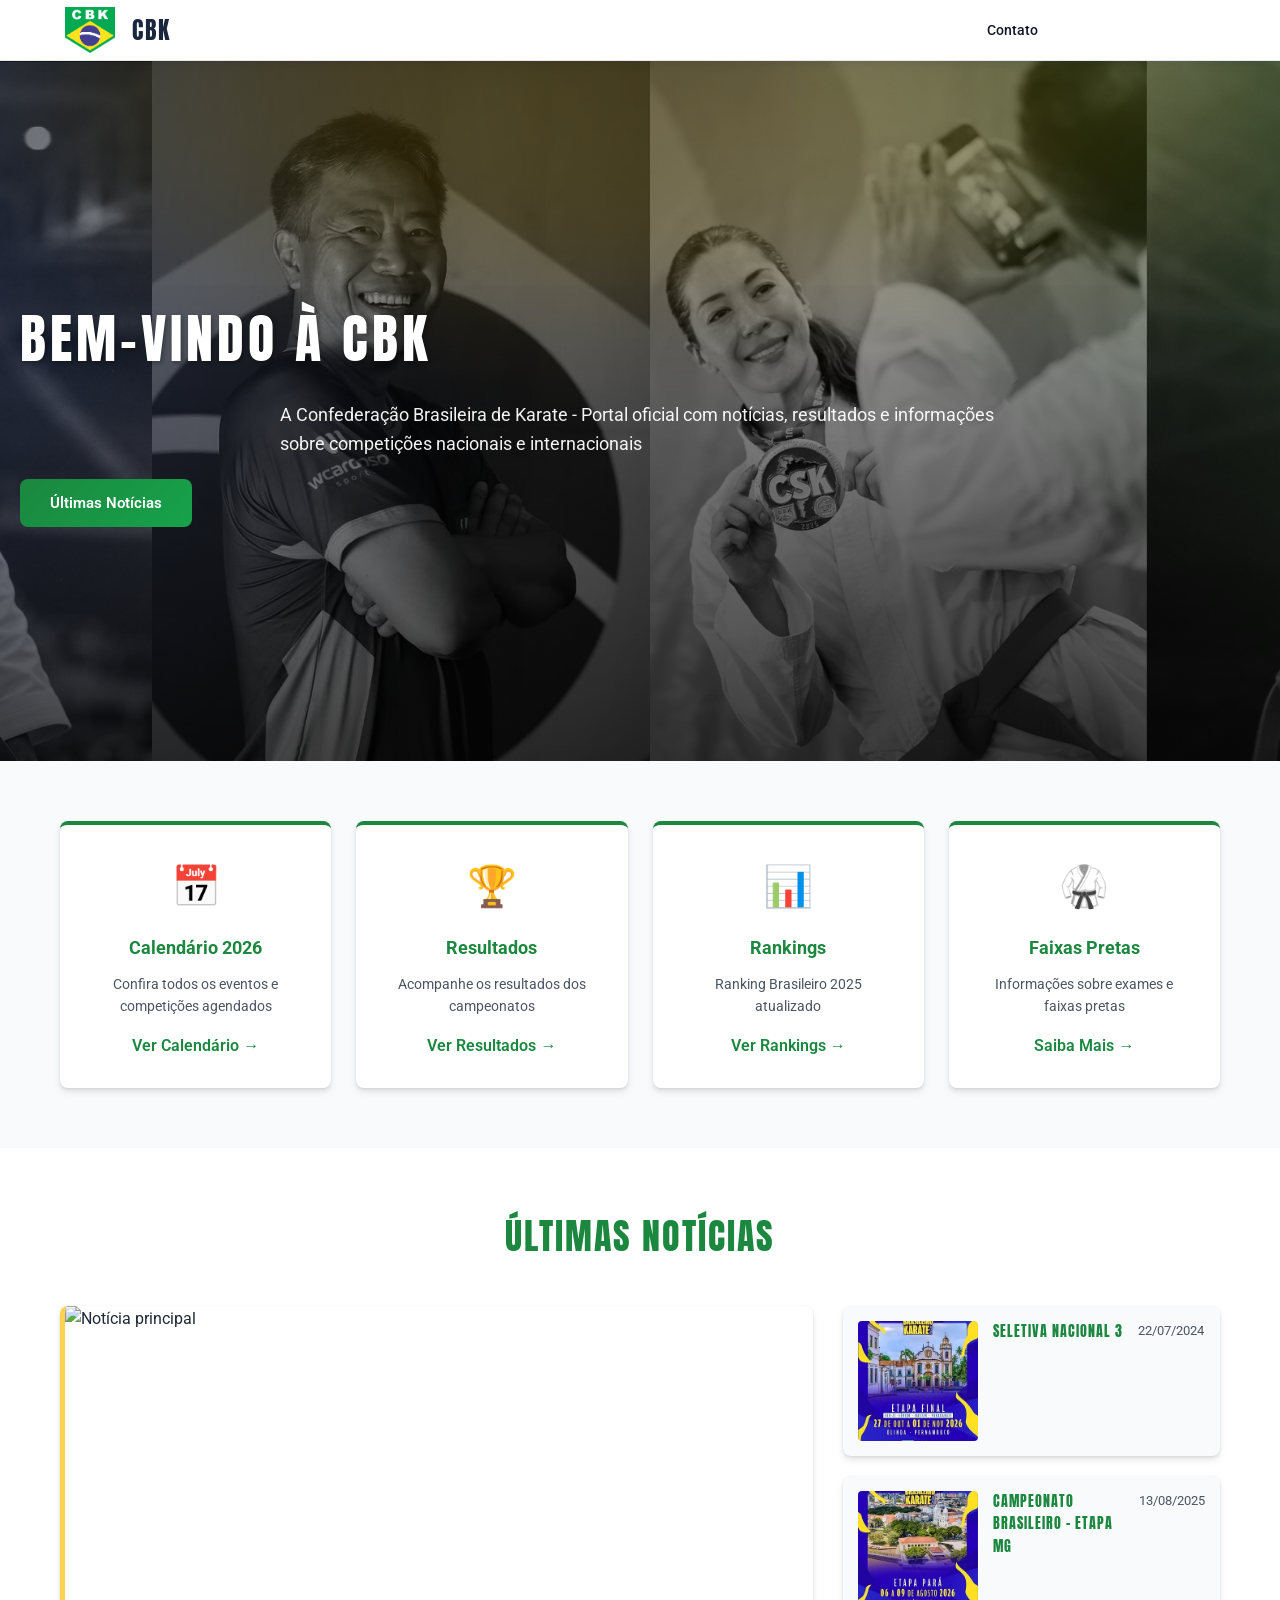
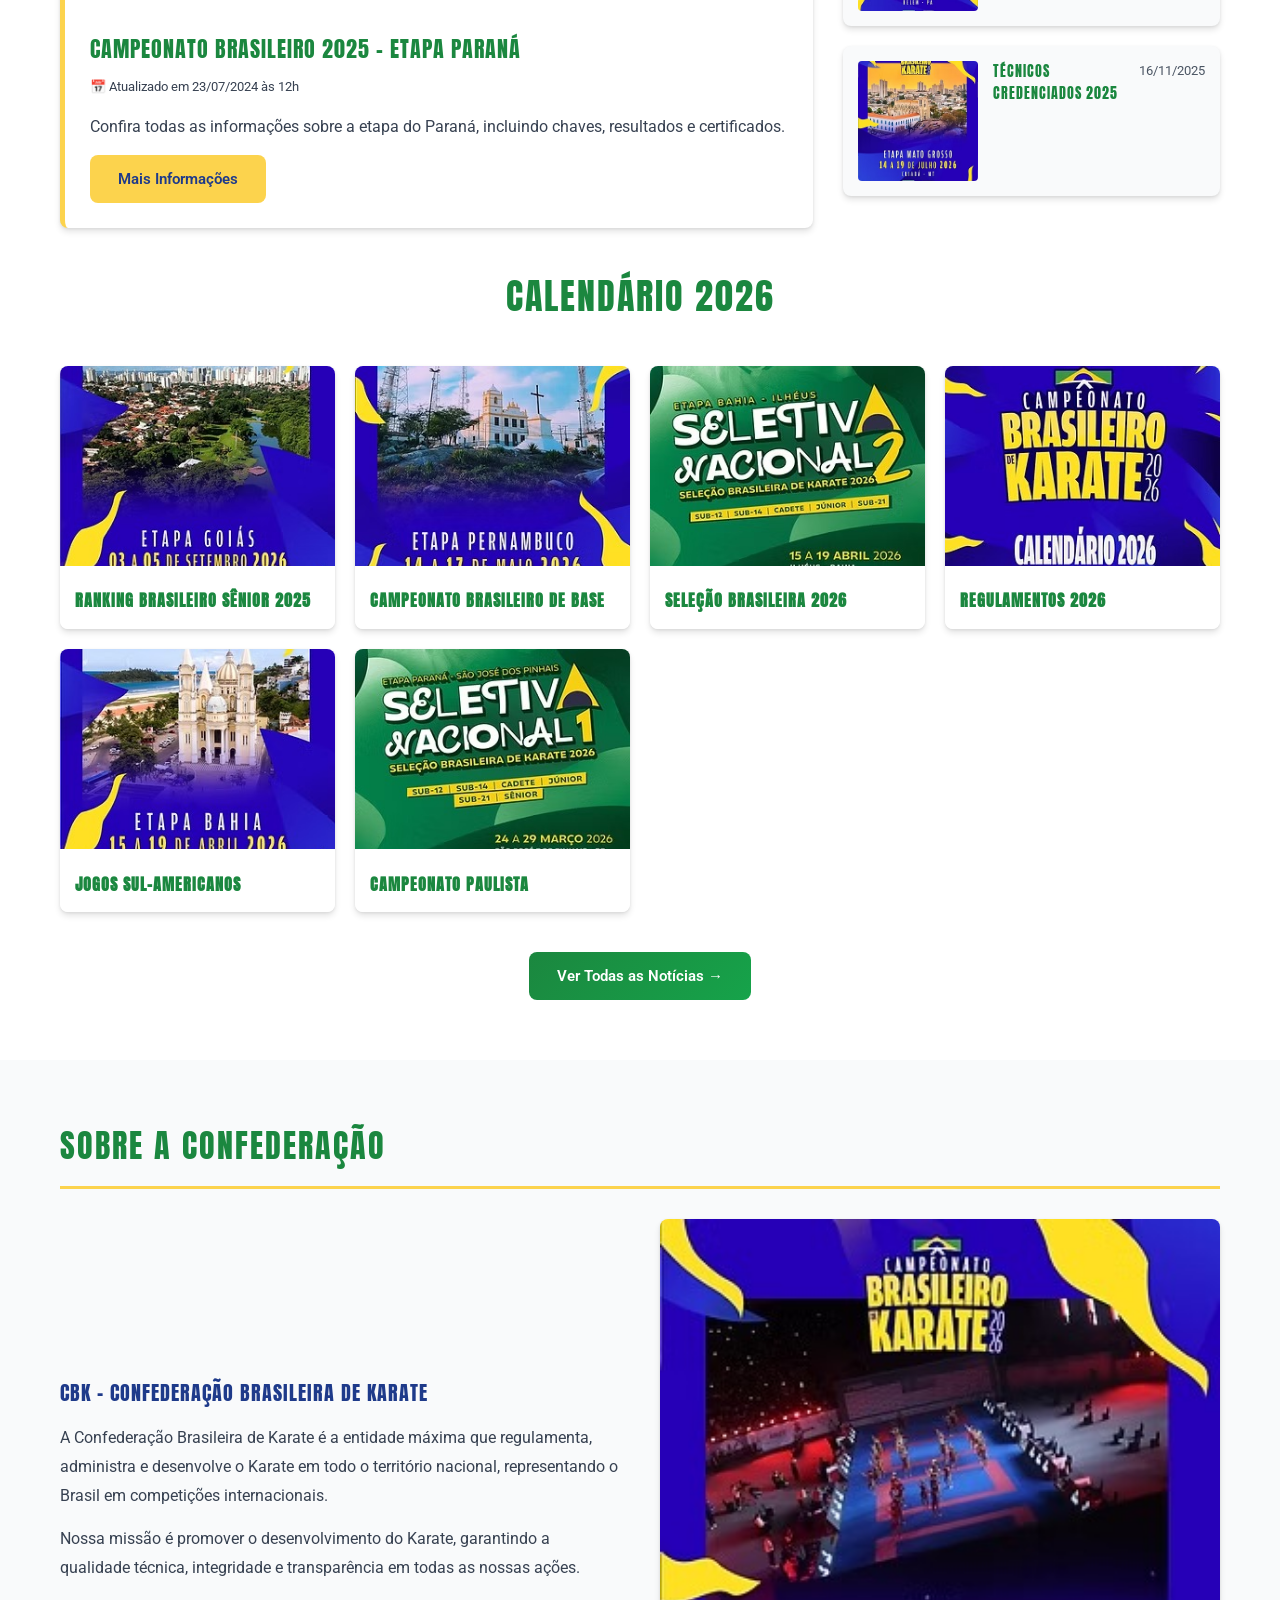
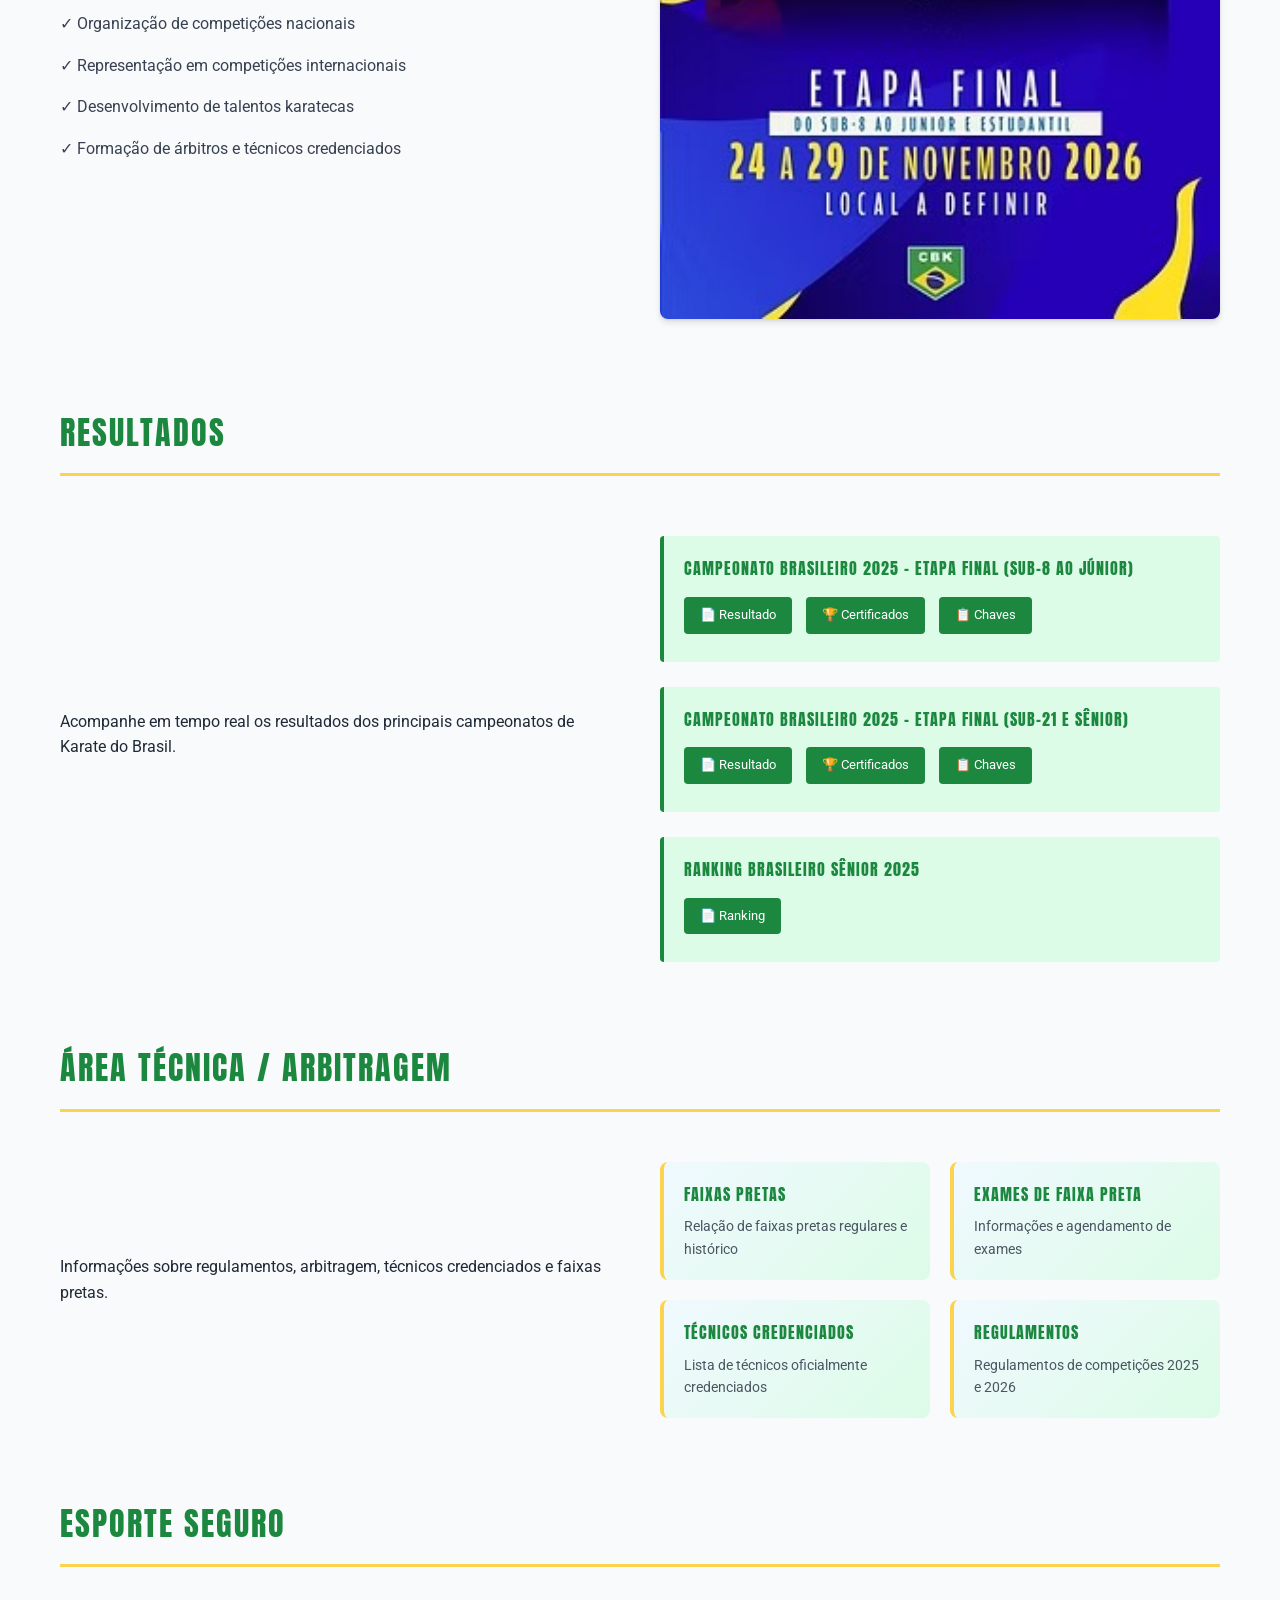
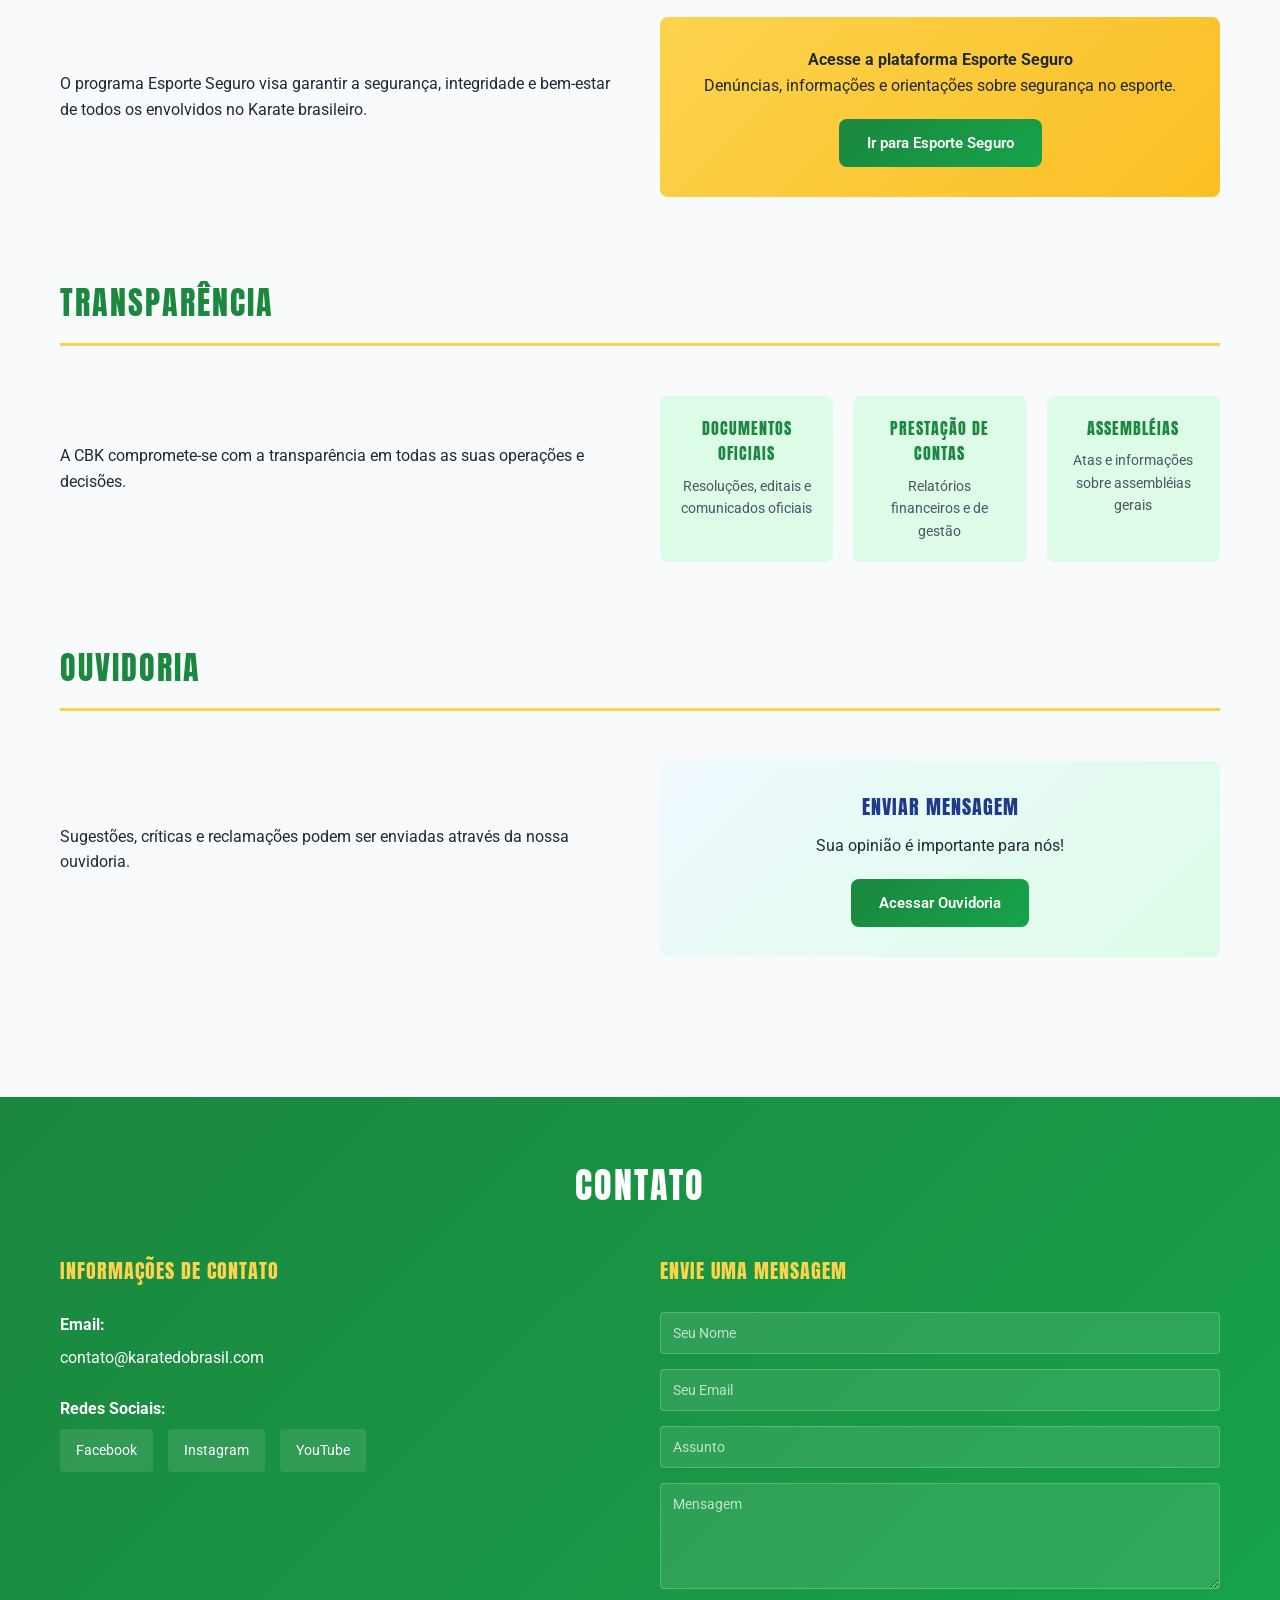
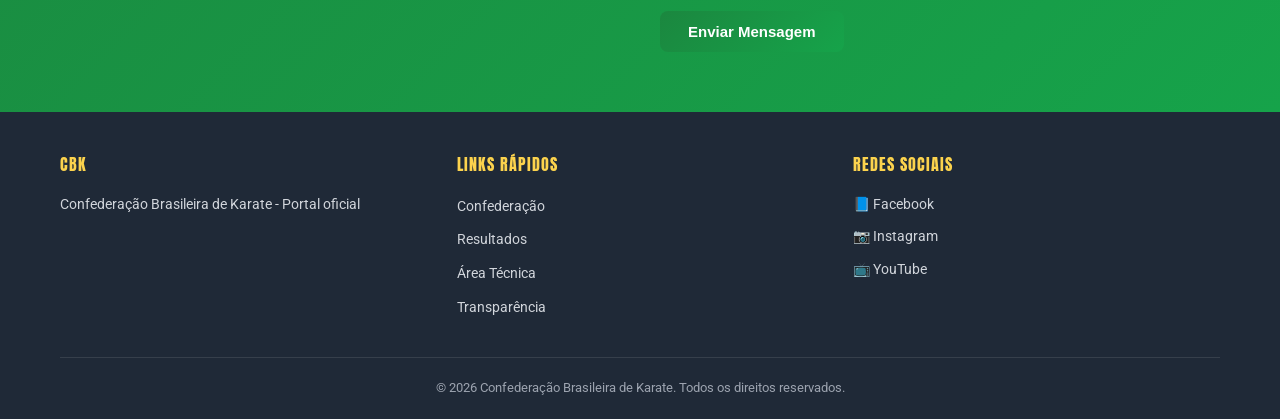
==== index.html @ 43423c22 "Primeiro Commit" ====
<!DOCTYPE html>
<html lang="pt-BR">
<head>
    <meta charset="UTF-8">
    <meta name="viewport" content="width=device-width, initial-scale=1.0">
    <meta name="description" content="CBK - Confederação Brasileira de Karate - Portal oficial com notícias, resultados e informações sobre competições.">
    <title>CBK - Confederação Brasileira de Karate</title>
    <link rel="preconnect" href="https://fonts.googleapis.com">
    <link rel="preconnect" href="https://fonts.gstatic.com" crossorigin>
    <link href="https://fonts.googleapis.com/css2?family=Anton&family=Roboto:wght@300;400;500;700&display=swap" rel="stylesheet">
    <link rel="stylesheet" href="styles.css">
    <link rel="icon" href="img/logo.png">
</head>
<body>
    <!-- HEADER E NAVEGAÇÃO -->
    <header class="header">
        <div class="topbar">
            <div class="container header-top">
                <div class="logo-area">
                    <div class="logo">
                        <img src="img/logo.png" alt="Logo CBK">
                    </div>
                    <div class="headerright">
                        <h1>CBK</h1>
                    </div>
                </div>

                <button class="menu-toggle" id="menuToggle">☰</button>

                <nav class="navbar" id="navbar">
                    <ul class="nav-menu">
                        <li><a href="#inicial" class="nav-link active">Inicial</a></li>
                        <li><a href="#confederacao" class="nav-link">Confederação</a></li>
                        <li><a href="#resultados" class="nav-link">Resultados</a></li>
                        <li><a href="#tecnica" class="nav-link">Área Técnica</a></li>
                        <li><a href="#esporte-seguro" class="nav-link">Esporte Seguro</a></li>
                        <li><a href="#transparencia" class="nav-link">Transparência</a></li>
                        <li><a href="#ouvidoria" class="nav-link">Ouvidoria</a></li>
                        <li><a href="#contato" class="nav-link">Contato</a></li>
                    </ul>
                </nav>
            </div>
        </div>

        <!-- BANNER + HERO -->
        <div class="banner">
            <img src="img/bnnaer.png" alt="Banner CBK" class="banner-image">
            <div class="hero-content">
                <h2>Bem-vindo à CBK</h2>
                <p>A Confederação Brasileira de Karate - Portal oficial com notícias, resultados e informações sobre competições nacionais e internacionais</p>
                <a href="#noticias" class="btn btn-primary">Últimas Notícias</a>
            </div>
        </div>
    </header>

    <!-- SEÇÃO DE DESTAQUES/WIDGETS -->
    <section class="highlights">
        <div class="container">
            <div class="highlights-grid">
                <div class="highlight-card">
                    <div class="icon">📅</div>
                    <h3>Calendário 2026</h3>
                    <p>Confira todos os eventos e competições agendados</p>
                    <a href="#" class="link-btn">Ver Calendário →</a>
                </div>
                <div class="highlight-card">
                    <div class="icon">🏆</div>
                    <h3>Resultados</h3>
                    <p>Acompanhe os resultados dos campeonatos</p>
                    <a href="#resultados" class="link-btn">Ver Resultados →</a>
                </div>
                <div class="highlight-card">
                    <div class="icon">📊</div>
                    <h3>Rankings</h3>
                    <p>Ranking Brasileiro 2025 atualizado</p>
                    <a href="#" class="link-btn">Ver Rankings →</a>
                </div>
                <div class="highlight-card">
                    <div class="icon">🥋</div>
                    <h3>Faixas Pretas</h3>
                    <p>Informações sobre exames e faixas pretas</p>
                    <a href="#" class="link-btn">Saiba Mais →</a>
                </div>
            </div>
        </div>
    </section>

    <!-- SEÇÃO DE NOTÍCIAS PRINCIPAIS -->
    <section class="noticias" id="noticias">
        <div class="container">
            <h2 class="section-title">Últimas Notícias</h2>
            <div class="noticias-grid">
                <article class="noticia-card noticia-grande">
                    <div class="noticia-image">
                        <img src="img/c1.jpg" alt="Notícia principal">
                    </div>
                    <div class="noticia-content">
                        <h3>Campeonato Brasileiro 2025 - Etapa Paraná</h3>
                        <p class="noticia-data">📅 Atualizado em 23/07/2024 às 12h</p>
                        <p>Confira todas as informações sobre a etapa do Paraná, incluindo chaves, resultados e certificados.</p>
                        <a href="#" class="btn btn-secondary">Mais Informações</a>
                    </div>
                </article>

                <div class="noticias-sidebar">
                    <article class="noticia-card noticia-pequena">
                        <div class="noticia-image">
                            <img src="img/c2.jpg" alt="Notícia">
                        </div>
                        <h4>Seletiva Nacional 3</h4>
                        <p class="noticia-data">22/07/2024</p>
                    </article>

                    <article class="noticia-card noticia-pequena">
                        <div class="noticia-image">
                            <img src="img/c3.jpg" alt="Notícia">
                        </div>
                        <h4>Campeonato Brasileiro - Etapa MG</h4>
                        <p class="noticia-data">13/08/2025</p>
                    </article>

                    <article class="noticia-card noticia-pequena">
                        <div class="noticia-image">
                            <img src="img/c4.jpg" alt="Notícia">
                        </div>
                        <h4>Técnicos Credenciados 2025</h4>
                        <p class="noticia-data">16/11/2025</p>
                    </article>
                </div>
            </div>

            <!-- SEÇÃO DE CALENDÁRIO -->
            <h2 class="section-title">Calendário 2026</h2>
            <div class="calendario-grid">
                <div class="calendario-item">
                    <img src="img/c5.jpg" alt="Evento">
                    <h4>Ranking Brasileiro Sênior 2025</h4>
                </div>
                <div class="calendario-item">
                    <img src="img/c6.jpg" alt="Evento">
                    <h4>Campeonato Brasileiro de Base</h4>
                </div>
                <div class="calendario-item">
                    <img src="img/c7.jpg" alt="Evento">
                    <h4>Seleção Brasileira 2026</h4>
                </div>
                <div class="calendario-item">
                    <img src="img/c8.jpg" alt="Evento">
                    <h4>Regulamentos 2026</h4>
                </div>
                <div class="calendario-item">
                    <img src="img/c9.jpg" alt="Evento">
                    <h4>Jogos Sul-Americanos</h4>
                </div>
                <div class="calendario-item">
                    <img src="img/c10.jpg" alt="Evento">
                    <h4>Campeonato Paulista</h4>
                </div>
            </div>

            <div class="noticias-footer">
                <a href="#" class="btn btn-primary">Ver Todas as Notícias →</a>
            </div>
        </section>

    <!-- SEÇÕES INFORMATIVAS -->
    <section class="info-sections">
        <div class="container">
            <!-- CONFEDERAÇÃO -->
            <section class="info-section" id="confederacao">
                <h2>Sobre a Confederação</h2>
                <div class="info-content">
                    <div class="info-text">
                        <h3>CBK - Confederação Brasileira de Karate</h3>
                        <p>A Confederação Brasileira de Karate é a entidade máxima que regulamenta, administra e desenvolve o Karate em todo o território nacional, representando o Brasil em competições internacionais.</p>
                        <p>Nossa missão é promover o desenvolvimento do Karate, garantindo a qualidade técnica, integridade e transparência em todas as nossas ações.</p>
                        <ul class="info-list">
                            <li>✓ Organização de competições nacionais</li>
                            <li>✓ Representação em competições internacionais</li>
                            <li>✓ Desenvolvimento de talentos karatecas</li>
                            <li>✓ Formação de árbitros e técnicos credenciados</li>
                        </ul>
                    </div>
                    <div class="info-image">
                        <img src="img/cartaz1.jpg" alt="CBK">
                    </div>
                </div>
            </section>

            <!-- RESULTADOS -->
            <section class="info-section" id="resultados">
                <h2>Resultados</h2>
                <div class="info-content">
                    <p>Acompanhe em tempo real os resultados dos principais campeonatos de Karate do Brasil.</p>
                    <div class="resultados-list">
                        <div class="resultado-item">
                            <h4>Campeonato Brasileiro 2025 - Etapa Final (Sub-8 ao Júnior)</h4>
                            <a href="#" class="download-btn">📄 Resultado</a>
                            <a href="#" class="download-btn">🏆 Certificados</a>
                            <a href="#" class="download-btn">📋 Chaves</a>
                        </div>
                        <div class="resultado-item">
                            <h4>Campeonato Brasileiro 2025 - Etapa Final (Sub-21 e Sênior)</h4>
                            <a href="#" class="download-btn">📄 Resultado</a>
                            <a href="#" class="download-btn">🏆 Certificados</a>
                            <a href="#" class="download-btn">📋 Chaves</a>
                        </div>
                        <div class="resultado-item">
                            <h4>Ranking Brasileiro Sênior 2025</h4>
                            <a href="#" class="download-btn">📄 Ranking</a>
                        </div>
                    </div>
                </div>
            </section>

            <!-- ÁREA TÉCNICA -->
            <section class="info-section" id="tecnica">
                <h2>Área Técnica / Arbitragem</h2>
                <div class="info-content">
                    <p>Informações sobre regulamentos, arbitragem, técnicos credenciados e faixas pretas.</p>
                    <div class="tecnica-grid">
                        <div class="tecnica-card">
                            <h4>Faixas Pretas</h4>
                            <p>Relação de faixas pretas regulares e histórico</p>
                        </div>
                        <div class="tecnica-card">
                            <h4>Exames de Faixa Preta</h4>
                            <p>Informações e agendamento de exames</p>
                        </div>
                        <div class="tecnica-card">
                            <h4>Técnicos Credenciados</h4>
                            <p>Lista de técnicos oficialmente credenciados</p>
                        </div>
                        <div class="tecnica-card">
                            <h4>Regulamentos</h4>
                            <p>Regulamentos de competições 2025 e 2026</p>
                        </div>
                    </div>
                </div>
            </section>

            <!-- ESPORTE SEGURO -->
            <section class="info-section" id="esporte-seguro">
                <h2>Esporte Seguro</h2>
                <div class="info-content">
                    <p>O programa Esporte Seguro visa garantir a segurança, integridade e bem-estar de todos os envolvidos no Karate brasileiro.</p>
                    <div class="estoque-seguro-box">
                        <h4>Acesse a plataforma Esporte Seguro</h4>
                        <p>Denúncias, informações e orientações sobre segurança no esporte.</p>
                        <a href="https://esporteseguro.esp.br/karate-cbk/" class="btn btn-primary" target="_blank">Ir para Esporte Seguro</a>
                    </div>
                </div>
            </section>

            <!-- TRANSPARÊNCIA -->
            <section class="info-section" id="transparencia">
                <h2>Transparência</h2>
                <div class="info-content">
                    <p>A CBK compromete-se com a transparência em todas as suas operações e decisões.</p>
                    <div class="transparencia-grid">
                        <div class="transparencia-item">
                            <h4>Documentos Oficiais</h4>
                            <p>Resoluções, editais e comunicados oficiais</p>
                        </div>
                        <div class="transparencia-item">
                            <h4>Prestação de Contas</h4>
                            <p>Relatórios financeiros e de gestão</p>
                        </div>
                        <div class="transparencia-item">
                            <h4>Assembléias</h4>
                            <p>Atas e informações sobre assembléias gerais</p>
                        </div>
                    </div>
                </div>
            </section>

            <!-- OUVIDORIA -->
            <section class="info-section" id="ouvidoria">
                <h2>Ouvidoria</h2>
                <div class="info-content">
                    <p>Sugestões, críticas e reclamações podem ser enviadas através da nossa ouvidoria.</p>
                    <div class="ouvidoria-box">
                        <h4>Enviar Mensagem</h4>
                        <p>Sua opinião é importante para nós!</p>
                        <a href="#" class="btn btn-primary">Acessar Ouvidoria</a>
                    </div>
                </div>
            </section>
        </div>
    </section>

    <!-- CONTATO -->
    <section class="contato" id="contato">
        <div class="container">
            <h2>Contato</h2>
            <div class="contato-grid">
                <div class="contato-info">
                    <h3>Informações de Contato</h3>
                    <div class="contato-item">
                        <strong>Email:</strong>
                        <p><a href="mailto:contato@karatedobrasil.com">contato@karatedobrasil.com</a></p>
                    </div>
                    <div class="contato-item">
                        <strong>Redes Sociais:</strong>
                        <div class="social-links">
                            <a href="https://www.facebook.com/karatedobrasiloficial" target="_blank" class="social-icon">Facebook</a>
                            <a href="https://www.instagram.com/karate_do_brasil/" target="_blank" class="social-icon">Instagram</a>
                            <a href="https://www.youtube.com/channel/UCs1tXMcrtIn5oXADDhjinRQ" target="_blank" class="social-icon">YouTube</a>
                        </div>
                    </div>
                </div>

                <form class="contato-form">
                    <h3>Envie uma Mensagem</h3>
                    <div class="form-group">
                        <input type="text" placeholder="Seu Nome" required>
                    </div>
                    <div class="form-group">
                        <input type="email" placeholder="Seu Email" required>
                    </div>
                    <div class="form-group">
                        <input type="text" placeholder="Assunto" required>
                    </div>
                    <div class="form-group">
                        <textarea placeholder="Mensagem" rows="5" required></textarea>
                    </div>
                    <button type="submit" class="btn btn-primary">Enviar Mensagem</button>
                </form>
            </div>
        </div>
    </section>

    <!-- FOOTER -->
    <footer class="footer">
        <div class="container">
            <div class="footer-content">
                <div class="footer-section">
                    <h4>CBK</h4>
                    <p>Confederação Brasileira de Karate - Portal oficial</p>
                </div>
                <div class="footer-section">
                    <h4>Links Rápidos</h4>
                    <ul>
                        <li><a href="#confederacao">Confederação</a></li>
                        <li><a href="#resultados">Resultados</a></li>
                        <li><a href="#tecnica">Área Técnica</a></li>
                        <li><a href="#transparencia">Transparência</a></li>
                    </ul>
                </div>
                <div class="footer-section">
                    <h4>Redes Sociais</h4>
                    <div class="footer-social">
                        <a href="https://www.facebook.com/karatedobrasiloficial" target="_blank">📘 Facebook</a>
                        <a href="https://www.instagram.com/karate_do_brasil/" target="_blank">📷 Instagram</a>
                        <a href="https://www.youtube.com/channel/UCs1tXMcrtIn5oXADDhjinRQ" target="_blank">📺 YouTube</a>
                    </div>
                </div>
            </div>
            <div class="footer-bottom">
                <p>&copy; 2026 Confederação Brasileira de Karate. Todos os direitos reservados.</p>
            </div>
        </div>
    </footer>

    <script src="script.js"></script>
</body>
</html>
---- styles.css ----
/* ========================================
   RESET E VARIÁVEIS GLOBAIS
   ======================================== */

* {
    margin: 0;
    padding: 0;
    box-sizing: border-box;
}

:root {
    --primary-green: #1b873f;
    --secondary-green: #16a34a;
    --light-green: #dcfce7;
    --primary-yellow: #fcd34d;
    --primary-blue: #1e3a8a;
    --dark-blue: #1e293b;
    --light-blue: #f0f9ff;
    --white: #ffffff;
    --gray-50: #f9fafb;
    --gray-100: #f3f4f6;
    --gray-200: #e5e7eb;
    --gray-300: #d1d5db;
    --gray-600: #4b5563;
    --gray-700: #374151;
    --text-dark: #1f2937;
    --border-radius: 8px;
    --box-shadow: 0 4px 6px rgba(0, 0, 0, 0.1), 0 1px 3px rgba(0, 0, 0, 0.08);
    --transition: all 0.3s ease;
}

html {
    scroll-behavior: smooth;
}

body {
    font-family: 'Roboto', sans-serif;
    line-height: 1.6;
    color: var(--text-dark);
    background-color: var(--white);
}

.container {
    max-width: 1200px;
    margin: 0 auto;
    padding: 0 20px;
}

/* ========================================
   HEADER E NAVEGAÇÃO
   ======================================== */

.topbar {
    position: sticky;
    top: 0;
    z-index: 2000;
    width: 100%;
    background: #ffffff;
    border-bottom: 1px solid #e1e8f7;
    box-shadow: 0 2px 10px rgba(0, 0, 0, 0.08);
}

.header {
    width: 100%;
    margin: 0;
    padding: 0;
}

.banner {
    width: 100%;
    height: 700px;
    overflow: hidden;
    position: relative;
}

.banner-image {
    width: 100%;
    height: 100%;
    object-fit: cover;
    display: block;
}

.header .container {
    max-width: 1200px;
    margin: 0 auto;
    padding: 0 20px;
}

.header-top {
    display: flex;
    align-items: center;
    justify-content: space-between;
    gap: 20px;
    padding: 10px 0;
}

.logo-area {
    display: flex;
    align-items: center;
    gap: 12px;
}

.logo {
    width: 50px;
    height: 50px;
    display: flex;
    align-items: center;
    justify-content: center;
}

.logo img {
    width: 40px;
    height: 40px;
    object-fit: contain;
}

.headerright h1,
.headerright .subtitle {
    color: #1b273d;
}

.headerright h1 {
    font-family: 'Anton', sans-serif;
    font-size: 22px;
    margin: 0;
    font-weight: 400;
    text-transform: uppercase;
    letter-spacing: 1.5px;
}

.headerright .subtitle {
    margin: 0;
    font-size: 12px;
    color: #58677e;
    font-weight: 500;
}

.navbar {
    width: auto;
}

.nav-menu {
    display: flex;
    list-style: none;
    gap: 12px;
    flex-wrap: wrap;
    margin: 0;
    padding: 0;
}

.nav-link {
    display: block;
    color: #1f2937;
    text-decoration: none;
    padding: 8px 12px;
    border-radius: 6px;
    transition: var(--transition);
    font-size: 13px;
    font-weight: 600;
    background: #ffffff;
}

.nav-link:hover,
.nav-link.active {
    background: #f9fafb;
    color: #0f172a;
}

.banner .hero-content {
    position: absolute;
    inset: 0;
    display: flex;
    flex-direction: column;
    justify-content: center;
    align-items: flex-start;
    padding: 60px 20px;
    background: linear-gradient(rgba(0, 0, 0, 0.35), rgba(0, 0, 0, 0.25));
    color: var(--white);
}

.banner .hero-content h2 {
    font-family: 'Anton', sans-serif;
    font-size: 54px;
    text-transform: uppercase;
    letter-spacing: 4px;
    margin-bottom: 20px;
    color: var(--white);
}

.banner .hero-content p {
    font-family: 'Roboto', sans-serif;
    font-size: 18px;
    line-height: 1.6;
    max-width: 720px;
    margin-bottom: 20px;
}

.banner .hero-content .btn {
    padding: 12px 30px;
}


.logo {
    width: 60px;
    height: 60px;
    display: flex;
    align-items: center;
    justify-content: center;
    flex-shrink: 0;
}

.logo img {
    width: 50px;
    height: 50px;
    object-fit: contain;
}

.headerright h1 {
    font-family: 'Anton', sans-serif;
    font-size: 24px;
    font-weight: 400;
    letter-spacing: 2px;
    text-transform: uppercase;
}

.headerright .subtitle {
    font-size: 13px;
    opacity: 0.95;
    font-weight: 300;
}

.menu-toggle {
    display: none;
    background: rgba(255, 255, 255, 0.2);
    border: 1px solid rgba(255, 255, 255, 0.3);
    color: var(--white);
    padding: 8px 15px;
    border-radius: var(--border-radius);
    cursor: pointer;
    font-size: 16px;
    transition: var(--transition);
}

.menu-toggle:hover {
    background: rgba(255, 255, 255, 0.3);
}

/* Navegação */
.navbar {
    width: 100%;
}

.nav-menu {
    display: flex;
    list-style: none;
    gap: 5px;
    flex-wrap: wrap;
}

.nav-link {
    display: block;
    color: var(--white);
    text-decoration: none;
    padding: 8px 15px;
    border-radius: var(--border-radius);
    transition: var(--transition);
    font-size: 14px;
    font-weight: 500;
}

.nav-link:hover,
.nav-link.active {
    background: rgba(255, 255, 255, 0.2);
}

/* ========================================
   HERO SECTION
   ======================================== */

.hero {
    background: linear-gradient(135deg, var(--primary-blue) 0%, var(--dark-blue) 100%);
    color: var(--white);
    padding: 80px 20px;
    text-align: center;
}

.hero-content h2 {
    font-family: 'Anton', sans-serif;
    font-size: 48px;
    font-weight: 400;
    text-transform: uppercase;
    letter-spacing: 3px;
    margin-bottom: 20px;
    text-shadow: 2px 2px 4px rgba(0, 0, 0, 0.3);
}

.hero-content p {
    font-size: 18px;
    max-width: 600px;
    margin: 0 auto 30px;
    opacity: 0.95;
}

/* ========================================
   BOTÕES
   ======================================== */

.btn {
    display: inline-block;
    padding: 12px 28px;
    border-radius: var(--border-radius);
    text-decoration: none;
    font-weight: 600;
    border: none;
    cursor: pointer;
    transition: var(--transition);
    font-size: 15px;
}

.btn-primary {
    background: linear-gradient(135deg, var(--primary-green) 0%, var(--secondary-green) 100%);
    color: var(--white);
}

.btn-primary:hover {
    transform: translateY(-2px);
    box-shadow: 0 8px 12px rgba(27, 135, 63, 0.3);
}

.btn-secondary {
    background: var(--primary-yellow);
    color: var(--primary-blue);
}

.btn-secondary:hover {
    background: #f59e0b;
    transform: translateY(-2px);
}

.link-btn {
    color: var(--primary-green);
    text-decoration: none;
    font-weight: 600;
    transition: var(--transition);
    display: inline-block;
}

.link-btn:hover {
    color: var(--primary-blue);
    transform: translateX(5px);
}

/* ========================================
   SEÇÃO DE DESTAQUES
   ======================================== */

.highlights {
    background: var(--gray-50);
    padding: 60px 20px;
}

.highlights-grid {
    display: grid;
    grid-template-columns: repeat(auto-fit, minmax(250px, 1fr));
    gap: 25px;
}

.highlight-card {
    background: var(--white);
    padding: 30px;
    border-radius: var(--border-radius);
    text-align: center;
    box-shadow: var(--box-shadow);
    transition: var(--transition);
    border-top: 4px solid var(--primary-green);
}

.highlight-card:hover {
    transform: translateY(-8px);
    box-shadow: 0 12px 20px rgba(0, 0, 0, 0.15);
}

.highlight-card .icon {
    font-size: 40px;
    margin-bottom: 15px;
}

.highlight-card h3 {
    color: var(--primary-green);
    margin-bottom: 10px;
    font-size: 18px;
}

.highlight-card p {
    color: var(--gray-600);
    font-size: 14px;
    margin-bottom: 15px;
}

/* ========================================
   SEÇÃO DE NOTÍCIAS
   ======================================== */

.noticias {
    padding: 60px 20px;
    background: var(--white);
}

.section-title {
    font-family: 'Anton', sans-serif;
    font-size: 36px;
    color: var(--primary-green);
    margin-bottom: 40px;
    text-align: center;
    font-weight: 400;
    text-transform: uppercase;
    letter-spacing: 2px;
}

.noticias-grid {
    display: grid;
    grid-template-columns: 2fr 1fr;
    gap: 30px;
    margin-bottom: 40px;
}

.noticia-card {
    background: var(--white);
    border-radius: var(--border-radius);
    overflow: hidden;
    box-shadow: var(--box-shadow);
    transition: var(--transition);
}

.noticia-card:hover {
    transform: translateY(-5px);
    box-shadow: 0 10px 25px rgba(0, 0, 0, 0.15);
}

.noticia-grande {
    display: flex;
    flex-direction: column;
    border-left: 5px solid var(--primary-yellow);
}

.noticia-image {
    width: 100%;
    height: 300px;
    overflow: hidden;
}

.noticia-image img {
    width: 100%;
    height: 100%;
    object-fit: cover;
    transition: var(--transition);
}

.noticia-card:hover .noticia-image img {
    transform: scale(1.05);
}

.noticia-content {
    padding: 25px;
}

.noticia-content h3 {
    font-family: 'Anton', sans-serif;
    color: var(--primary-green);
    margin-bottom: 10px;
    font-size: 22px;
    font-weight: 400;
    text-transform: uppercase;
    letter-spacing: 1px;
}

.noticia-data {
    color: var(--gray-600);
    font-size: 13px;
    margin-bottom: 12px;
}

.noticia-content > p {
    color: var(--gray-700);
    line-height: 1.7;
    margin-bottom: 15px;
}

/* Sidebar de notícias pequenas */
.noticias-sidebar {
    display: flex;
    flex-direction: column;
    gap: 20px;
}

.noticia-pequena {
    display: flex;
    gap: 15px;
    padding: 15px;
    background: var(--gray-50);
}

.noticia-pequena .noticia-image {
    width: 120px;
    height: 120px;
    flex-shrink: 0;
    border-radius: calc(var(--border-radius) - 4px);
}

.noticia-pequena h4 {
    font-family: 'Anton', sans-serif;
    color: var(--primary-green);
    font-size: 14px;
    margin-bottom: 5px;
    font-weight: 400;
    text-transform: uppercase;
    letter-spacing: 1px;
}

/* Grid de notícias em miniatura */
.noticias-grid-2 {
    display: grid;
    grid-template-columns: repeat(auto-fit, minmax(180px, 1fr));
    gap: 20px;
    margin: 40px 0;
}

.noticia-mini {
    border-radius: var(--border-radius);
    overflow: hidden;
    box-shadow: var(--box-shadow);
    transition: var(--transition);
    cursor: pointer;
}

.noticia-mini:hover {
    transform: scale(1.05);
}

.noticia-mini img {
    width: 100%;
    height: 150px;
    object-fit: cover;
}

.noticia-mini h4 {
    padding: 12px;
    background: var(--white);
    color: var(--primary-green);
    font-size: 13px;
    font-weight: 600;
    font-family: 'Anton', sans-serif;
    text-transform: uppercase;
    letter-spacing: 1px;
}

.noticias-footer {
    text-align: center;
}

/* ========================================
   SEÇÃO DE CALENDÁRIO
   ======================================== */

.calendario-grid {
    display: grid;
    grid-template-columns: repeat(auto-fit, minmax(250px, 1fr));
    gap: 20px;
    margin: 40px 0;
}

.calendario-item {
    border-radius: var(--border-radius);
    overflow: hidden;
    box-shadow: var(--box-shadow);
    transition: var(--transition);
    cursor: pointer;
    background: var(--white);
}

.calendario-item:hover {
    transform: scale(1.05);
}

.calendario-item img {
    width: 100%;
    height: 200px;
    object-fit: cover;
}

.calendario-item h4 {
    padding: 15px;
    background: var(--white);
    color: var(--primary-green);
    font-size: 16px;
    font-weight: 600;
    font-family: 'Anton', sans-serif;
    text-transform: uppercase;
    letter-spacing: 1px;
    margin: 0;
}

/* ========================================
   SEÇÕES INFORMATIVAS
   ======================================== */

.info-sections {
    background: var(--gray-50);
    padding: 60px 20px;
}

.info-section {
    margin-bottom: 80px;
}

.info-section h2 {
    font-family: 'Anton', sans-serif;
    color: var(--primary-green);
    font-size: 32px;
    margin-bottom: 30px;
    padding-bottom: 15px;
    border-bottom: 3px solid var(--primary-yellow);
    font-weight: 400;
    text-transform: uppercase;
    letter-spacing: 2px;
}

.info-content {
    display: grid;
    grid-template-columns: 1fr 1fr;
    gap: 40px;
    align-items: center;
}

.info-text h3 {
    font-family: 'Anton', sans-serif;
    color: var(--primary-blue);
    font-size: 20px;
    margin-bottom: 15px;
    font-weight: 400;
    text-transform: uppercase;
    letter-spacing: 1px;
}

.info-text p {
    color: var(--gray-700);
    margin-bottom: 15px;
    line-height: 1.8;
}

.info-list {
    list-style: none;
    margin-top: 20px;
}

.info-list li {
    padding: 8px 0;
    color: var(--gray-700);
}

.info-image img {
    width: 100%;
    border-radius: var(--border-radius);
    box-shadow: var(--box-shadow);
}

/* Resultados */
.resultados-list {
    display: flex;
    flex-direction: column;
    gap: 25px;
    margin-top: 30px;
}

.resultado-item {
    padding: 20px;
    background: var(--light-green);
    border-left: 4px solid var(--primary-green);
    border-radius: calc(var(--border-radius) - 4px);
}

.resultado-item h4 {
    font-family: 'Anton', sans-serif;
    color: var(--primary-green);
    margin-bottom: 15px;
    font-weight: 400;
    text-transform: uppercase;
    letter-spacing: 1px;
}

.download-btn {
    display: inline-block;
    margin-right: 10px;
    padding: 8px 16px;
    background: var(--primary-green);
    color: var(--white);
    text-decoration: none;
    border-radius: calc(var(--border-radius) - 4px);
    font-size: 13px;
    transition: var(--transition);
    margin-bottom: 8px;
}

.download-btn:hover {
    background: var(--primary-blue);
}

/* Área Técnica */
.tecnica-grid {
    display: grid;
    grid-template-columns: repeat(2, 1fr);
    gap: 20px;
    margin-top: 20px;
}

.tecnica-card {
    background: linear-gradient(135deg, var(--light-blue) 0%, var(--light-green) 100%);
    padding: 20px;
    border-radius: var(--border-radius);
    border-left: 4px solid var(--primary-yellow);
}

.tecnica-card h4 {
    font-family: 'Anton', sans-serif;
    color: var(--primary-green);
    margin-bottom: 8px;
    font-weight: 400;
    text-transform: uppercase;
    letter-spacing: 1px;
}

.tecnica-card p {
    color: var(--gray-600);
    font-size: 14px;
}

/* Esporte Seguro */
.estoque-seguro-box {
    background: linear-gradient(135deg, var(--primary-yellow) 0%, #fbbf24 100%);
    padding: 30px;
    border-radius: var(--border-radius);
    text-align: center;
    margin-top: 20px;
}

.ouvidoria-box h4 {
    font-family: 'Anton', sans-serif;
    color: var(--primary-blue);
    font-size: 20px;
    margin-bottom: 10px;
    font-weight: 400;
    text-transform: uppercase;
    letter-spacing: 1px;
}

.estoque-seguro-box p {
    color: var(--text-dark);
    margin-bottom: 20px;
}

/* Transparência */
.transparencia-grid {
    display: grid;
    grid-template-columns: repeat(3, 1fr);
    gap: 20px;
    margin-top: 20px;
}

.transparencia-item {
    background: var(--light-green);
    padding: 20px;
    border-radius: var(--border-radius);
    text-align: center;
}

.transparencia-item h4 {
    font-family: 'Anton', sans-serif;
    color: var(--primary-green);
    margin-bottom: 8px;
    font-weight: 400;
    text-transform: uppercase;
    letter-spacing: 1px;
}

.transparencia-item p {
    color: var(--gray-600);
    font-size: 14px;
}

/* Ouvidoria */
.ouvidoria-box {
    background: linear-gradient(135deg, var(--light-blue) 0%, var(--light-green) 100%);
    padding: 30px;
    border-radius: var(--border-radius);
    text-align: center;
    margin-top: 20px;
}

.ouvidoria-box h4 {
    color: var(--primary-blue);
    font-size: 20px;
    margin-bottom: 10px;
}

.ouvidoria-box p {
    color: var(--text-dark);
    margin-bottom: 20px;
}

/* ========================================
   SEÇÃO DE CONTATO
   ======================================== */

.contato {
    background: linear-gradient(135deg, var(--primary-green) 0%, var(--secondary-green) 100%);
    color: var(--white);
    padding: 60px 20px;
}

.contato h2 {
    text-align: center;
    font-family: 'Anton', sans-serif;
    font-size: 36px;
    margin-bottom: 40px;
    font-weight: 400;
    text-transform: uppercase;
    letter-spacing: 2px;
}

.contato-grid {
    display: grid;
    grid-template-columns: 1fr 1fr;
    gap: 40px;
}

.contato-info h3,
.contato-form h3 {
    font-family: 'Anton', sans-serif;
    font-size: 20px;
    margin-bottom: 25px;
    color: var(--primary-yellow);
    font-weight: 400;
    text-transform: uppercase;
    letter-spacing: 1px;
}

.contato-item {
    margin-bottom: 25px;
}

.contato-item strong {
    display: block;
    margin-bottom: 8px;
}

.contato-item a {
    color: var(--white);
    text-decoration: none;
    transition: var(--transition);
}

.contato-item a:hover {
    color: var(--primary-yellow);
}

.social-links {
    display: flex;
    gap: 15px;
}

.social-icon {
    display: inline-block;
    padding: 10px 16px;
    background: rgba(255, 255, 255, 0.1);
    border-radius: calc(var(--border-radius) - 4px);
    color: var(--white);
    text-decoration: none;
    transition: var(--transition);
    font-size: 14px;
}

.social-icon:hover {
    background: rgba(255, 255, 255, 0.2);
}

/* Formulário */
.form-group {
    margin-bottom: 15px;
}

.form-group input,
.form-group textarea {
    width: 100%;
    padding: 12px;
    border: 1px solid rgba(255, 255, 255, 0.2);
    border-radius: calc(var(--border-radius) - 4px);
    background: rgba(255, 255, 255, 0.1);
    color: var(--white);
    font-family: inherit;
    font-size: 14px;
    transition: var(--transition);
}

.form-group input::placeholder,
.form-group textarea::placeholder {
    color: rgba(255, 255, 255, 0.7);
}

.form-group input:focus,
.form-group textarea:focus {
    outline: none;
    background: rgba(255, 255, 255, 0.15);
    border-color: var(--primary-yellow);
}

/* ========================================
   FOOTER
   ======================================== */

.footer {
    background: var(--text-dark);
    color: var(--white);
    padding: 40px 20px 20px;
}

.footer-content {
    display: grid;
    grid-template-columns: repeat(auto-fit, minmax(250px, 1fr));
    gap: 30px;
    margin-bottom: 30px;
}

.footer-section h4 {
    color: var(--primary-yellow);
    margin-bottom: 15px;
    font-size: 16px;
    font-family: 'Anton', sans-serif;
    font-weight: 400;
    text-transform: uppercase;
    letter-spacing: 1px;
}

.footer-section p {
    font-size: 14px;
    color: #d1d5db;
    line-height: 1.6;
}

.footer-section ul {
    list-style: none;
}

.footer-section ul li {
    margin-bottom: 8px;
}

.footer-section a {
    color: #d1d5db;
    text-decoration: none;
    transition: var(--transition);
    font-size: 14px;
}

.footer-section a:hover {
    color: var(--primary-yellow);
}

.footer-social {
    display: flex;
    flex-direction: column;
    gap: 10px;
}

.footer-bottom {
    text-align: center;
    padding-top: 20px;
    border-top: 1px solid rgba(255, 255, 255, 0.1);
    color: #9ca3af;
    font-size: 13px;
}

/* ========================================
   RESPONSIVIDADE
   ======================================== */

@media (max-width: 768px) {
    .banner {
        height: 400px;
    }

    .menu-toggle {
        display: block;
    }

    .navbar {
        display: none;
        width: 100%;
    }

    .navbar.active {
        display: block;
    }

    .nav-menu {
        flex-direction: column;
        gap: 0;
    }

    .nav-link {
        padding: 12px 15px;
        border-radius: 0;
        border-bottom: 1px solid rgba(255, 255, 255, 0.1);
    }

    .header-top {
        gap: 15px;
    }

    .headerright h1 {
        font-size: 20px;
    }

    .hero-content h2 {
        font-size: 32px;
    }

    .hero-content p {
        font-size: 16px;
    }

    .section-title {
        font-size: 28px;
    }

    .noticias-grid {
        grid-template-columns: 1fr;
    }

    .noticias-sidebar {
        display: grid;
        grid-template-columns: repeat(auto-fit, minmax(200px, 1fr));
        gap: 15px;
    }

    .noticia-pequena {
        flex-direction: column;
    }

    .noticia-pequena .noticia-image {
        width: 100%;
        height: 150px;
    }

    .noticias-grid-2 {
        grid-template-columns: repeat(2, 1fr);
    }

    .info-content {
        grid-template-columns: 1fr;
        gap: 25px;
    }

    .tecnica-grid {
        grid-template-columns: 1fr;
    }

    .transparencia-grid {
        grid-template-columns: 1fr;
    }

    .contato-grid {
        grid-template-columns: 1fr;
    }

    .info-section {
        padding: 25px;
    }

    .highlights-grid {
        grid-template-columns: 1fr;
    }
}

@media (max-width: 480px) {
    .banner {
        height: 300px;
    }

    .header .container {
        padding: 10px;
    }

    .header-top {
        gap: 10px;
    }

    .headerright h1 {
        font-size: 18px;
    }

    .headerright .subtitle {
        font-size: 12px;
    }

    .hero {
        padding: 50px 20px;
    }

    .hero-content h2 {
        font-size: 24px;
    }

    .hero-content p {
        font-size: 14px;
    }

    .btn {
        padding: 10px 20px;
        font-size: 14px;
    }

    .section-title {
        font-size: 24px;
    }

    .calendario-grid {
        grid-template-columns: 1fr;
    }

    .noticia-content h3 {
        font-size: 18px;
    }

    .nav-menu {
        gap: 0;
    }

    .footer-content {
        grid-template-columns: 1fr;
        gap: 20px;
    }

    .highlights {
        padding: 40px 20px;
    }

    .noticias {
        padding: 40px 20px;
    }

    .info-sections {
        padding: 40px 20px;
    }

    .contato {
        padding: 40px 20px;
    }
}

/* ========================================
   ANIMAÇÕES
   ======================================== */

@keyframes slideDown {
    from {
        opacity: 0;
        transform: translateY(-20px);
    }
    to {
        opacity: 1;
        transform: translateY(0);
    }
}

@keyframes fadeIn {
    from {
        opacity: 0;
    }
    to {
        opacity: 1;
    }
}

.menu-toggle.active {
    animation: slideDown 0.3s ease;
}
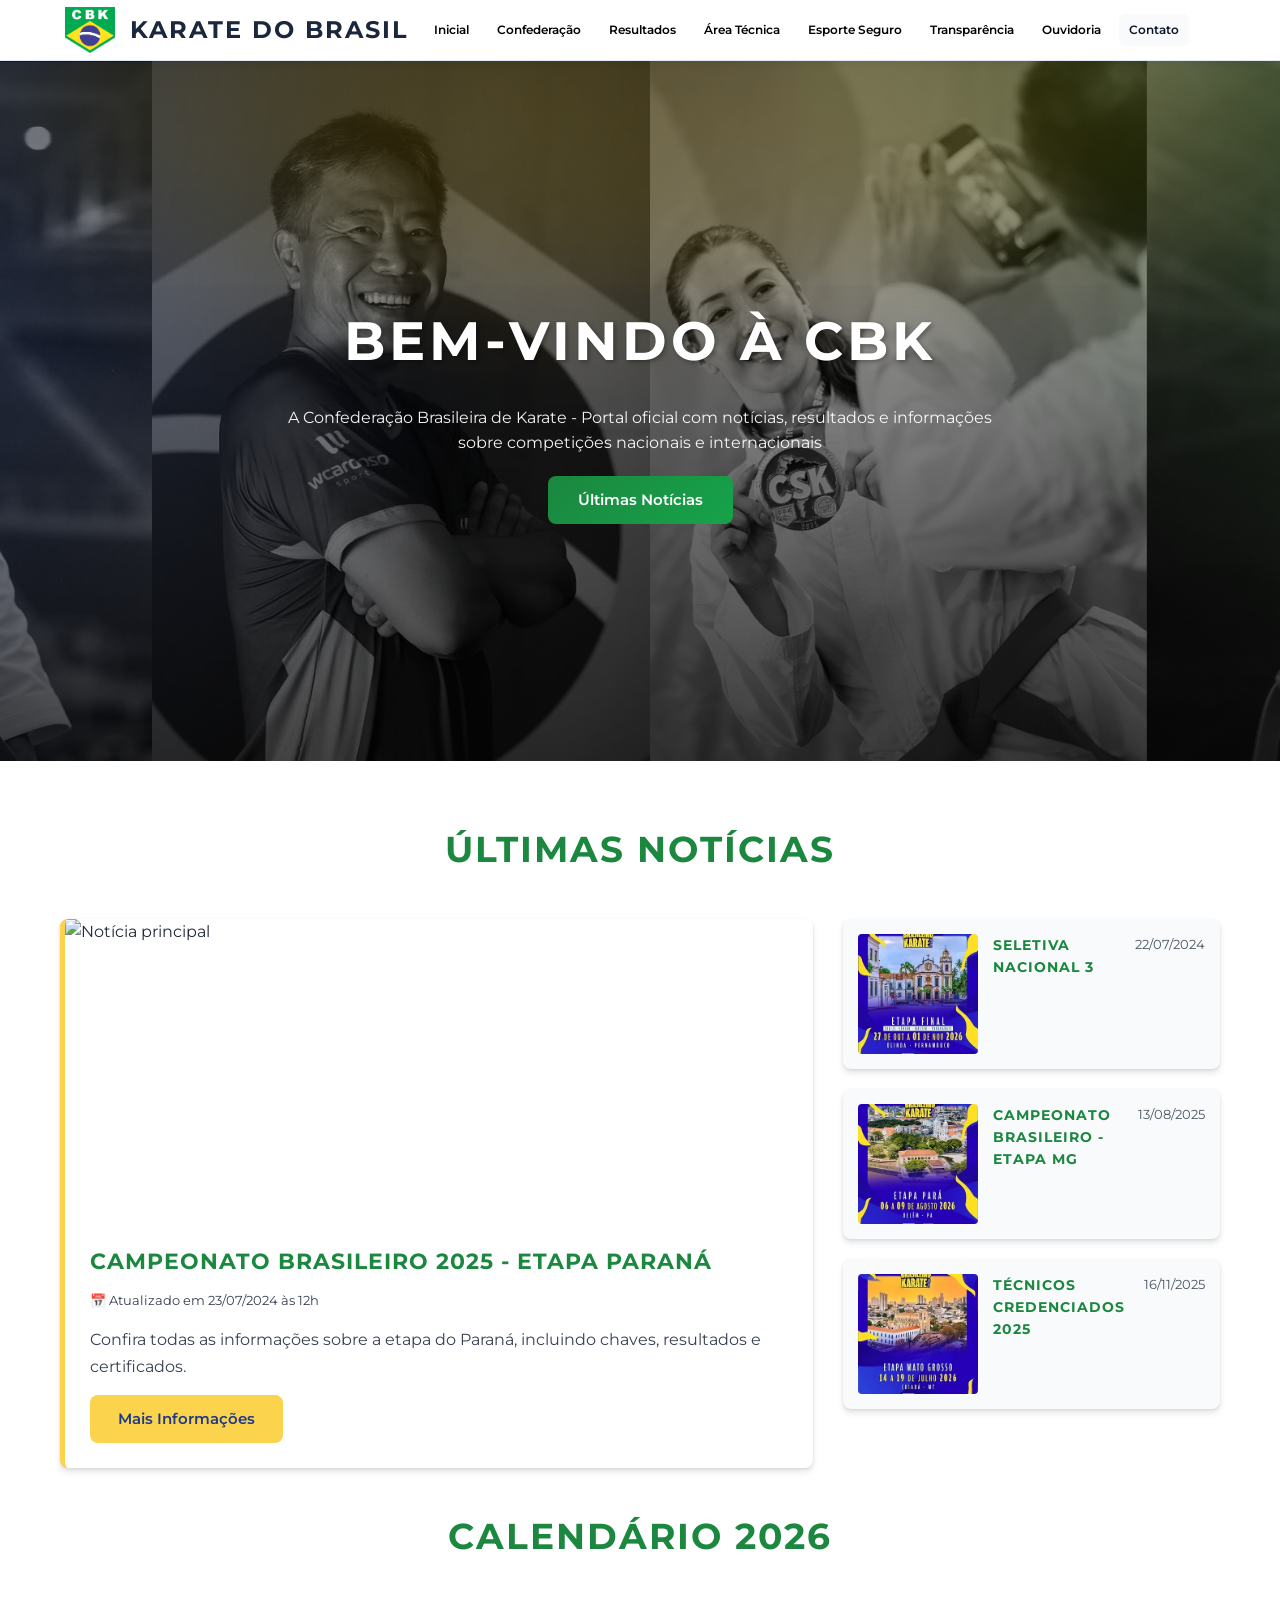
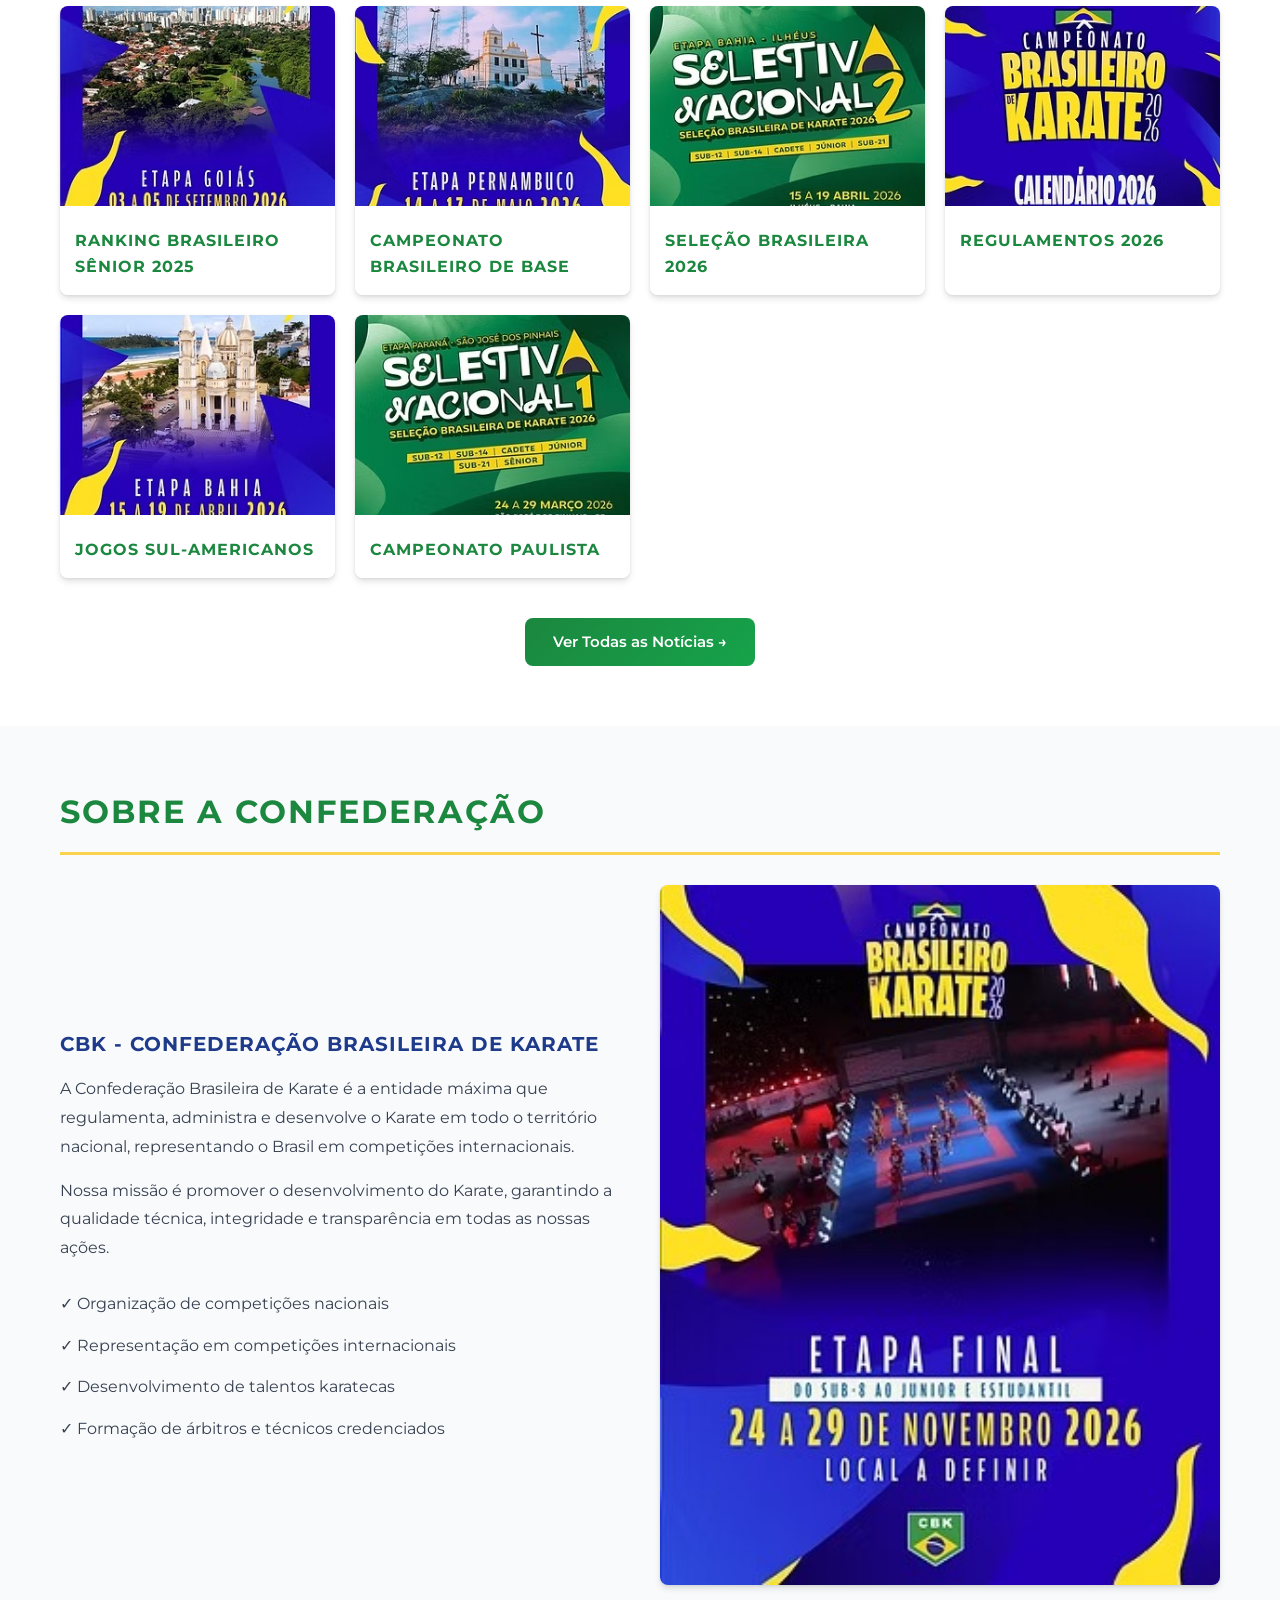
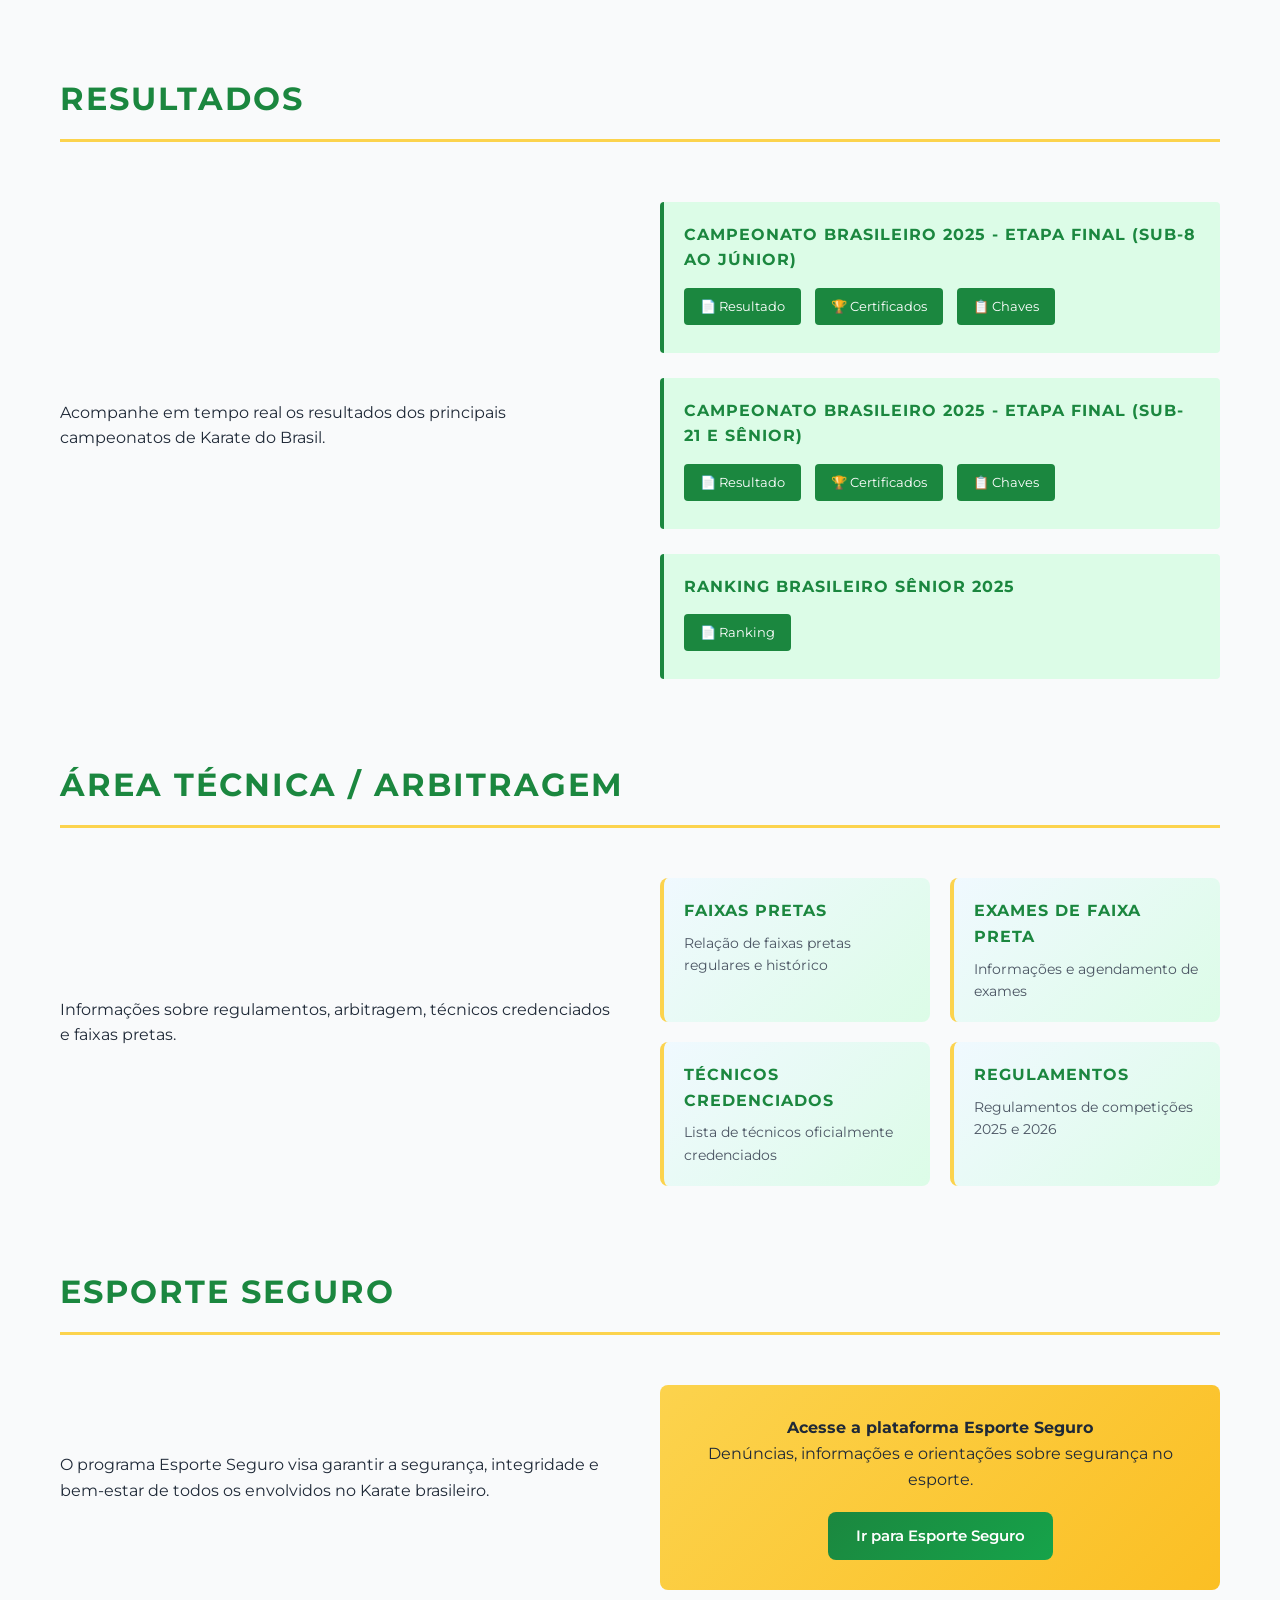
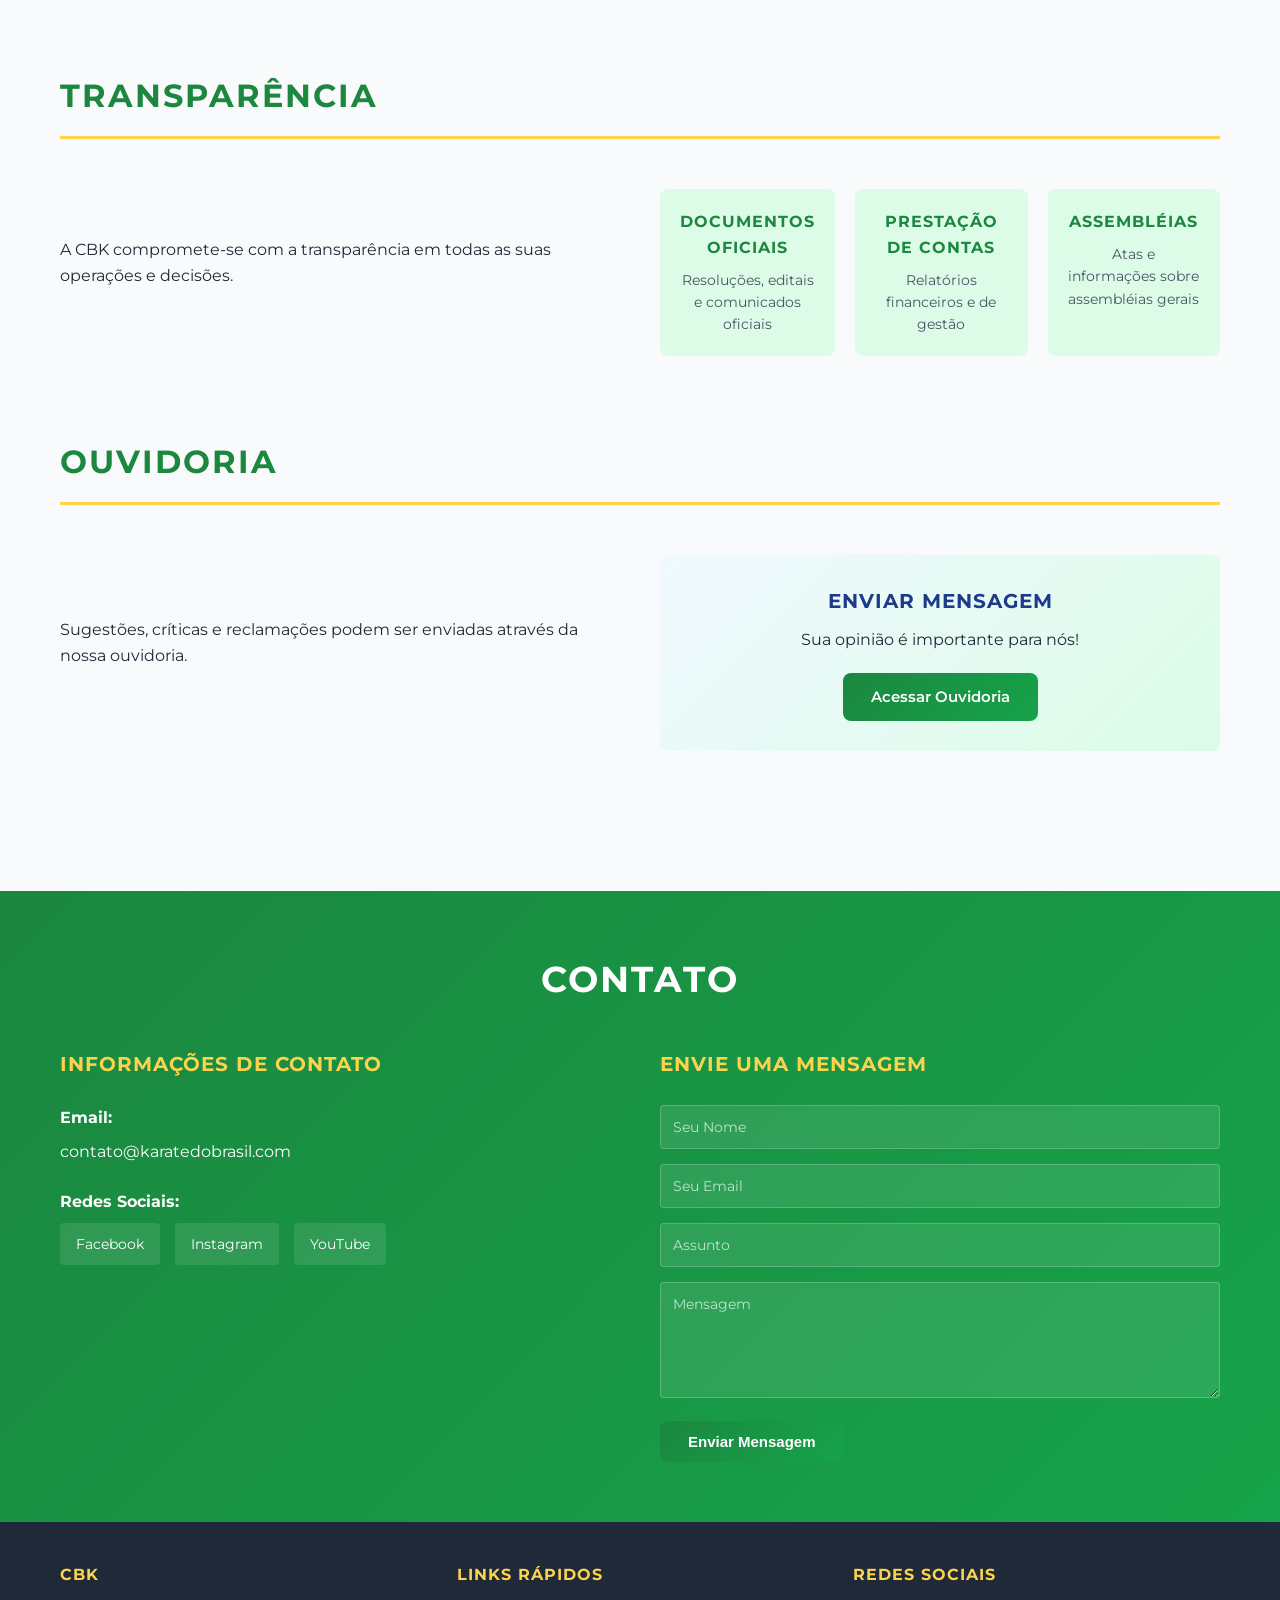
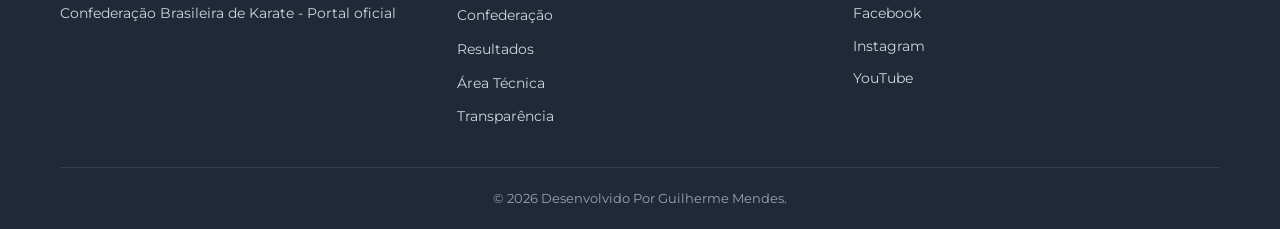
==== commit e266867d: "Melhorias e Reparos no Design" ====
--- a/index.html
+++ b/index.html
@@ -7,12 +7,12 @@
     <title>CBK - Confederação Brasileira de Karate</title>
     <link rel="preconnect" href="https://fonts.googleapis.com">
     <link rel="preconnect" href="https://fonts.gstatic.com" crossorigin>
-    <link href="https://fonts.googleapis.com/css2?family=Anton&family=Roboto:wght@300;400;500;700&display=swap" rel="stylesheet">
+    <link href="https://fonts.googleapis.com/css2?family=Montserrat:wght@300;400;500;600;700&display=swap" rel="stylesheet">
     <link rel="stylesheet" href="styles.css">
     <link rel="icon" href="img/logo.png">
 </head>
 <body>
-    <!-- HEADER E NAVEGAÇÃO -->
+
     <header class="header">
         <div class="topbar">
             <div class="container header-top">
@@ -21,7 +21,7 @@
                         <img src="img/logo.png" alt="Logo CBK">
                     </div>
                     <div class="headerright">
-                        <h1>CBK</h1>
+                        <h1>KARATE DO BRASIL</h1>
                     </div>
                 </div>
 
@@ -42,7 +42,6 @@
             </div>
         </div>
 
-        <!-- BANNER + HERO -->
         <div class="banner">
             <img src="img/bnnaer.png" alt="Banner CBK" class="banner-image">
             <div class="hero-content">
@@ -53,39 +52,6 @@
         </div>
     </header>
 
-    <!-- SEÇÃO DE DESTAQUES/WIDGETS -->
-    <section class="highlights">
-        <div class="container">
-            <div class="highlights-grid">
-                <div class="highlight-card">
-                    <div class="icon">📅</div>
-                    <h3>Calendário 2026</h3>
-                    <p>Confira todos os eventos e competições agendados</p>
-                    <a href="#" class="link-btn">Ver Calendário →</a>
-                </div>
-                <div class="highlight-card">
-                    <div class="icon">🏆</div>
-                    <h3>Resultados</h3>
-                    <p>Acompanhe os resultados dos campeonatos</p>
-                    <a href="#resultados" class="link-btn">Ver Resultados →</a>
-                </div>
-                <div class="highlight-card">
-                    <div class="icon">📊</div>
-                    <h3>Rankings</h3>
-                    <p>Ranking Brasileiro 2025 atualizado</p>
-                    <a href="#" class="link-btn">Ver Rankings →</a>
-                </div>
-                <div class="highlight-card">
-                    <div class="icon">🥋</div>
-                    <h3>Faixas Pretas</h3>
-                    <p>Informações sobre exames e faixas pretas</p>
-                    <a href="#" class="link-btn">Saiba Mais →</a>
-                </div>
-            </div>
-        </div>
-    </section>
-
-    <!-- SEÇÃO DE NOTÍCIAS PRINCIPAIS -->
     <section class="noticias" id="noticias">
         <div class="container">
             <h2 class="section-title">Últimas Notícias</h2>
@@ -129,7 +95,7 @@
                 </div>
             </div>
 
-            <!-- SEÇÃO DE CALENDÁRIO -->
+
             <h2 class="section-title">Calendário 2026</h2>
             <div class="calendario-grid">
                 <div class="calendario-item">
@@ -163,7 +129,7 @@
             </div>
         </section>
 
-    <!-- SEÇÕES INFORMATIVAS -->
+
     <section class="info-sections">
         <div class="container">
             <!-- CONFEDERAÇÃO -->
@@ -187,7 +153,7 @@
                 </div>
             </section>
 
-            <!-- RESULTADOS -->
+
             <section class="info-section" id="resultados">
                 <h2>Resultados</h2>
                 <div class="info-content">
@@ -239,7 +205,7 @@
                 </div>
             </section>
 
-            <!-- ESPORTE SEGURO -->
+
             <section class="info-section" id="esporte-seguro">
                 <h2>Esporte Seguro</h2>
                 <div class="info-content">
@@ -252,7 +218,7 @@
                 </div>
             </section>
 
-            <!-- TRANSPARÊNCIA -->
+
             <section class="info-section" id="transparencia">
                 <h2>Transparência</h2>
                 <div class="info-content">
@@ -274,7 +240,7 @@
                 </div>
             </section>
 
-            <!-- OUVIDORIA -->
+
             <section class="info-section" id="ouvidoria">
                 <h2>Ouvidoria</h2>
                 <div class="info-content">
@@ -289,7 +255,7 @@
         </div>
     </section>
 
-    <!-- CONTATO -->
+
     <section class="contato" id="contato">
         <div class="container">
             <h2>Contato</h2>
@@ -330,7 +296,7 @@
         </div>
     </section>
 
-    <!-- FOOTER -->
+
     <footer class="footer">
         <div class="container">
             <div class="footer-content">
@@ -350,14 +316,14 @@
                 <div class="footer-section">
                     <h4>Redes Sociais</h4>
                     <div class="footer-social">
-                        <a href="https://www.facebook.com/karatedobrasiloficial" target="_blank">📘 Facebook</a>
-                        <a href="https://www.instagram.com/karate_do_brasil/" target="_blank">📷 Instagram</a>
-                        <a href="https://www.youtube.com/channel/UCs1tXMcrtIn5oXADDhjinRQ" target="_blank">📺 YouTube</a>
+                        <a href="https://www.facebook.com/karatedobrasiloficial" target="_blank">Facebook</a>
+                        <a href="https://www.instagram.com/karate_do_brasil/" target="_blank">Instagram</a>
+                        <a href="https://youtube.com/@cbkplay?si=0QEG1GjMxzJEvvqK" target="_blank">YouTube</a>
                     </div>
                 </div>
             </div>
             <div class="footer-bottom">
-                <p>&copy; 2026 Confederação Brasileira de Karate. Todos os direitos reservados.</p>
+                <p>&copy; 2026 Desenvolvido Por Guilherme Mendes. </p>
             </div>
         </div>
     </footer>
--- a/styles.css
+++ b/styles.css
@@ -34,7 +34,7 @@
 }
 
 body {
-    font-family: 'Roboto', sans-serif;
+    font-family: 'Montserrat', sans-serif;
     line-height: 1.6;
     color: var(--text-dark);
     background-color: var(--white);
@@ -90,115 +90,16 @@
     display: flex;
     align-items: center;
     justify-content: space-between;
-    gap: 20px;
-    padding: 10px 0;
+    gap: 15px;
+    padding: 8px 0;
 }
 
 .logo-area {
     display: flex;
     align-items: center;
-    gap: 12px;
-}
-
-.logo {
-    width: 50px;
-    height: 50px;
-    display: flex;
-    align-items: center;
-    justify-content: center;
-}
-
-.logo img {
-    width: 40px;
-    height: 40px;
-    object-fit: contain;
-}
-
-.headerright h1,
-.headerright .subtitle {
-    color: #1b273d;
-}
-
-.headerright h1 {
-    font-family: 'Anton', sans-serif;
-    font-size: 22px;
-    margin: 0;
-    font-weight: 400;
-    text-transform: uppercase;
-    letter-spacing: 1.5px;
-}
-
-.headerright .subtitle {
-    margin: 0;
-    font-size: 12px;
-    color: #58677e;
-    font-weight: 500;
-}
-
-.navbar {
-    width: auto;
-}
-
-.nav-menu {
-    display: flex;
-    list-style: none;
-    gap: 12px;
-    flex-wrap: wrap;
-    margin: 0;
-    padding: 0;
-}
-
-.nav-link {
-    display: block;
-    color: #1f2937;
-    text-decoration: none;
-    padding: 8px 12px;
-    border-radius: 6px;
-    transition: var(--transition);
-    font-size: 13px;
-    font-weight: 600;
-    background: #ffffff;
-}
-
-.nav-link:hover,
-.nav-link.active {
-    background: #f9fafb;
-    color: #0f172a;
-}
-
-.banner .hero-content {
-    position: absolute;
-    inset: 0;
-    display: flex;
-    flex-direction: column;
-    justify-content: center;
-    align-items: flex-start;
-    padding: 60px 20px;
-    background: linear-gradient(rgba(0, 0, 0, 0.35), rgba(0, 0, 0, 0.25));
-    color: var(--white);
-}
-
-.banner .hero-content h2 {
-    font-family: 'Anton', sans-serif;
-    font-size: 54px;
-    text-transform: uppercase;
-    letter-spacing: 4px;
-    margin-bottom: 20px;
-    color: var(--white);
-}
-
-.banner .hero-content p {
-    font-family: 'Roboto', sans-serif;
-    font-size: 18px;
-    line-height: 1.6;
-    max-width: 720px;
-    margin-bottom: 20px;
-}
-
-.banner .hero-content .btn {
-    padding: 12px 30px;
-}
-
+    gap: 10px;
+    flex-shrink: 0;
+}
 
 .logo {
     width: 60px;
@@ -215,18 +116,103 @@
     object-fit: contain;
 }
 
+.headerright {
+    display: flex;
+    flex-direction: column;
+    gap: 2px;
+    justify-content: center;
+}
+
+.headerright h1,
+.headerright .subtitle {
+    color: #1b273d;
+}
+
 .headerright h1 {
-    font-family: 'Anton', sans-serif;
+    font-family: 'Montserrat', sans-serif;
     font-size: 24px;
+    margin: 0;
+    font-weight: 700;
+    text-transform: uppercase;
+    letter-spacing: 2px;
+    line-height: 1;
+}
+
+.headerright .subtitle {
+    margin: 0;
+    font-size: 11px;
+    color: #58677e;
     font-weight: 400;
-    letter-spacing: 2px;
-    text-transform: uppercase;
-}
-
-.headerright .subtitle {
-    font-size: 13px;
-    opacity: 0.95;
-    font-weight: 300;
+    line-height: 1;
+}
+
+.navbar {
+    width: auto;
+    margin-left: auto;
+}
+
+.nav-menu {
+    display: flex;
+    list-style: none;
+    gap: 8px;
+    flex-wrap: wrap;
+    margin: 0;
+    padding: 0;
+    align-items: center;
+}
+
+.nav-link {
+    display: block;
+    color: #000000;
+    text-decoration: none;
+    padding: 6px 10px;
+    border-radius: 6px;
+    transition: var(--transition);
+    font-size: 12px;
+    font-weight: 600;
+    background: #ffffff;
+    white-space: nowrap;
+}
+
+.nav-link:hover,
+.nav-link.active {
+    background: #f9fafb;
+    color: #0f172a;
+}
+
+.banner .hero-content {
+    position: absolute;
+    inset: 0;
+    display: flex;
+    flex-direction: column;
+    justify-content: center;
+    align-items: center;
+    padding: 60px 20px;
+    background: linear-gradient(rgba(0, 0, 0, 0.35), rgba(0, 0, 0, 0.25));
+    color: var(--white);
+    text-align: center;
+}
+
+.banner .hero-content h2 {
+    font-family: 'Montserrat', sans-serif;
+    font-size: 54px;
+    font-weight: 700;
+    text-transform: uppercase;
+    letter-spacing: 4px;
+    margin-bottom: 20px;
+    color: var(--white);
+}
+
+.banner .hero-content p {
+    font-family: 'Montserrat', sans-serif;
+    font-size: 16px;
+    line-height: 1.6;
+    max-width: 720px;
+    margin-bottom: 20px;
+}
+
+.banner .hero-content .btn {
+    padding: 12px 30px;
 }
 
 .menu-toggle {
@@ -250,28 +236,7 @@
     width: 100%;
 }
 
-.nav-menu {
-    display: flex;
-    list-style: none;
-    gap: 5px;
-    flex-wrap: wrap;
-}
-
-.nav-link {
-    display: block;
-    color: var(--white);
-    text-decoration: none;
-    padding: 8px 15px;
-    border-radius: var(--border-radius);
-    transition: var(--transition);
-    font-size: 14px;
-    font-weight: 500;
-}
-
-.nav-link:hover,
-.nav-link.active {
-    background: rgba(255, 255, 255, 0.2);
-}
+
 
 /* ========================================
    HERO SECTION
@@ -285,9 +250,9 @@
 }
 
 .hero-content h2 {
-    font-family: 'Anton', sans-serif;
+    font-family: 'Montserrat', sans-serif;
     font-size: 48px;
-    font-weight: 400;
+    font-weight: 700;
     text-transform: uppercase;
     letter-spacing: 3px;
     margin-bottom: 20px;
@@ -407,12 +372,12 @@
 }
 
 .section-title {
-    font-family: 'Anton', sans-serif;
+    font-family: 'Montserrat', sans-serif;
     font-size: 36px;
     color: var(--primary-green);
     margin-bottom: 40px;
     text-align: center;
-    font-weight: 400;
+    font-weight: 700;
     text-transform: uppercase;
     letter-spacing: 2px;
 }
@@ -465,11 +430,11 @@
 }
 
 .noticia-content h3 {
-    font-family: 'Anton', sans-serif;
+    font-family: 'Montserrat', sans-serif;
     color: var(--primary-green);
     margin-bottom: 10px;
     font-size: 22px;
-    font-weight: 400;
+    font-weight: 700;
     text-transform: uppercase;
     letter-spacing: 1px;
 }
@@ -508,11 +473,11 @@
 }
 
 .noticia-pequena h4 {
-    font-family: 'Anton', sans-serif;
+    font-family: 'Montserrat', sans-serif;
     color: var(--primary-green);
     font-size: 14px;
     margin-bottom: 5px;
-    font-weight: 400;
+    font-weight: 700;
     text-transform: uppercase;
     letter-spacing: 1px;
 }
@@ -548,8 +513,8 @@
     background: var(--white);
     color: var(--primary-green);
     font-size: 13px;
-    font-weight: 600;
-    font-family: 'Anton', sans-serif;
+    font-weight: 700;
+    font-family: 'Montserrat', sans-serif;
     text-transform: uppercase;
     letter-spacing: 1px;
 }
@@ -593,8 +558,8 @@
     background: var(--white);
     color: var(--primary-green);
     font-size: 16px;
-    font-weight: 600;
-    font-family: 'Anton', sans-serif;
+    font-weight: 700;
+    font-family: 'Montserrat', sans-serif;
     text-transform: uppercase;
     letter-spacing: 1px;
     margin: 0;
@@ -614,13 +579,13 @@
 }
 
 .info-section h2 {
-    font-family: 'Anton', sans-serif;
+    font-family: 'Montserrat', sans-serif;
     color: var(--primary-green);
     font-size: 32px;
     margin-bottom: 30px;
     padding-bottom: 15px;
     border-bottom: 3px solid var(--primary-yellow);
-    font-weight: 400;
+    font-weight: 700;
     text-transform: uppercase;
     letter-spacing: 2px;
 }
@@ -633,11 +598,11 @@
 }
 
 .info-text h3 {
-    font-family: 'Anton', sans-serif;
+    font-family: 'Montserrat', sans-serif;
     color: var(--primary-blue);
     font-size: 20px;
     margin-bottom: 15px;
-    font-weight: 400;
+    font-weight: 700;
     text-transform: uppercase;
     letter-spacing: 1px;
 }
@@ -680,10 +645,10 @@
 }
 
 .resultado-item h4 {
-    font-family: 'Anton', sans-serif;
+    font-family: 'Montserrat', sans-serif;
     color: var(--primary-green);
     margin-bottom: 15px;
-    font-weight: 400;
+    font-weight: 700;
     text-transform: uppercase;
     letter-spacing: 1px;
 }
@@ -721,10 +686,10 @@
 }
 
 .tecnica-card h4 {
-    font-family: 'Anton', sans-serif;
+    font-family: 'Montserrat', sans-serif;
     color: var(--primary-green);
     margin-bottom: 8px;
-    font-weight: 400;
+    font-weight: 700;
     text-transform: uppercase;
     letter-spacing: 1px;
 }
@@ -744,11 +709,11 @@
 }
 
 .ouvidoria-box h4 {
-    font-family: 'Anton', sans-serif;
+    font-family: 'Montserrat', sans-serif;
     color: var(--primary-blue);
     font-size: 20px;
     margin-bottom: 10px;
-    font-weight: 400;
+    font-weight: 700;
     text-transform: uppercase;
     letter-spacing: 1px;
 }
@@ -774,10 +739,10 @@
 }
 
 .transparencia-item h4 {
-    font-family: 'Anton', sans-serif;
+    font-family: 'Montserrat', sans-serif;
     color: var(--primary-green);
     margin-bottom: 8px;
-    font-weight: 400;
+    font-weight: 700;
     text-transform: uppercase;
     letter-spacing: 1px;
 }
@@ -819,10 +784,10 @@
 
 .contato h2 {
     text-align: center;
-    font-family: 'Anton', sans-serif;
+    font-family: 'Montserrat', sans-serif;
     font-size: 36px;
     margin-bottom: 40px;
-    font-weight: 400;
+    font-weight: 700;
     text-transform: uppercase;
     letter-spacing: 2px;
 }
@@ -835,11 +800,11 @@
 
 .contato-info h3,
 .contato-form h3 {
-    font-family: 'Anton', sans-serif;
+    font-family: 'Montserrat', sans-serif;
     font-size: 20px;
     margin-bottom: 25px;
     color: var(--primary-yellow);
-    font-weight: 400;
+    font-weight: 700;
     text-transform: uppercase;
     letter-spacing: 1px;
 }
@@ -934,8 +899,8 @@
     color: var(--primary-yellow);
     margin-bottom: 15px;
     font-size: 16px;
-    font-family: 'Anton', sans-serif;
-    font-weight: 400;
+    font-family: 'Montserrat', sans-serif;
+    font-weight: 700;
     text-transform: uppercase;
     letter-spacing: 1px;
 }
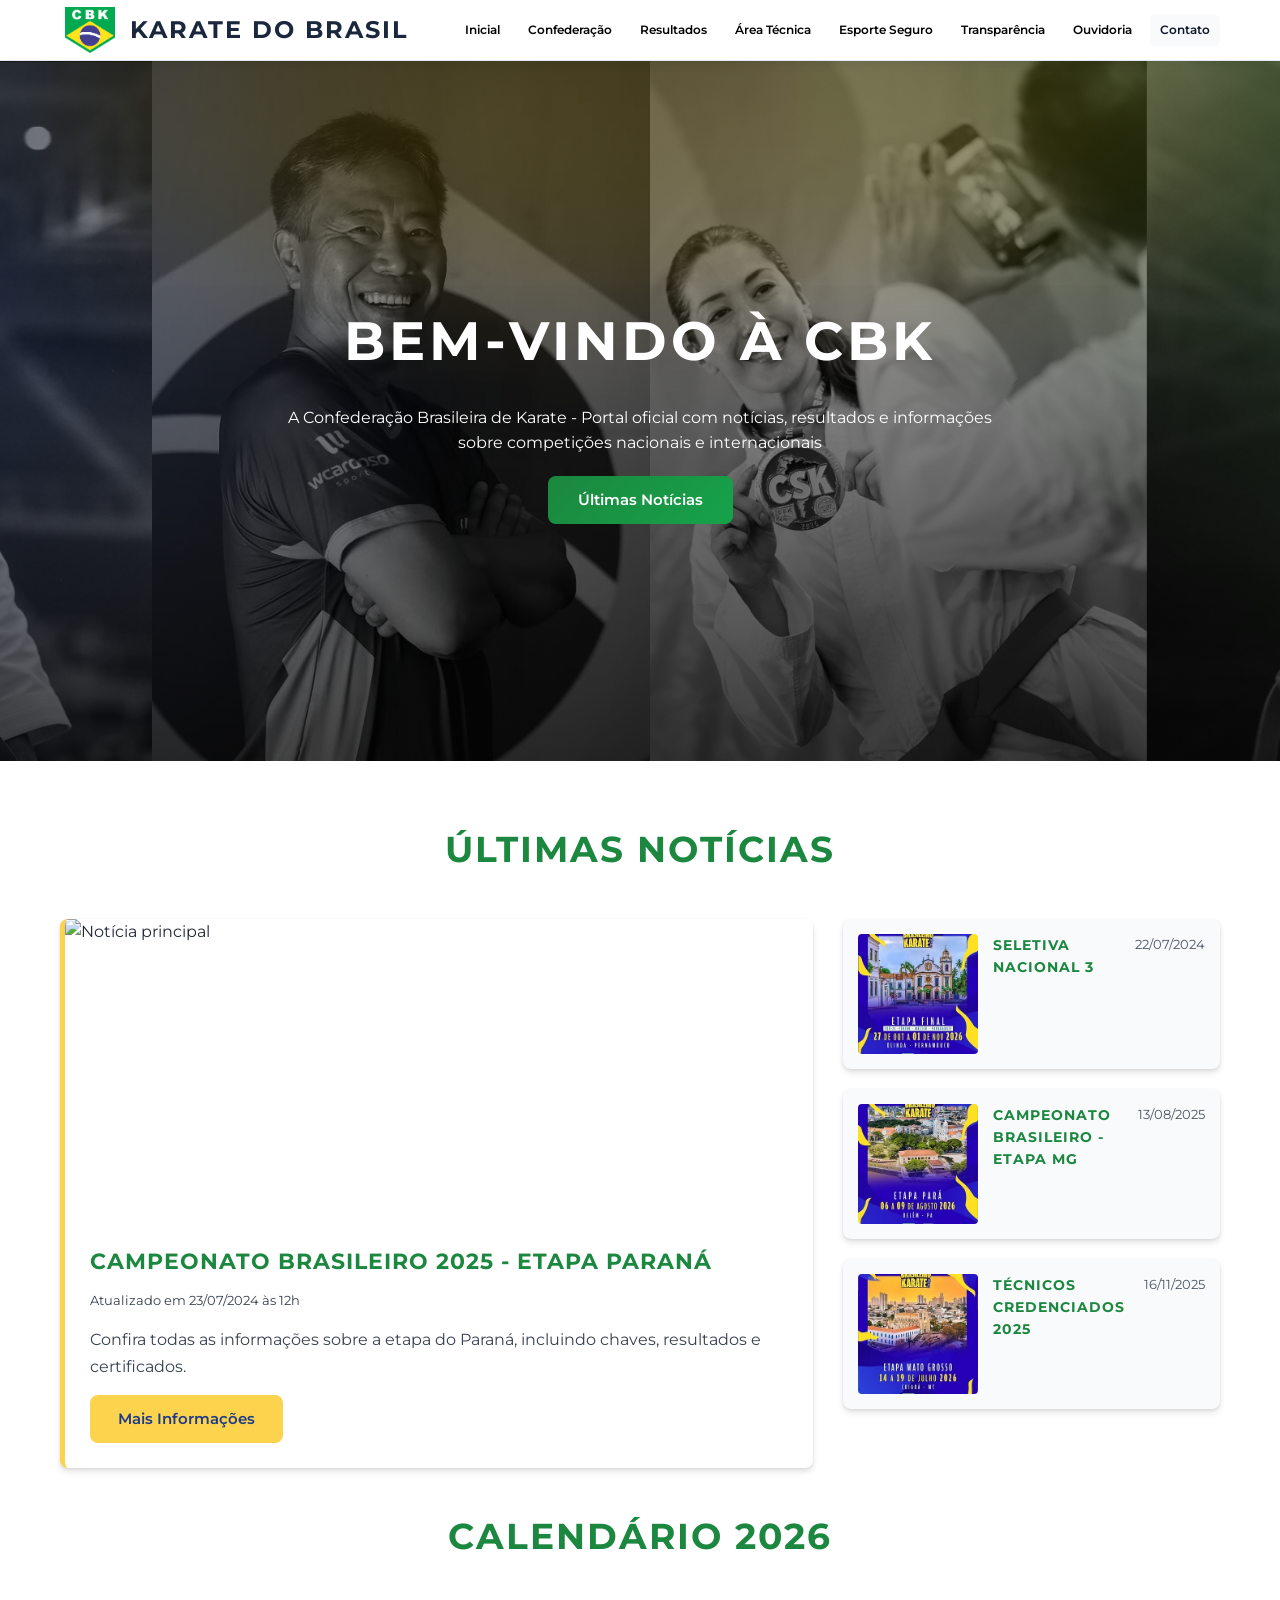
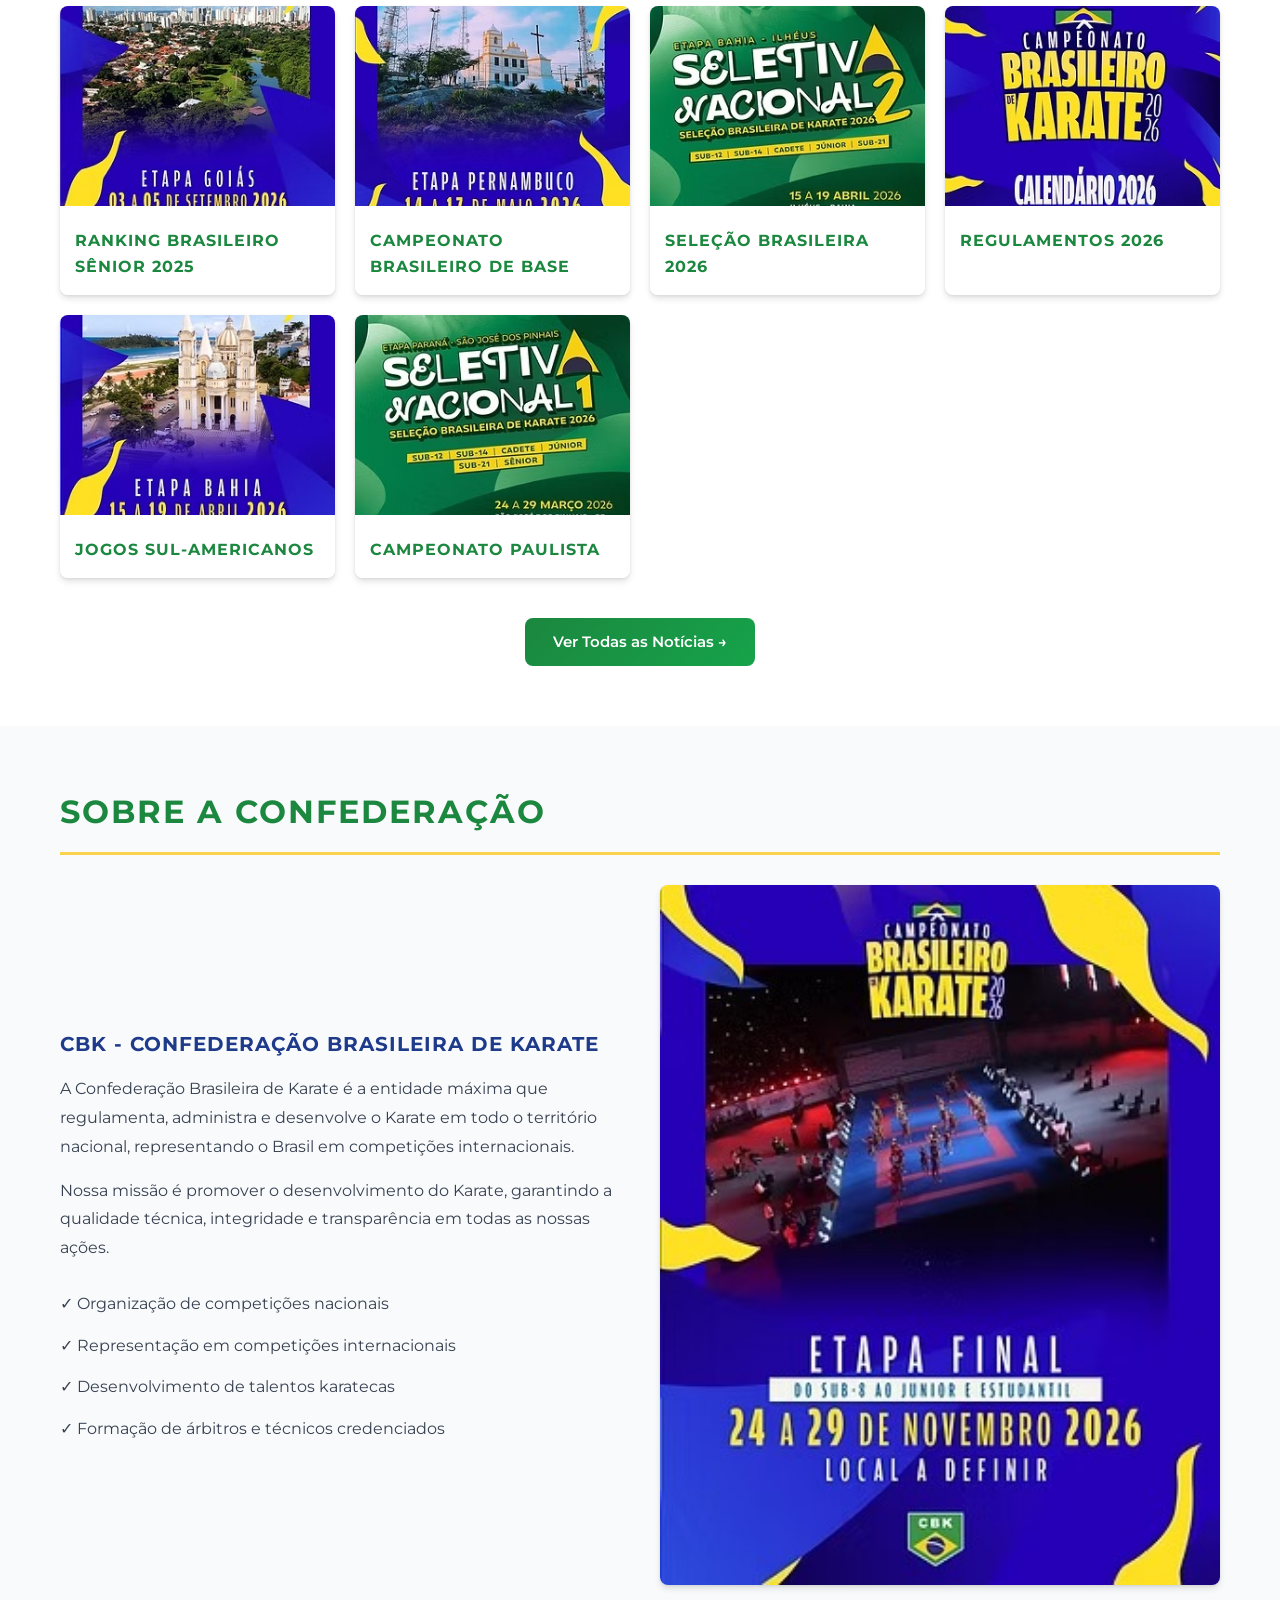
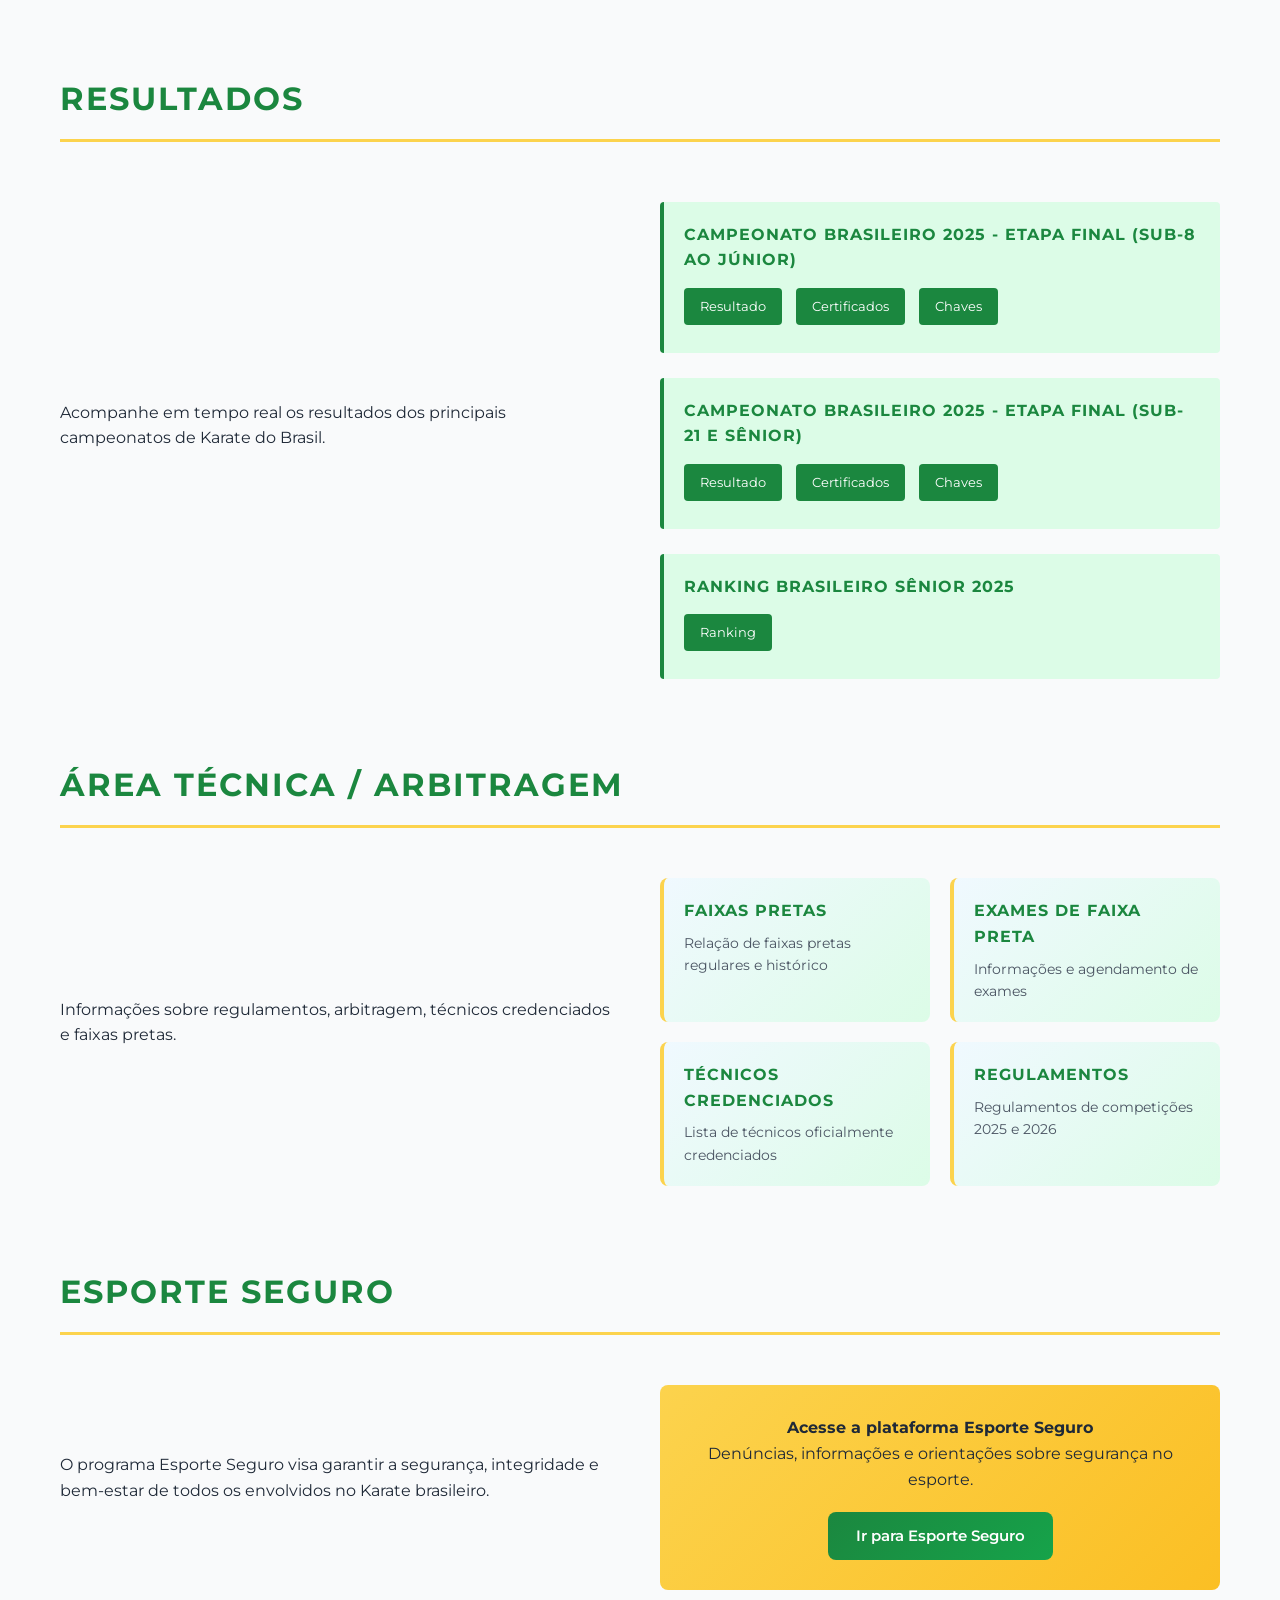
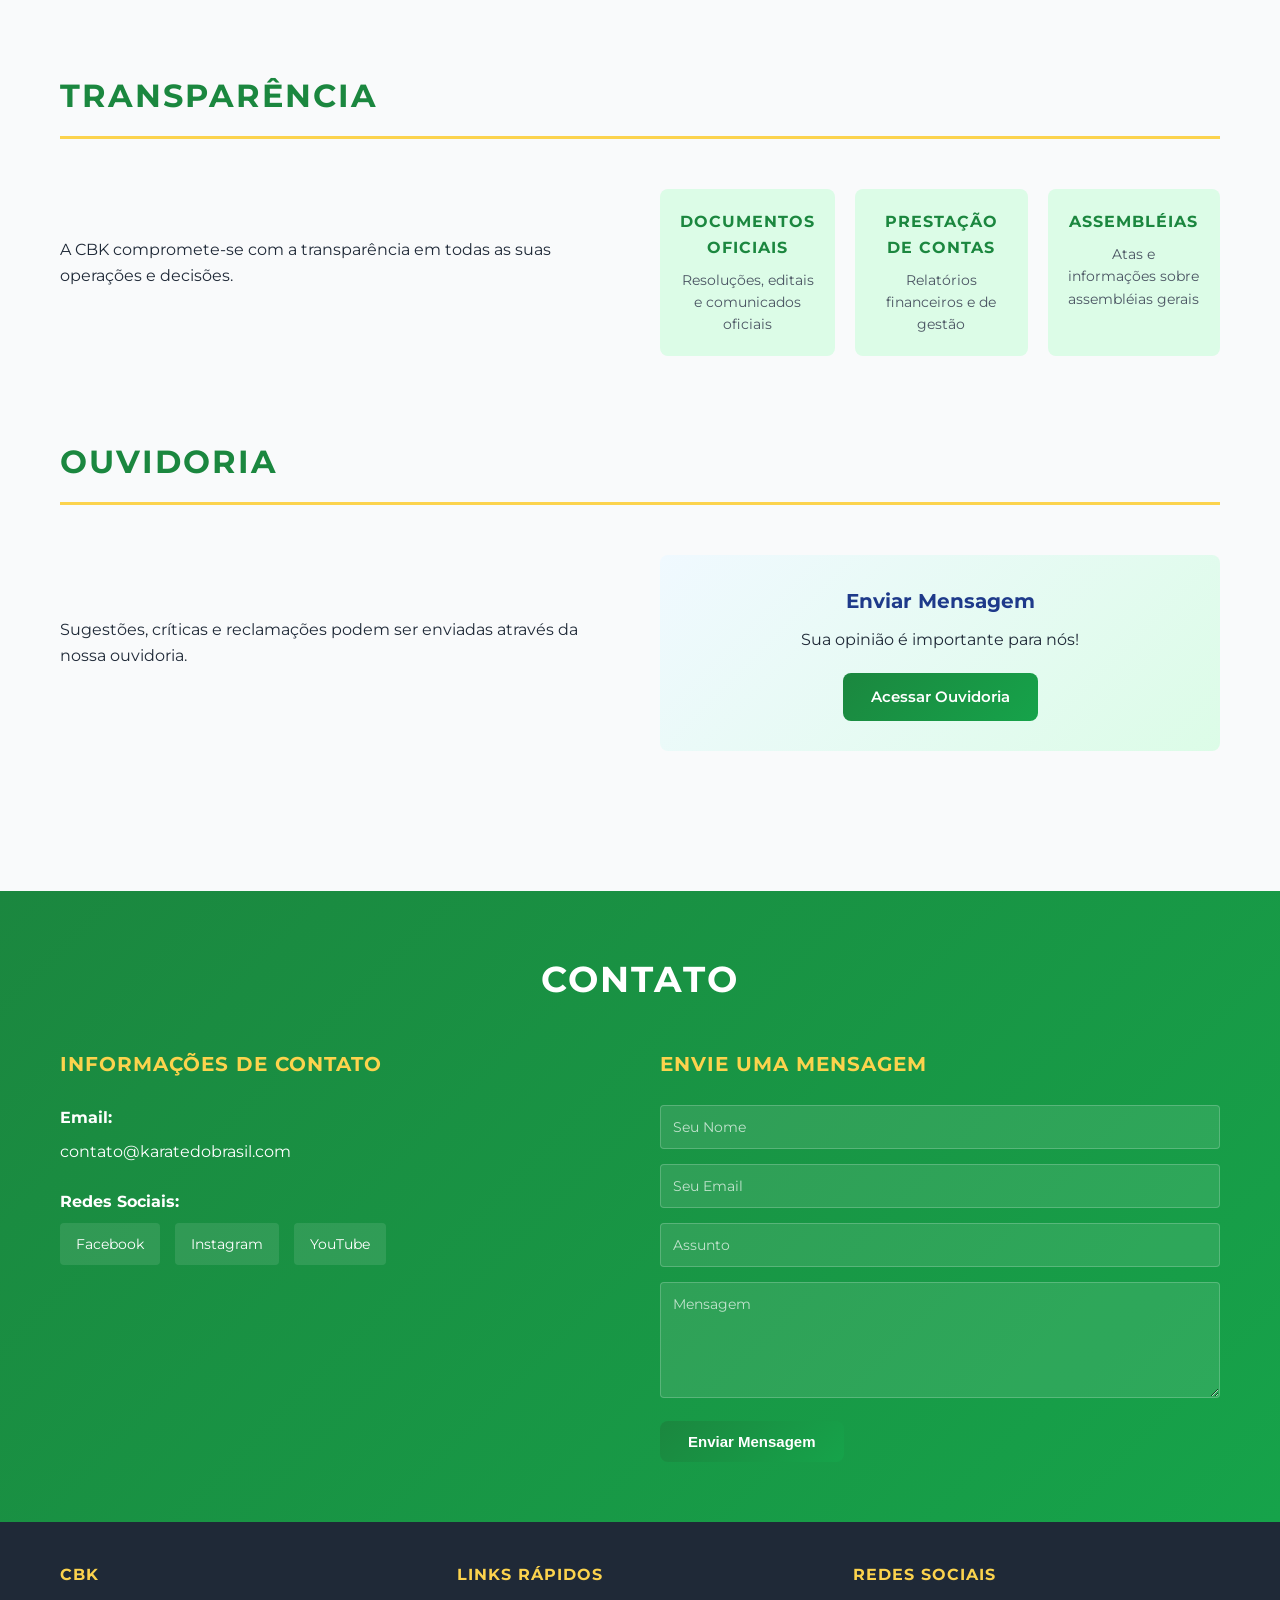
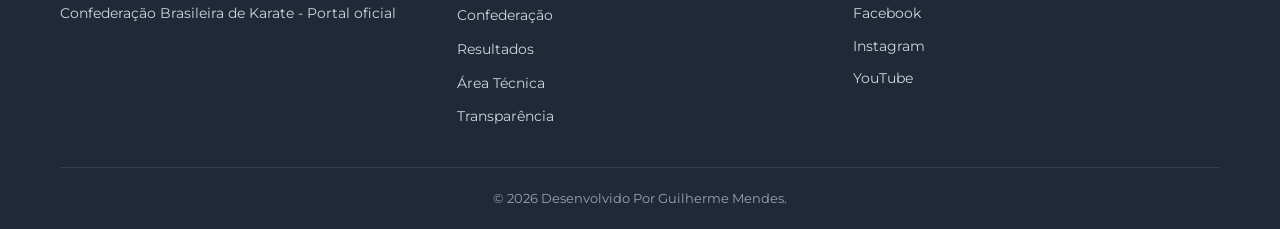
==== commit b2b6c1d0: ""Limpeza de Código"" ====
--- a/index.html
+++ b/index.html
@@ -62,7 +62,7 @@
                     </div>
                     <div class="noticia-content">
                         <h3>Campeonato Brasileiro 2025 - Etapa Paraná</h3>
-                        <p class="noticia-data">📅 Atualizado em 23/07/2024 às 12h</p>
+                        <p class="noticia-data">Atualizado em 23/07/2024 às 12h</p>
                         <p>Confira todas as informações sobre a etapa do Paraná, incluindo chaves, resultados e certificados.</p>
                         <a href="#" class="btn btn-secondary">Mais Informações</a>
                     </div>
@@ -161,19 +161,19 @@
                     <div class="resultados-list">
                         <div class="resultado-item">
                             <h4>Campeonato Brasileiro 2025 - Etapa Final (Sub-8 ao Júnior)</h4>
-                            <a href="#" class="download-btn">📄 Resultado</a>
-                            <a href="#" class="download-btn">🏆 Certificados</a>
-                            <a href="#" class="download-btn">📋 Chaves</a>
+                            <a href="#" class="download-btn">Resultado</a>
+                            <a href="#" class="download-btn">Certificados</a>
+                            <a href="#" class="download-btn">Chaves</a>
                         </div>
                         <div class="resultado-item">
                             <h4>Campeonato Brasileiro 2025 - Etapa Final (Sub-21 e Sênior)</h4>
-                            <a href="#" class="download-btn">📄 Resultado</a>
-                            <a href="#" class="download-btn">🏆 Certificados</a>
-                            <a href="#" class="download-btn">📋 Chaves</a>
+                            <a href="#" class="download-btn">Resultado</a>
+                            <a href="#" class="download-btn">Certificados</a>
+                            <a href="#" class="download-btn">Chaves</a>
                         </div>
                         <div class="resultado-item">
                             <h4>Ranking Brasileiro Sênior 2025</h4>
-                            <a href="#" class="download-btn">📄 Ranking</a>
+                            <a href="#" class="download-btn">Ranking</a>
                         </div>
                     </div>
                 </div>
--- a/styles.css
+++ b/styles.css
@@ -1,6 +1,4 @@
-/* ========================================
-   RESET E VARIÁVEIS GLOBAIS
-   ======================================== */
+
 
 * {
     margin: 0;
@@ -46,9 +44,7 @@
     padding: 0 20px;
 }
 
-/* ========================================
-   HEADER E NAVEGAÇÃO
-   ======================================== */
+
 
 .topbar {
     position: sticky;
@@ -231,44 +227,7 @@
     background: rgba(255, 255, 255, 0.3);
 }
 
-/* Navegação */
-.navbar {
-    width: 100%;
-}
-
-
-
-/* ========================================
-   HERO SECTION
-   ======================================== */
-
-.hero {
-    background: linear-gradient(135deg, var(--primary-blue) 0%, var(--dark-blue) 100%);
-    color: var(--white);
-    padding: 80px 20px;
-    text-align: center;
-}
-
-.hero-content h2 {
-    font-family: 'Montserrat', sans-serif;
-    font-size: 48px;
-    font-weight: 700;
-    text-transform: uppercase;
-    letter-spacing: 3px;
-    margin-bottom: 20px;
-    text-shadow: 2px 2px 4px rgba(0, 0, 0, 0.3);
-}
-
-.hero-content p {
-    font-size: 18px;
-    max-width: 600px;
-    margin: 0 auto 30px;
-    opacity: 0.95;
-}
-
-/* ========================================
-   BOTÕES
-   ======================================== */
+
 
 .btn {
     display: inline-block;
@@ -315,56 +274,7 @@
     transform: translateX(5px);
 }
 
-/* ========================================
-   SEÇÃO DE DESTAQUES
-   ======================================== */
-
-.highlights {
-    background: var(--gray-50);
-    padding: 60px 20px;
-}
-
-.highlights-grid {
-    display: grid;
-    grid-template-columns: repeat(auto-fit, minmax(250px, 1fr));
-    gap: 25px;
-}
-
-.highlight-card {
-    background: var(--white);
-    padding: 30px;
-    border-radius: var(--border-radius);
-    text-align: center;
-    box-shadow: var(--box-shadow);
-    transition: var(--transition);
-    border-top: 4px solid var(--primary-green);
-}
-
-.highlight-card:hover {
-    transform: translateY(-8px);
-    box-shadow: 0 12px 20px rgba(0, 0, 0, 0.15);
-}
-
-.highlight-card .icon {
-    font-size: 40px;
-    margin-bottom: 15px;
-}
-
-.highlight-card h3 {
-    color: var(--primary-green);
-    margin-bottom: 10px;
-    font-size: 18px;
-}
-
-.highlight-card p {
-    color: var(--gray-600);
-    font-size: 14px;
-    margin-bottom: 15px;
-}
-
-/* ========================================
-   SEÇÃO DE NOTÍCIAS
-   ======================================== */
+
 
 .noticias {
     padding: 60px 20px;
@@ -451,7 +361,7 @@
     margin-bottom: 15px;
 }
 
-/* Sidebar de notícias pequenas */
+
 .noticias-sidebar {
     display: flex;
     flex-direction: column;
@@ -482,50 +392,13 @@
     letter-spacing: 1px;
 }
 
-/* Grid de notícias em miniatura */
-.noticias-grid-2 {
-    display: grid;
-    grid-template-columns: repeat(auto-fit, minmax(180px, 1fr));
-    gap: 20px;
-    margin: 40px 0;
-}
-
-.noticia-mini {
-    border-radius: var(--border-radius);
-    overflow: hidden;
-    box-shadow: var(--box-shadow);
-    transition: var(--transition);
-    cursor: pointer;
-}
-
-.noticia-mini:hover {
-    transform: scale(1.05);
-}
-
-.noticia-mini img {
-    width: 100%;
-    height: 150px;
-    object-fit: cover;
-}
-
-.noticia-mini h4 {
-    padding: 12px;
-    background: var(--white);
-    color: var(--primary-green);
-    font-size: 13px;
-    font-weight: 700;
-    font-family: 'Montserrat', sans-serif;
-    text-transform: uppercase;
-    letter-spacing: 1px;
-}
+
 
 .noticias-footer {
     text-align: center;
 }
 
-/* ========================================
-   SEÇÃO DE CALENDÁRIO
-   ======================================== */
+
 
 .calendario-grid {
     display: grid;
@@ -565,9 +438,7 @@
     margin: 0;
 }
 
-/* ========================================
-   SEÇÕES INFORMATIVAS
-   ======================================== */
+
 
 .info-sections {
     background: var(--gray-50);
@@ -629,7 +500,7 @@
     box-shadow: var(--box-shadow);
 }
 
-/* Resultados */
+
 .resultados-list {
     display: flex;
     flex-direction: column;
@@ -670,7 +541,7 @@
     background: var(--primary-blue);
 }
 
-/* Área Técnica */
+
 .tecnica-grid {
     display: grid;
     grid-template-columns: repeat(2, 1fr);
@@ -699,7 +570,7 @@
     font-size: 14px;
 }
 
-/* Esporte Seguro */
+
 .estoque-seguro-box {
     background: linear-gradient(135deg, var(--primary-yellow) 0%, #fbbf24 100%);
     padding: 30px;
@@ -708,22 +579,14 @@
     margin-top: 20px;
 }
 
-.ouvidoria-box h4 {
-    font-family: 'Montserrat', sans-serif;
-    color: var(--primary-blue);
-    font-size: 20px;
-    margin-bottom: 10px;
-    font-weight: 700;
-    text-transform: uppercase;
-    letter-spacing: 1px;
-}
+
 
 .estoque-seguro-box p {
     color: var(--text-dark);
     margin-bottom: 20px;
 }
 
-/* Transparência */
+
 .transparencia-grid {
     display: grid;
     grid-template-columns: repeat(3, 1fr);
@@ -752,7 +615,7 @@
     font-size: 14px;
 }
 
-/* Ouvidoria */
+
 .ouvidoria-box {
     background: linear-gradient(135deg, var(--light-blue) 0%, var(--light-green) 100%);
     padding: 30px;
@@ -772,9 +635,7 @@
     margin-bottom: 20px;
 }
 
-/* ========================================
-   SEÇÃO DE CONTATO
-   ======================================== */
+
 
 .contato {
     background: linear-gradient(135deg, var(--primary-green) 0%, var(--secondary-green) 100%);
@@ -848,7 +709,7 @@
     background: rgba(255, 255, 255, 0.2);
 }
 
-/* Formulário */
+
 .form-group {
     margin-bottom: 15px;
 }
@@ -878,9 +739,7 @@
     border-color: var(--primary-yellow);
 }
 
-/* ========================================
-   FOOTER
-   ======================================== */
+
 
 .footer {
     background: var(--text-dark);
@@ -944,9 +803,7 @@
     font-size: 13px;
 }
 
-/* ========================================
-   RESPONSIVIDADE
-   ======================================== */
+
 
 @media (max-width: 768px) {
     .banner {
@@ -985,11 +842,11 @@
         font-size: 20px;
     }
 
-    .hero-content h2 {
+    .banner .hero-content h2 {
         font-size: 32px;
     }
 
-    .hero-content p {
+    .banner .hero-content p {
         font-size: 16px;
     }
 
@@ -1016,9 +873,7 @@
         height: 150px;
     }
 
-    .noticias-grid-2 {
-        grid-template-columns: repeat(2, 1fr);
-    }
+
 
     .info-content {
         grid-template-columns: 1fr;
@@ -1040,12 +895,7 @@
     .info-section {
         padding: 25px;
     }
-
-    .highlights-grid {
-        grid-template-columns: 1fr;
-    }
-}
-
+}
 @media (max-width: 480px) {
     .banner {
         height: 300px;
@@ -1067,17 +917,6 @@
         font-size: 12px;
     }
 
-    .hero {
-        padding: 50px 20px;
-    }
-
-    .hero-content h2 {
-        font-size: 24px;
-    }
-
-    .hero-content p {
-        font-size: 14px;
-    }
 
     .btn {
         padding: 10px 20px;
@@ -1105,10 +944,7 @@
         gap: 20px;
     }
 
-    .highlights {
-        padding: 40px 20px;
-    }
-
+    
     .noticias {
         padding: 40px 20px;
     }
@@ -1122,9 +958,7 @@
     }
 }
 
-/* ========================================
-   ANIMAÇÕES
-   ======================================== */
+
 
 @keyframes slideDown {
     from {
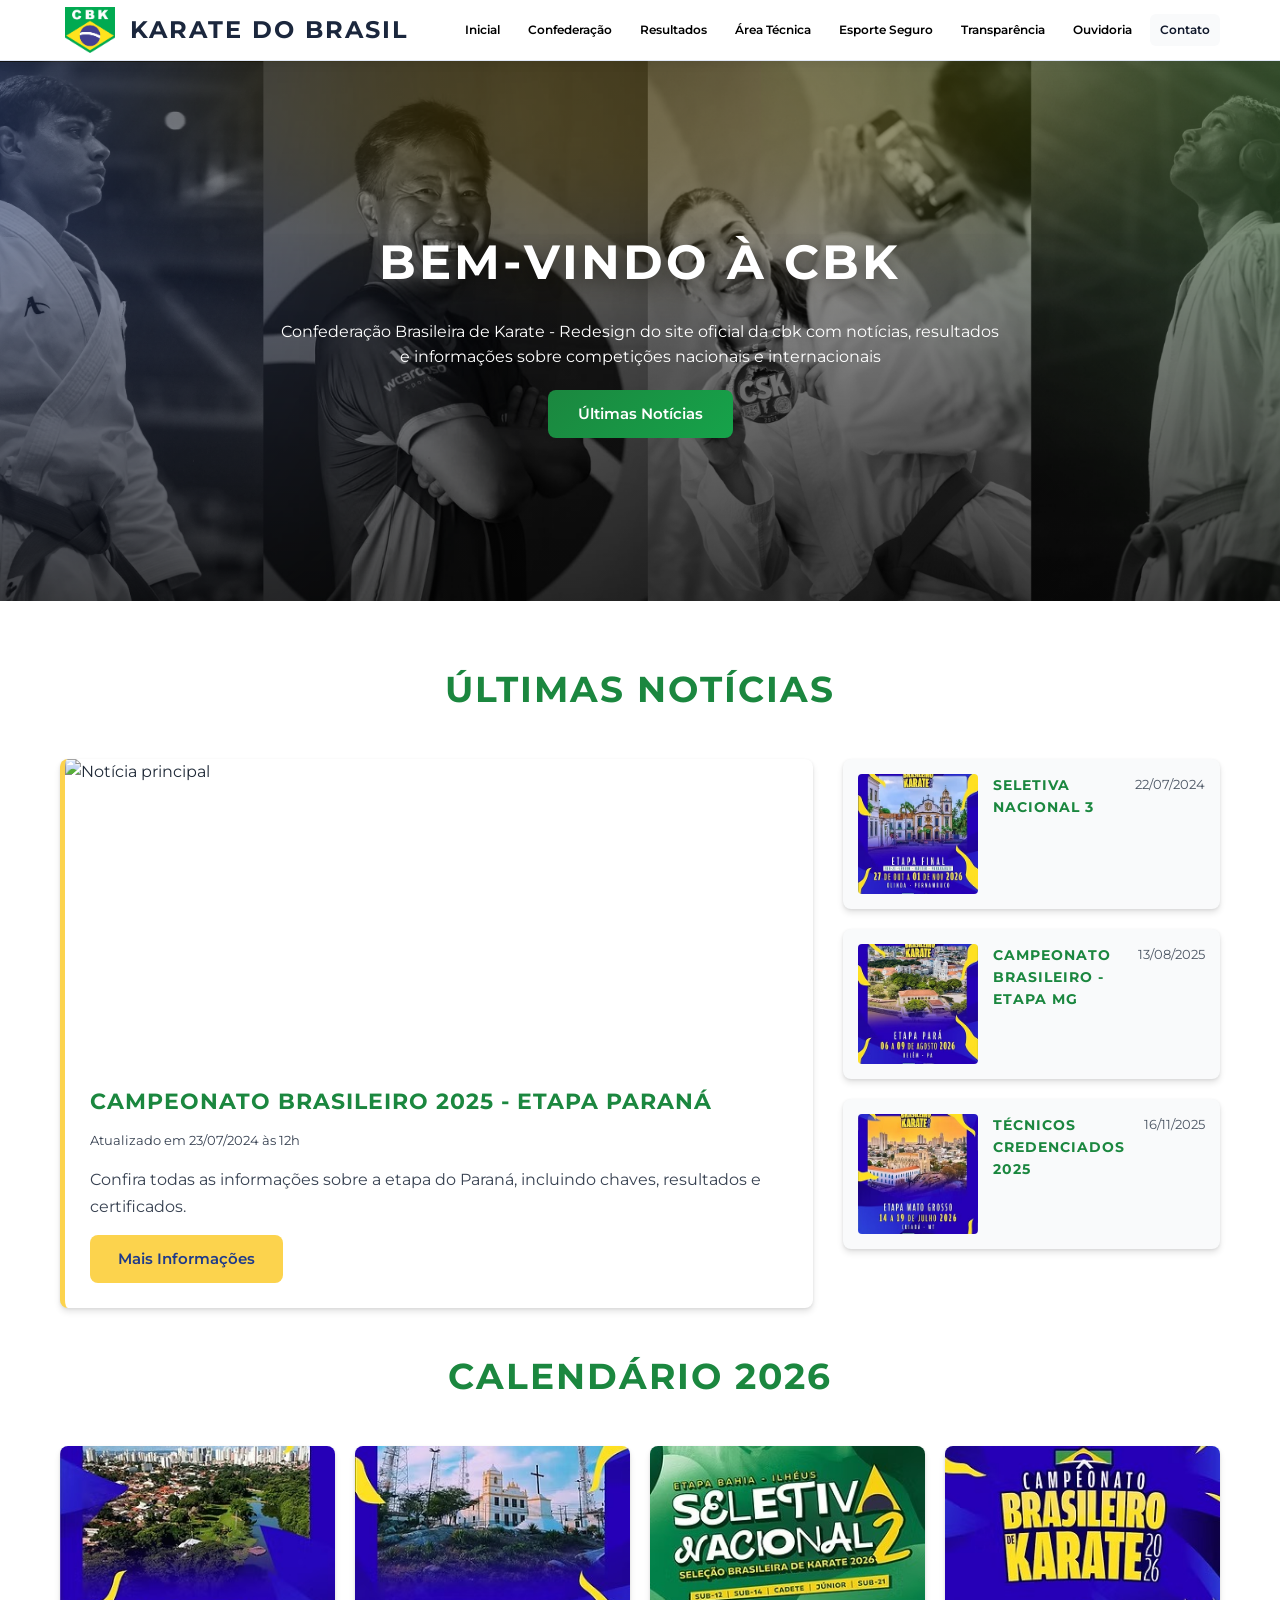
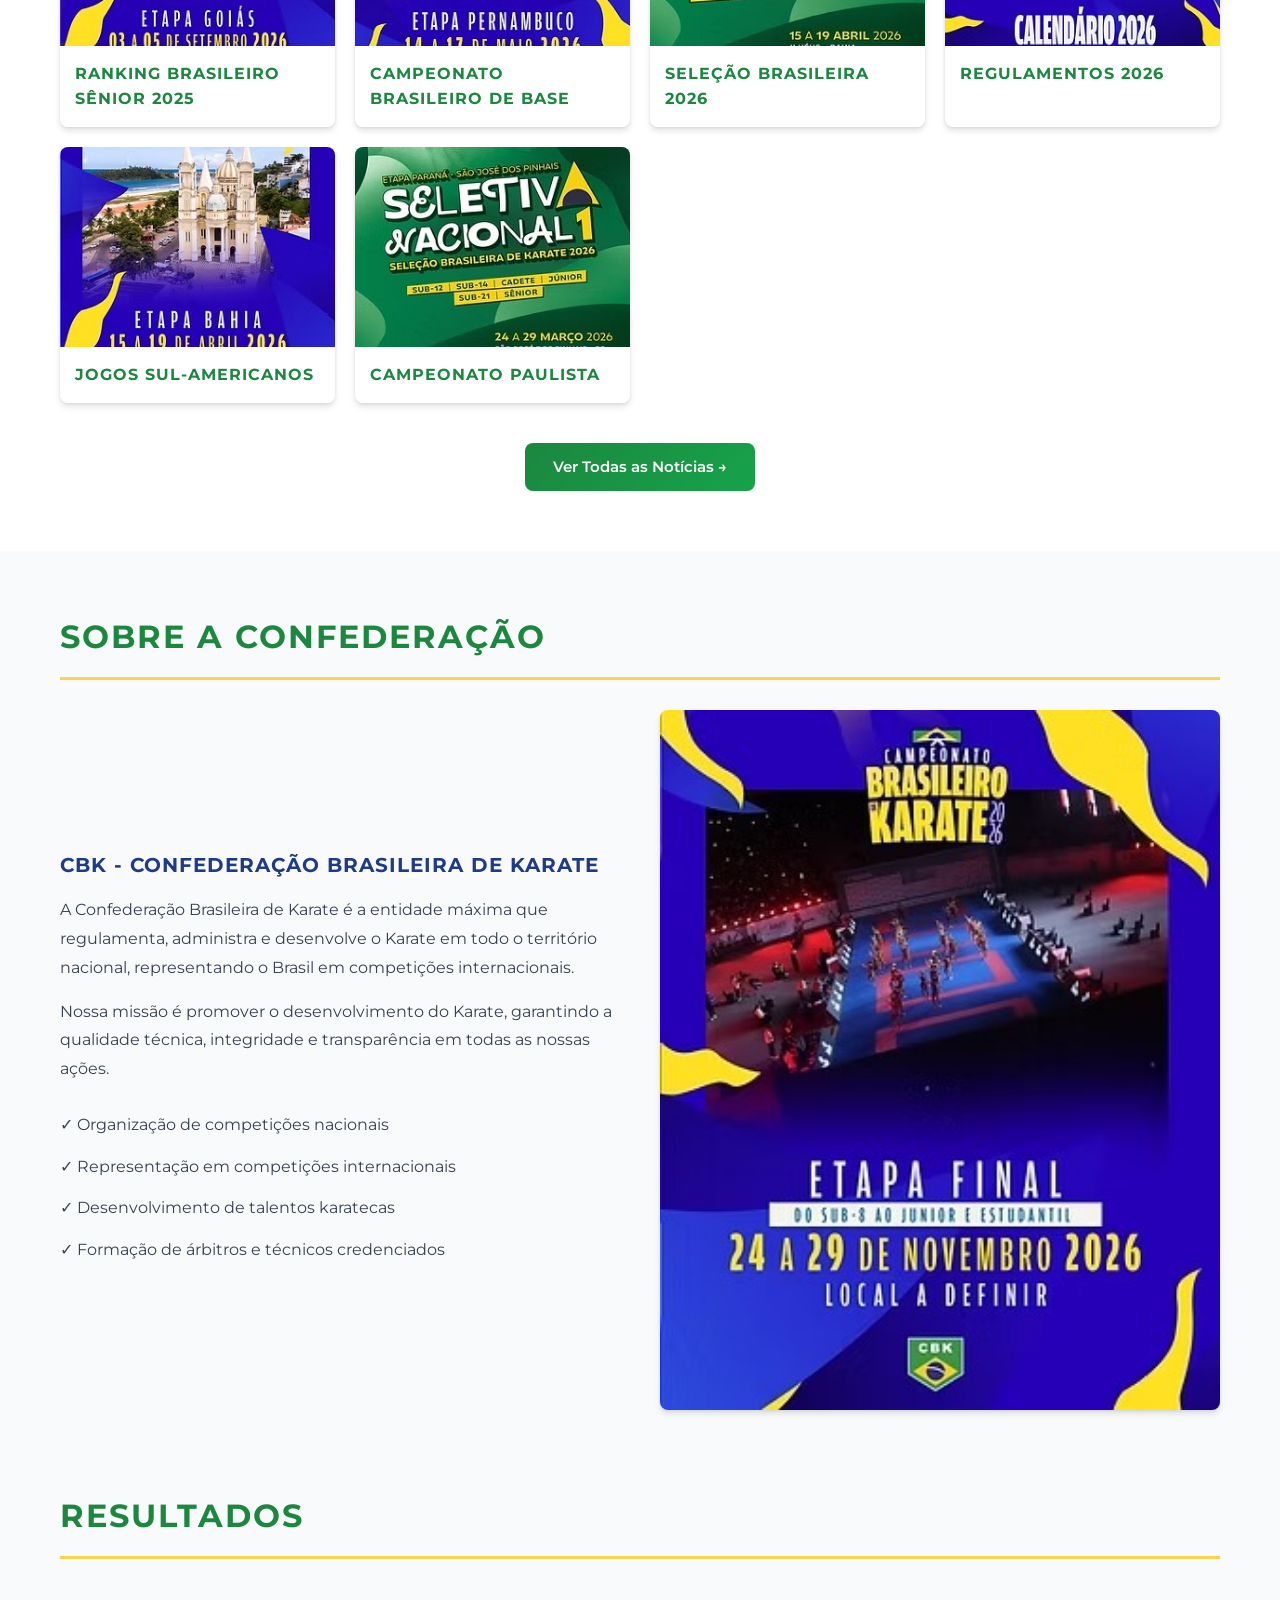
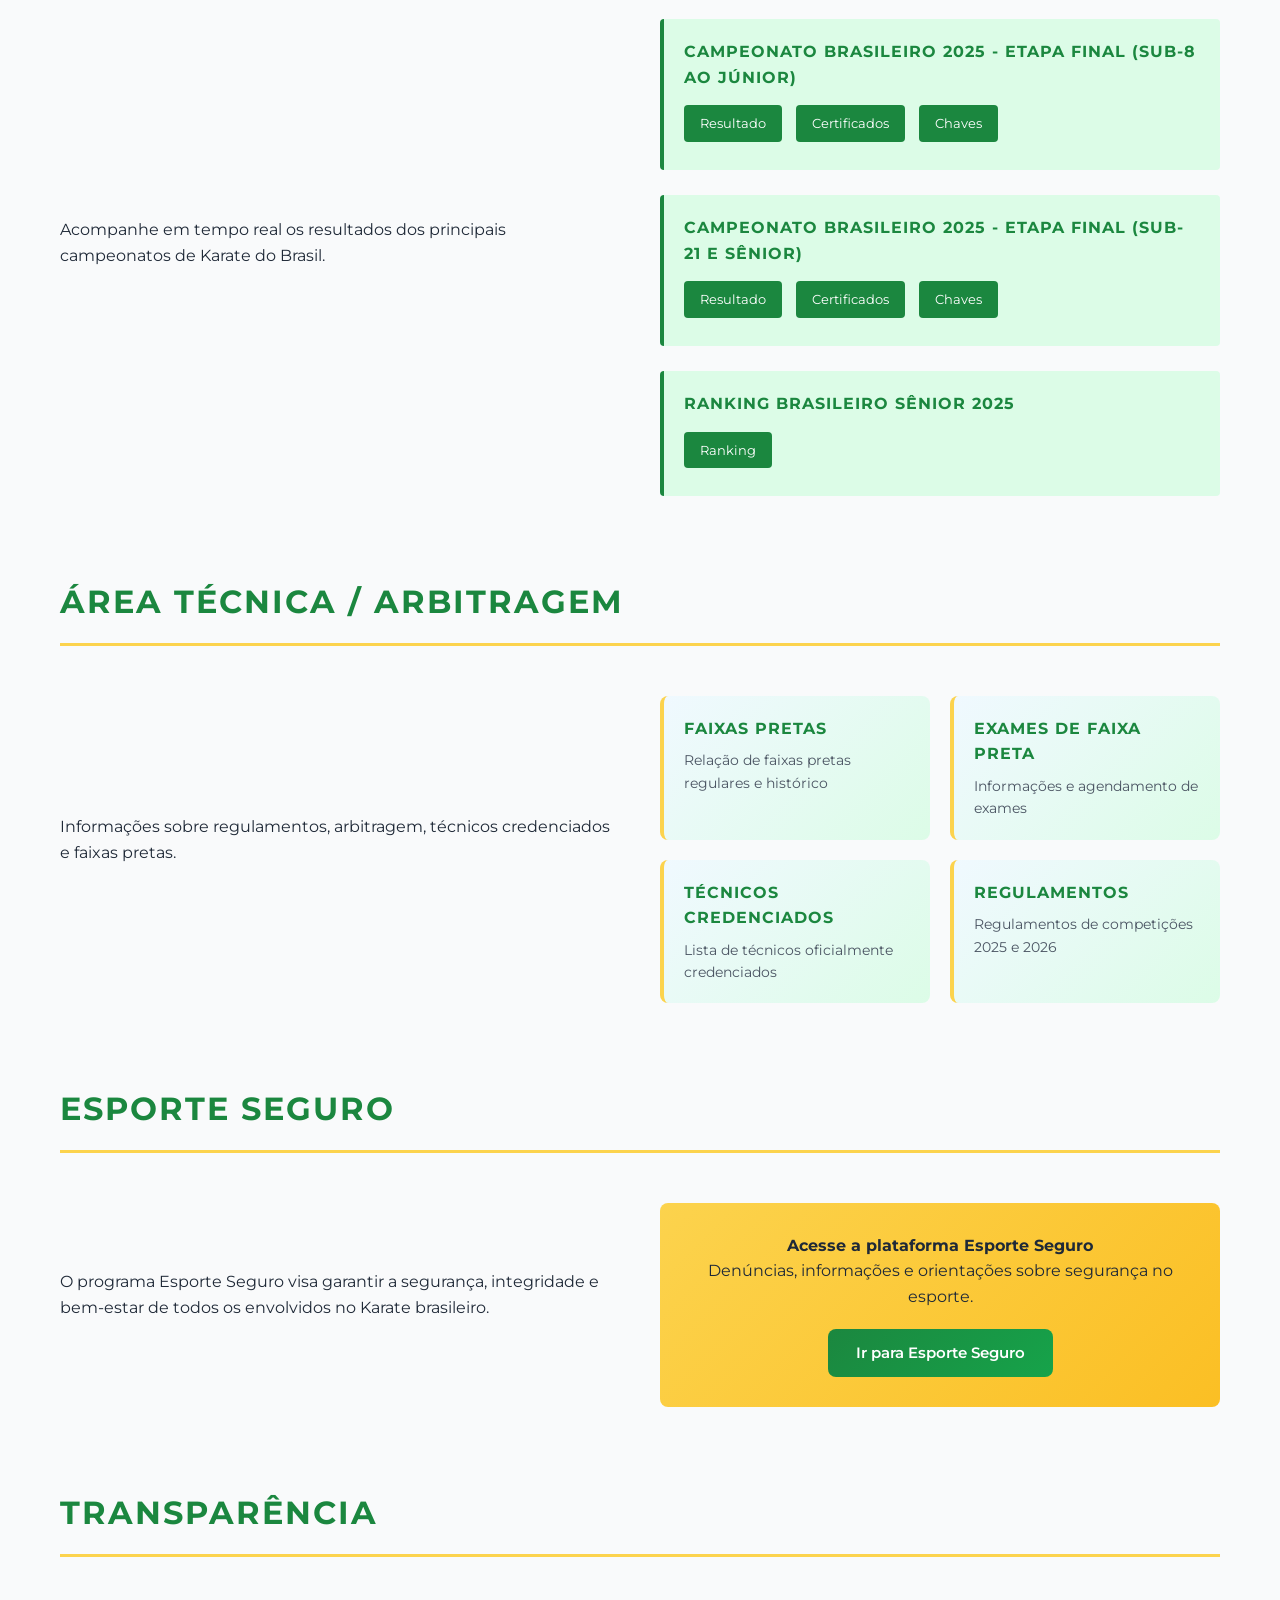
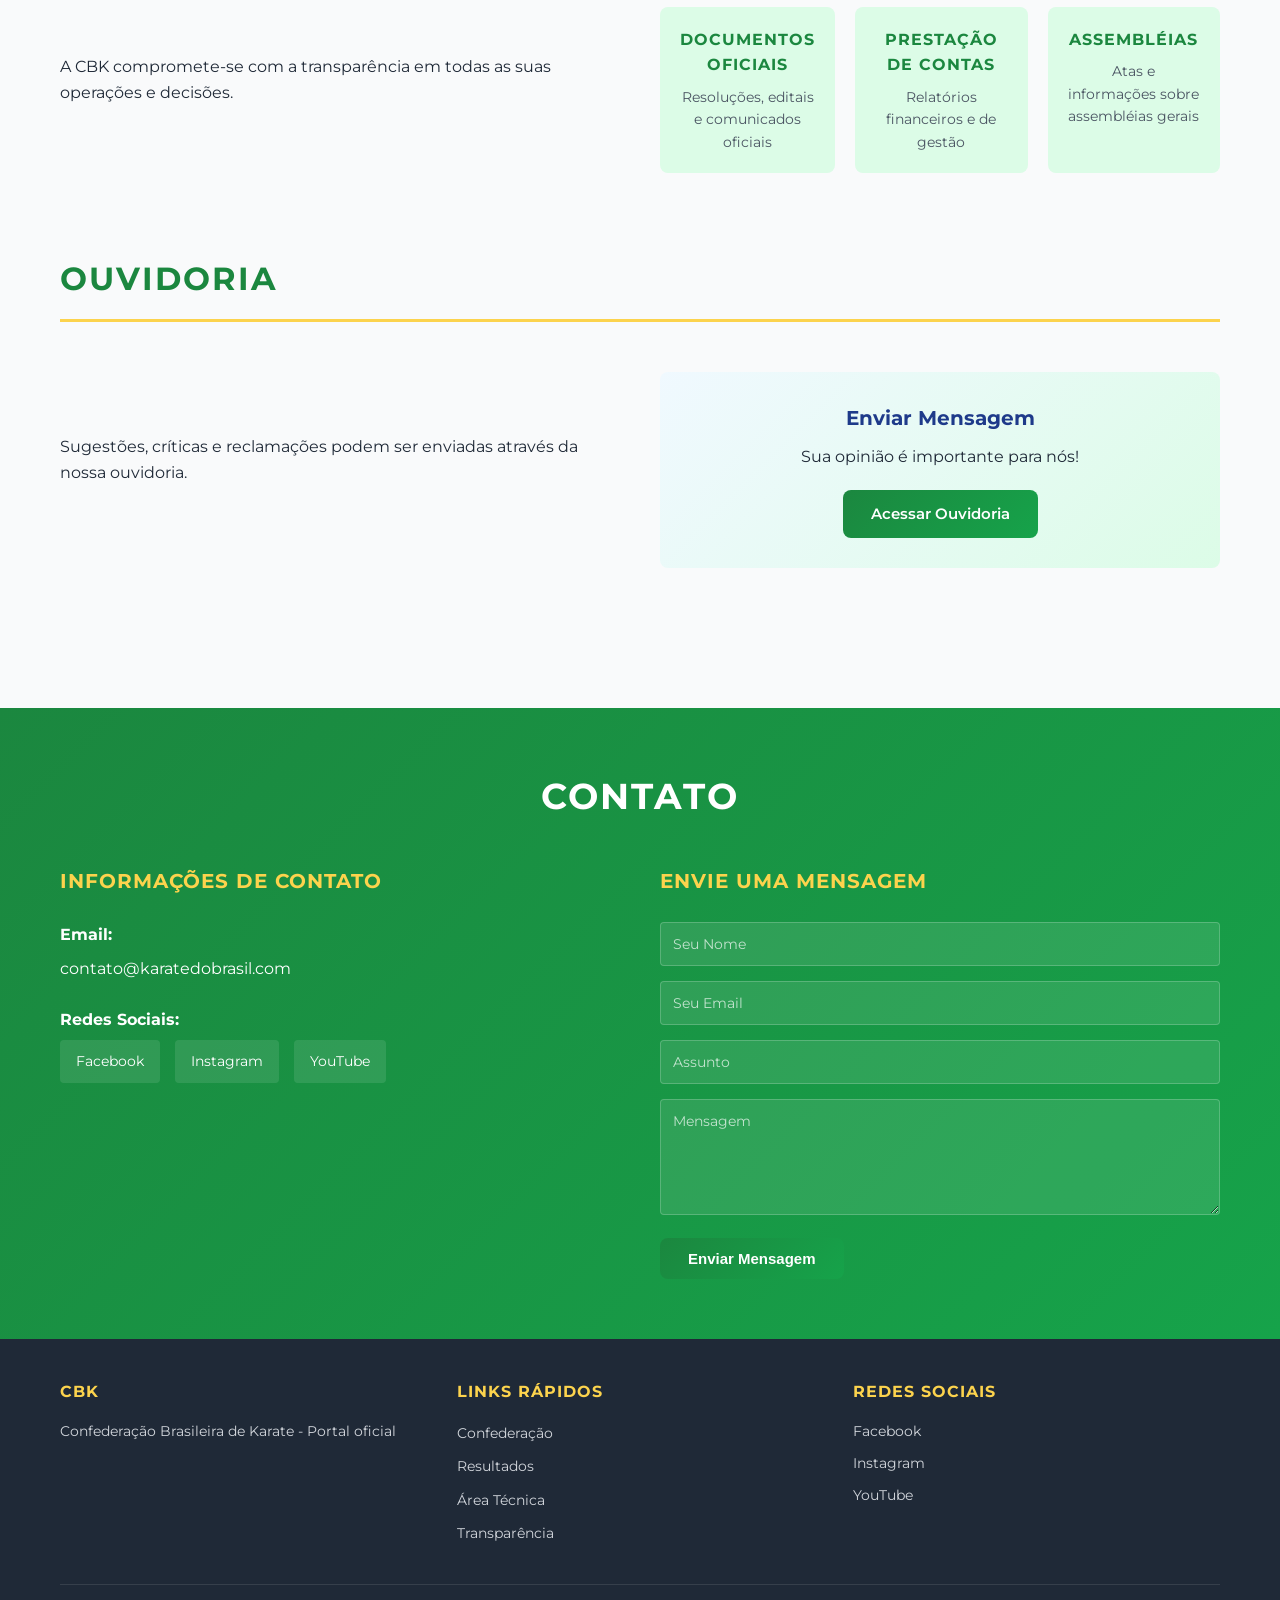
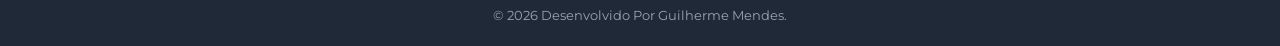
==== commit 7198c493: "Limpeza" ====
--- a/index.html
+++ b/index.html
@@ -46,7 +46,7 @@
             <img src="img/bnnaer.png" alt="Banner CBK" class="banner-image">
             <div class="hero-content">
                 <h2>Bem-vindo à CBK</h2>
-                <p>A Confederação Brasileira de Karate - Portal oficial com notícias, resultados e informações sobre competições nacionais e internacionais</p>
+                <p>Confederação Brasileira de Karate - Redesign do site oficial da cbk com notícias, resultados e informações sobre competições nacionais e internacionais</p>
                 <a href="#noticias" class="btn btn-primary">Últimas Notícias</a>
             </div>
         </div>
--- a/styles.css
+++ b/styles.css
@@ -4,6 +4,49 @@
     margin: 0;
     padding: 0;
     box-sizing: border-box;
+}
+
+
+.skip-link {
+    position: absolute;
+    left: -9999px;
+    top: auto;
+    width: 1px;
+    height: 1px;
+    overflow: hidden;
+    z-index: -1;
+}
+.skip-link:focus {
+    position: fixed;
+    left: 20px;
+    top: 20px;
+    width: auto;
+    height: auto;
+    padding: 10px 14px;
+    background: var(--primary-green);
+    color: var(--white);
+    border-radius: 6px;
+    z-index: 9999;
+    text-decoration: none;
+}
+
+.sr-only {
+    position: absolute !important;
+    width: 1px;
+    height: 1px;
+    padding: 0;
+    margin: -1px;
+    overflow: hidden;
+    clip: rect(0, 0, 0, 0);
+    white-space: nowrap;
+    border: 0;
+}
+
+/* Ensure images are responsive by default */
+img {
+    display: block;
+    max-width: 100%;
+    height: auto;
 }
 
 :root {
@@ -56,17 +99,19 @@
     box-shadow: 0 2px 10px rgba(0, 0, 0, 0.08);
 }
 
-.header {
-    width: 100%;
-    margin: 0;
-    padding: 0;
-}
-
 .banner {
     width: 100%;
-    height: 700px;
+    min-height: 60vh;
+    height: auto;
     overflow: hidden;
     position: relative;
+}
+.banner-image {
+    width: 100%;
+    height: 100%;
+    min-height: 60vh;
+    object-fit: cover;
+    display: block;
 }
 
 .banner-image {
@@ -87,7 +132,7 @@
     align-items: center;
     justify-content: space-between;
     gap: 15px;
-    padding: 8px 0;
+    padding: 12px 0;
 }
 
 .logo-area {
@@ -189,14 +234,22 @@
     text-align: center;
 }
 
+.banner .hero-content .hero-inner {
+    max-width: 1100px;
+    width: 100%;
+    margin: 0 auto;
+    padding: 40px 10px;
+}
+
 .banner .hero-content h2 {
     font-family: 'Montserrat', sans-serif;
-    font-size: 54px;
-    font-weight: 700;
-    text-transform: uppercase;
-    letter-spacing: 4px;
-    margin-bottom: 20px;
+    font-size: 48px;
+    font-weight: 700;
+    text-transform: uppercase;
+    letter-spacing: 3px;
+    margin-bottom: 18px;
     color: var(--white);
+    text-shadow: 0 6px 18px rgba(0,0,0,0.45);
 }
 
 .banner .hero-content p {
@@ -239,6 +292,15 @@
     cursor: pointer;
     transition: var(--transition);
     font-size: 15px;
+}
+
+/* Visible focus outline for keyboard users */
+.nav-link:focus-visible,
+.btn:focus-visible,
+.social-icon:focus-visible,
+.download-btn:focus-visible {
+    outline: 3px solid var(--primary-yellow);
+    outline-offset: 3px;
 }
 
 .btn-primary {
@@ -807,7 +869,7 @@
 
 @media (max-width: 768px) {
     .banner {
-        height: 400px;
+        min-height: 40vh;
     }
 
     .menu-toggle {
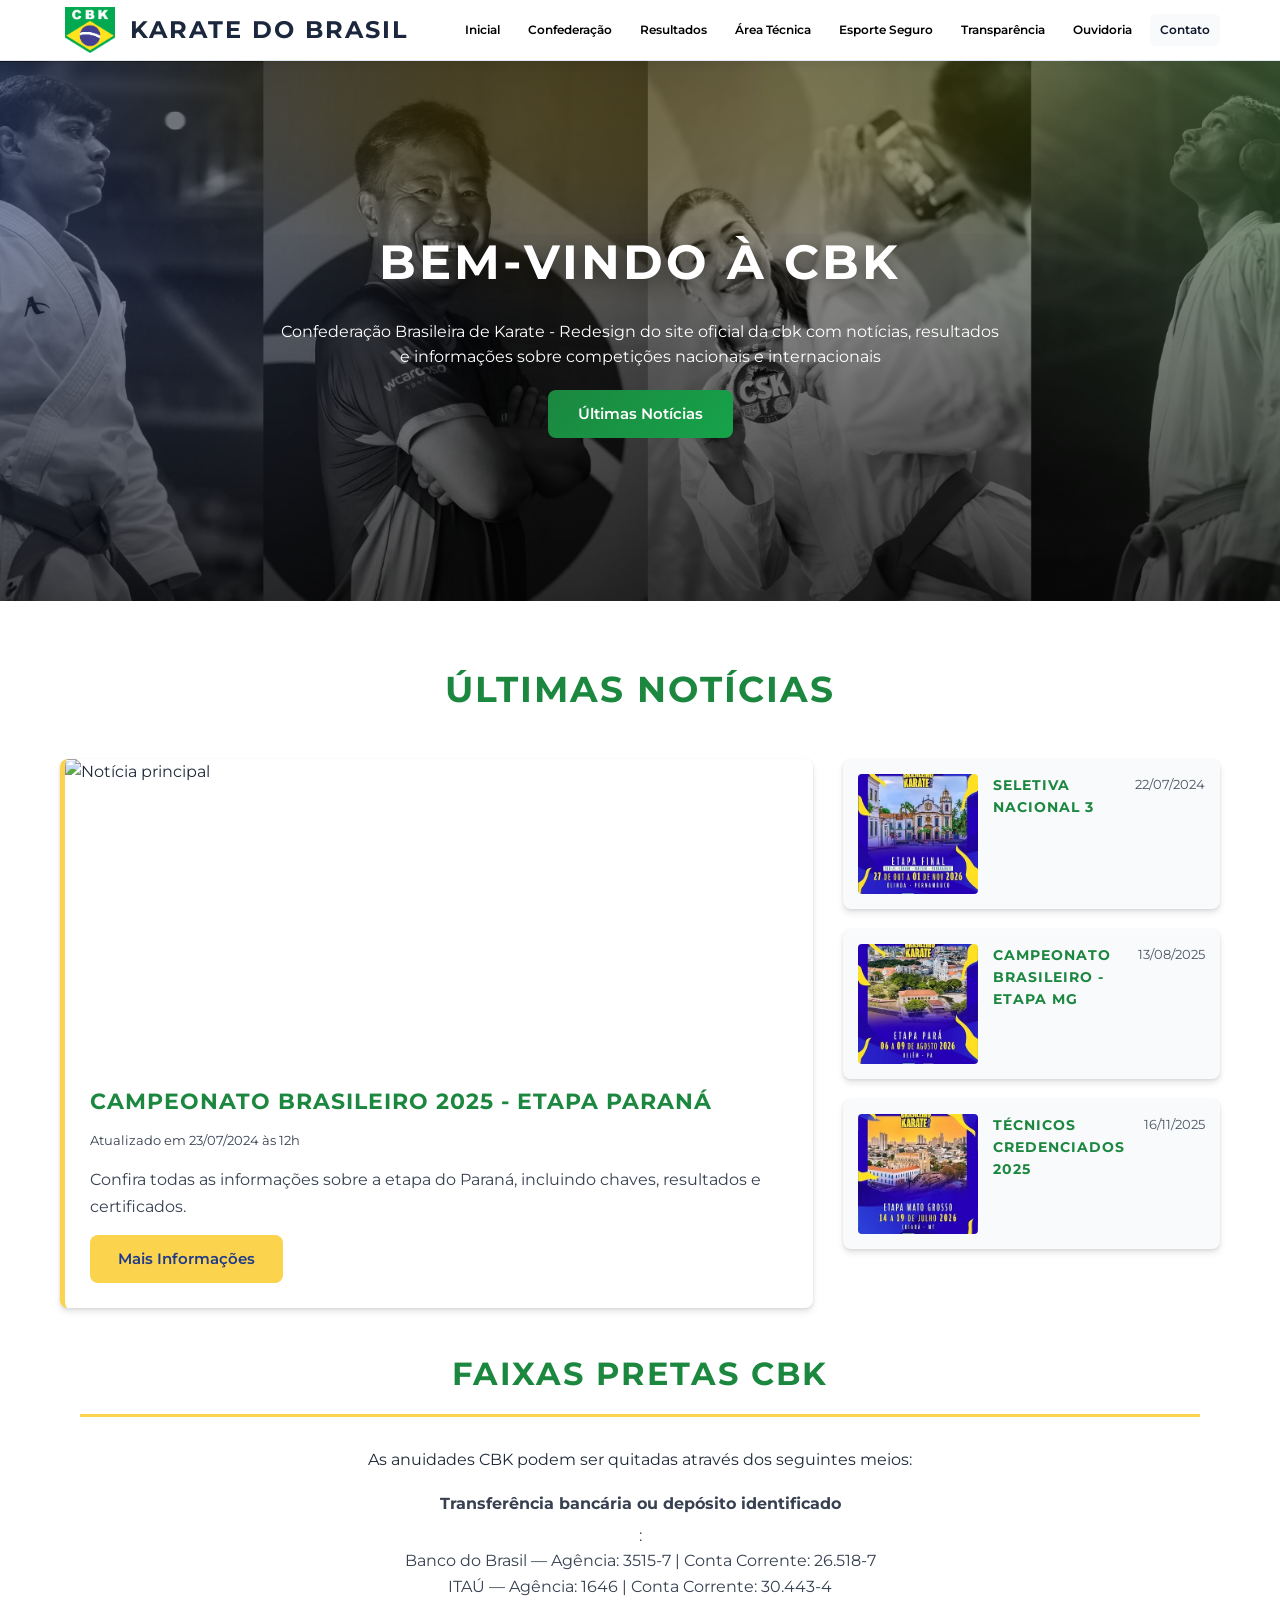
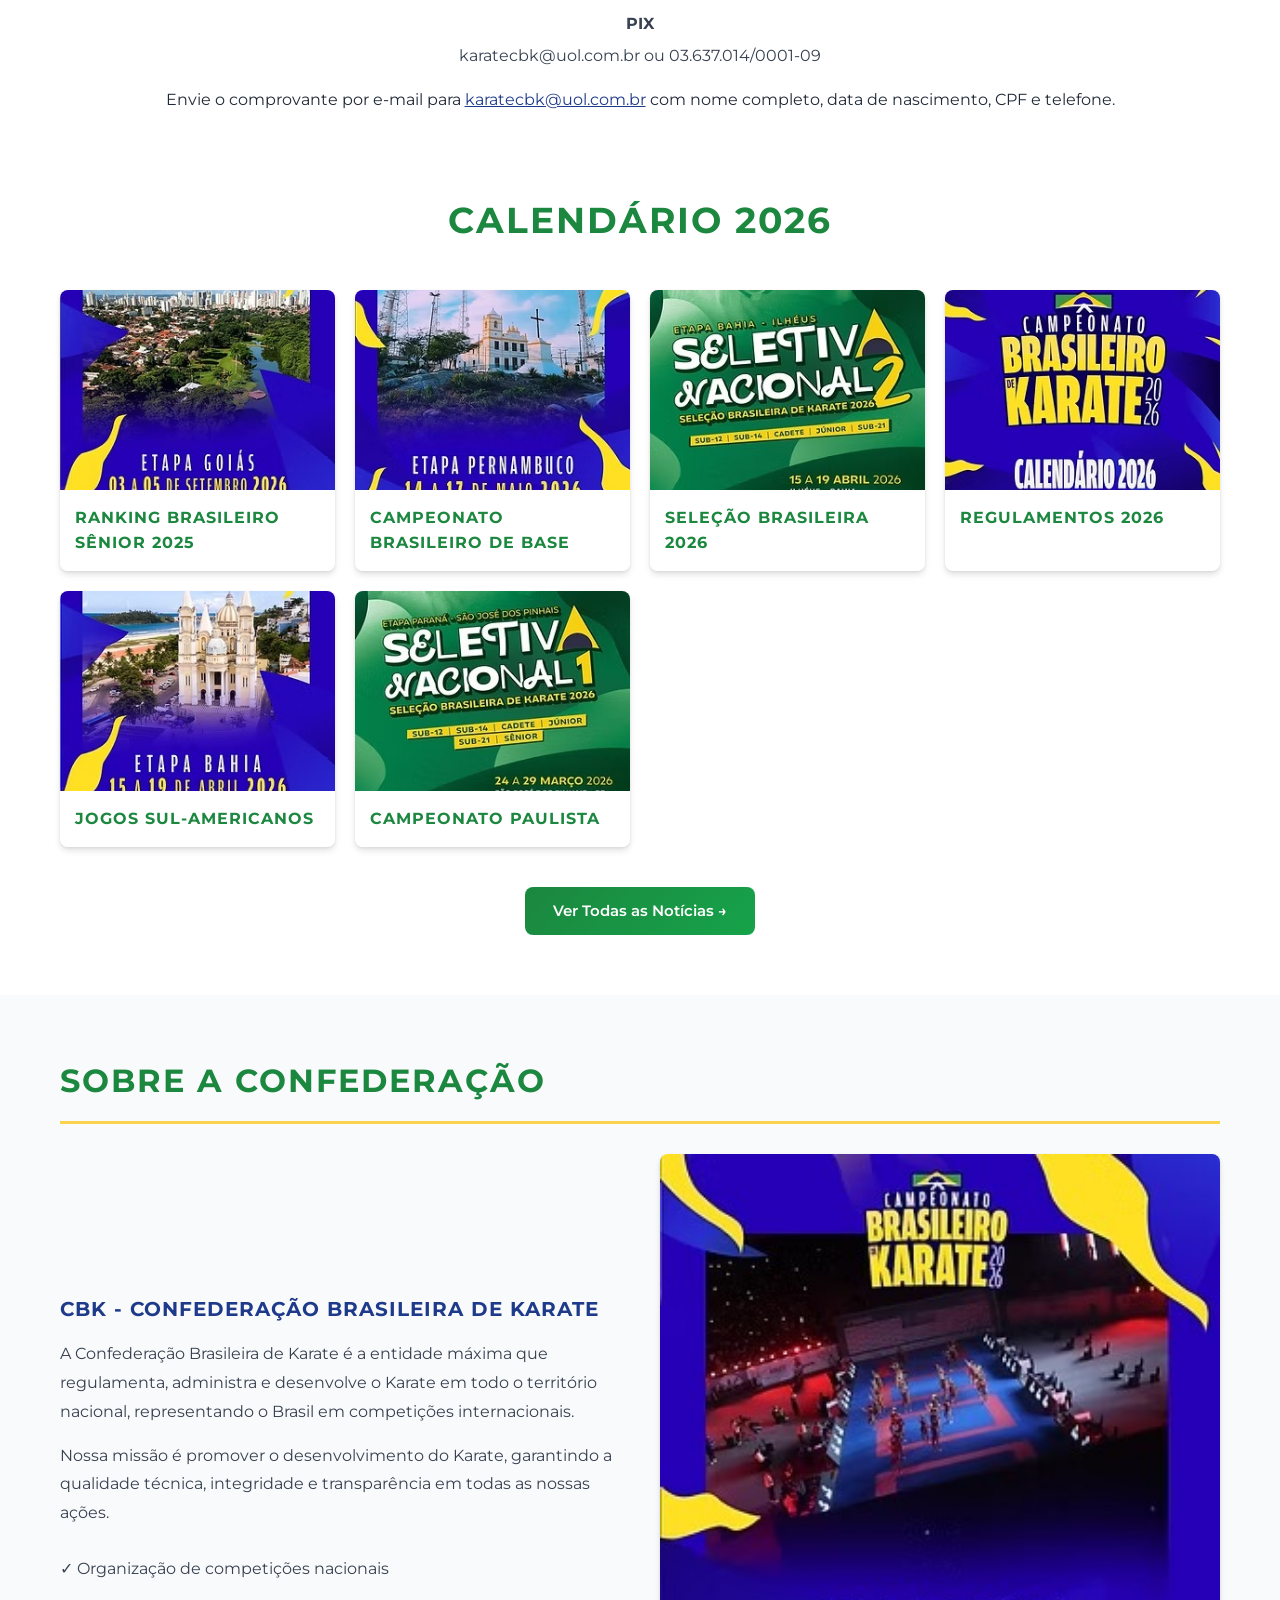
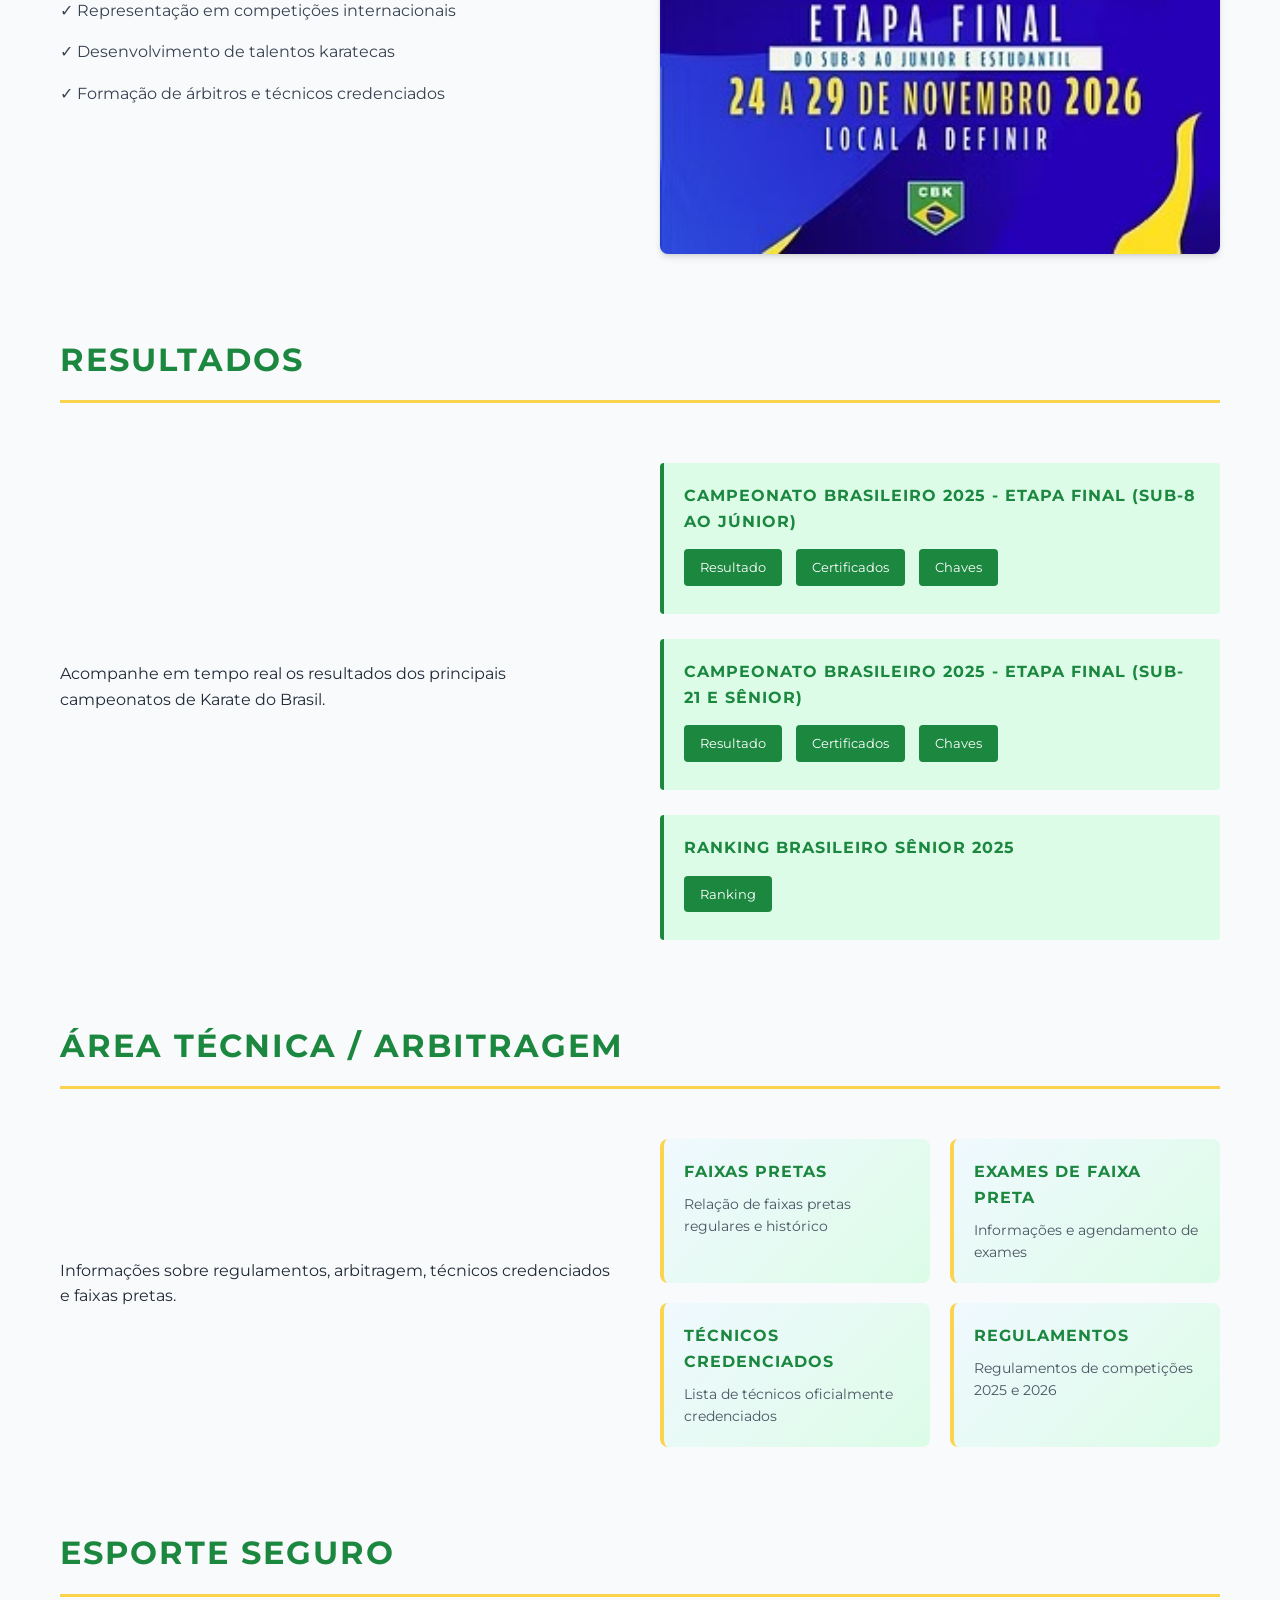
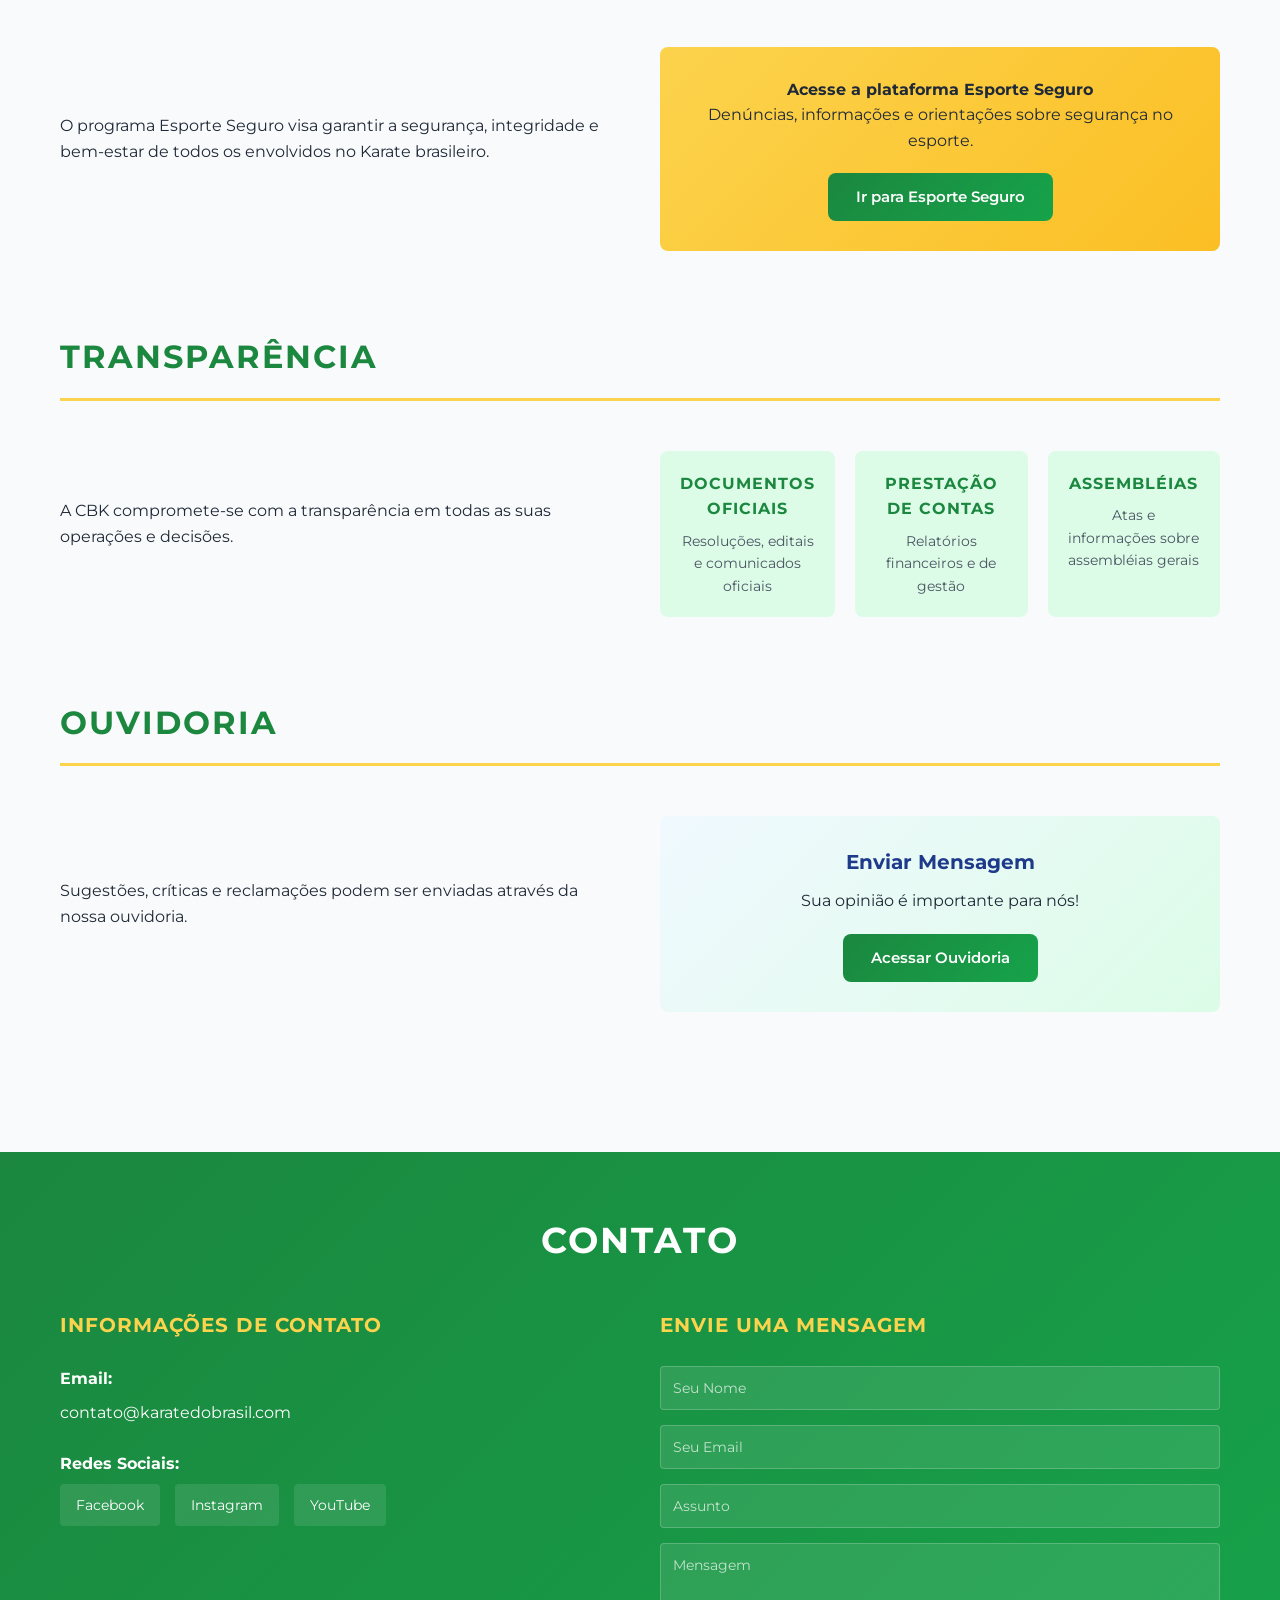
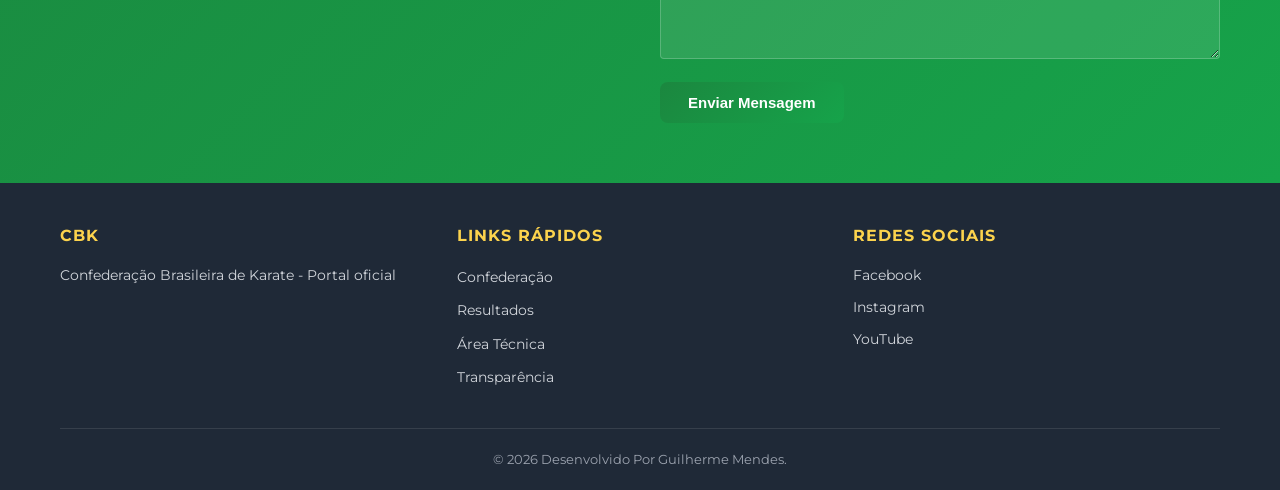
==== commit a5d71a8f: "Adição de Section Anuidade" ====
--- a/index.html
+++ b/index.html
@@ -95,6 +95,23 @@
                 </div>
             </div>
 
+            <!-- Seção informativa: Faixas Pretas CBK -->
+            <section class="faixas-pretas info-section" id="faixas-pretas">
+                <div class="container">
+                    <h2 class="section-title">Faixas Pretas CBK</h2>
+                    <div class="info-content">
+                        <p>As anuidades CBK podem ser quitadas através dos seguintes meios:</p>
+                        <ul class="info-list">
+                            <li><strong>Transferência bancária ou depósito identificado</strong>:
+                                <br>Banco do Brasil — Agência: 3515-7 | Conta Corrente: 26.518-7
+                                <br>ITAÚ — Agência: 1646 | Conta Corrente: 30.443-4
+                            </li>
+                            <li><strong>PIX</strong>karatecbk@uol.com.br ou 03.637.014/0001-09</li>
+                        </ul>
+                        <p>Envie o comprovante por e-mail para <a href="mailto:karatecbk@uol.com.br">karatecbk@uol.com.br</a> com nome completo, data de nascimento, CPF e telefone.</p>
+                    </div>
+                </div>
+            </section>
 
             <h2 class="section-title">Calendário 2026</h2>
             <div class="calendario-grid">
--- a/styles.css
+++ b/styles.css
@@ -556,6 +556,37 @@
     color: var(--gray-700);
 }
 
+/* Centraliza conteúdo da seção Faixas Pretas CBK */
+.faixas-pretas .info-content {
+    display: flex;
+    flex-direction: column;
+    align-items: center;
+    text-align: center;
+    gap: 12px;
+}
+
+.faixas-pretas .info-list {
+    list-style: none;
+    padding: 0;
+    margin: 0;
+}
+
+.faixas-pretas .info-list li {
+    padding: 6px 0;
+    color: var(--gray-700);
+    max-width: 820px;
+}
+
+.faixas-pretas .info-list li strong {
+    display: block;
+    margin-bottom: 6px;
+}
+
+.faixas-pretas .info-content a {
+    color: var(--primary-blue);
+    text-decoration: underline;
+}
+
 .info-image img {
     width: 100%;
     border-radius: var(--border-radius);
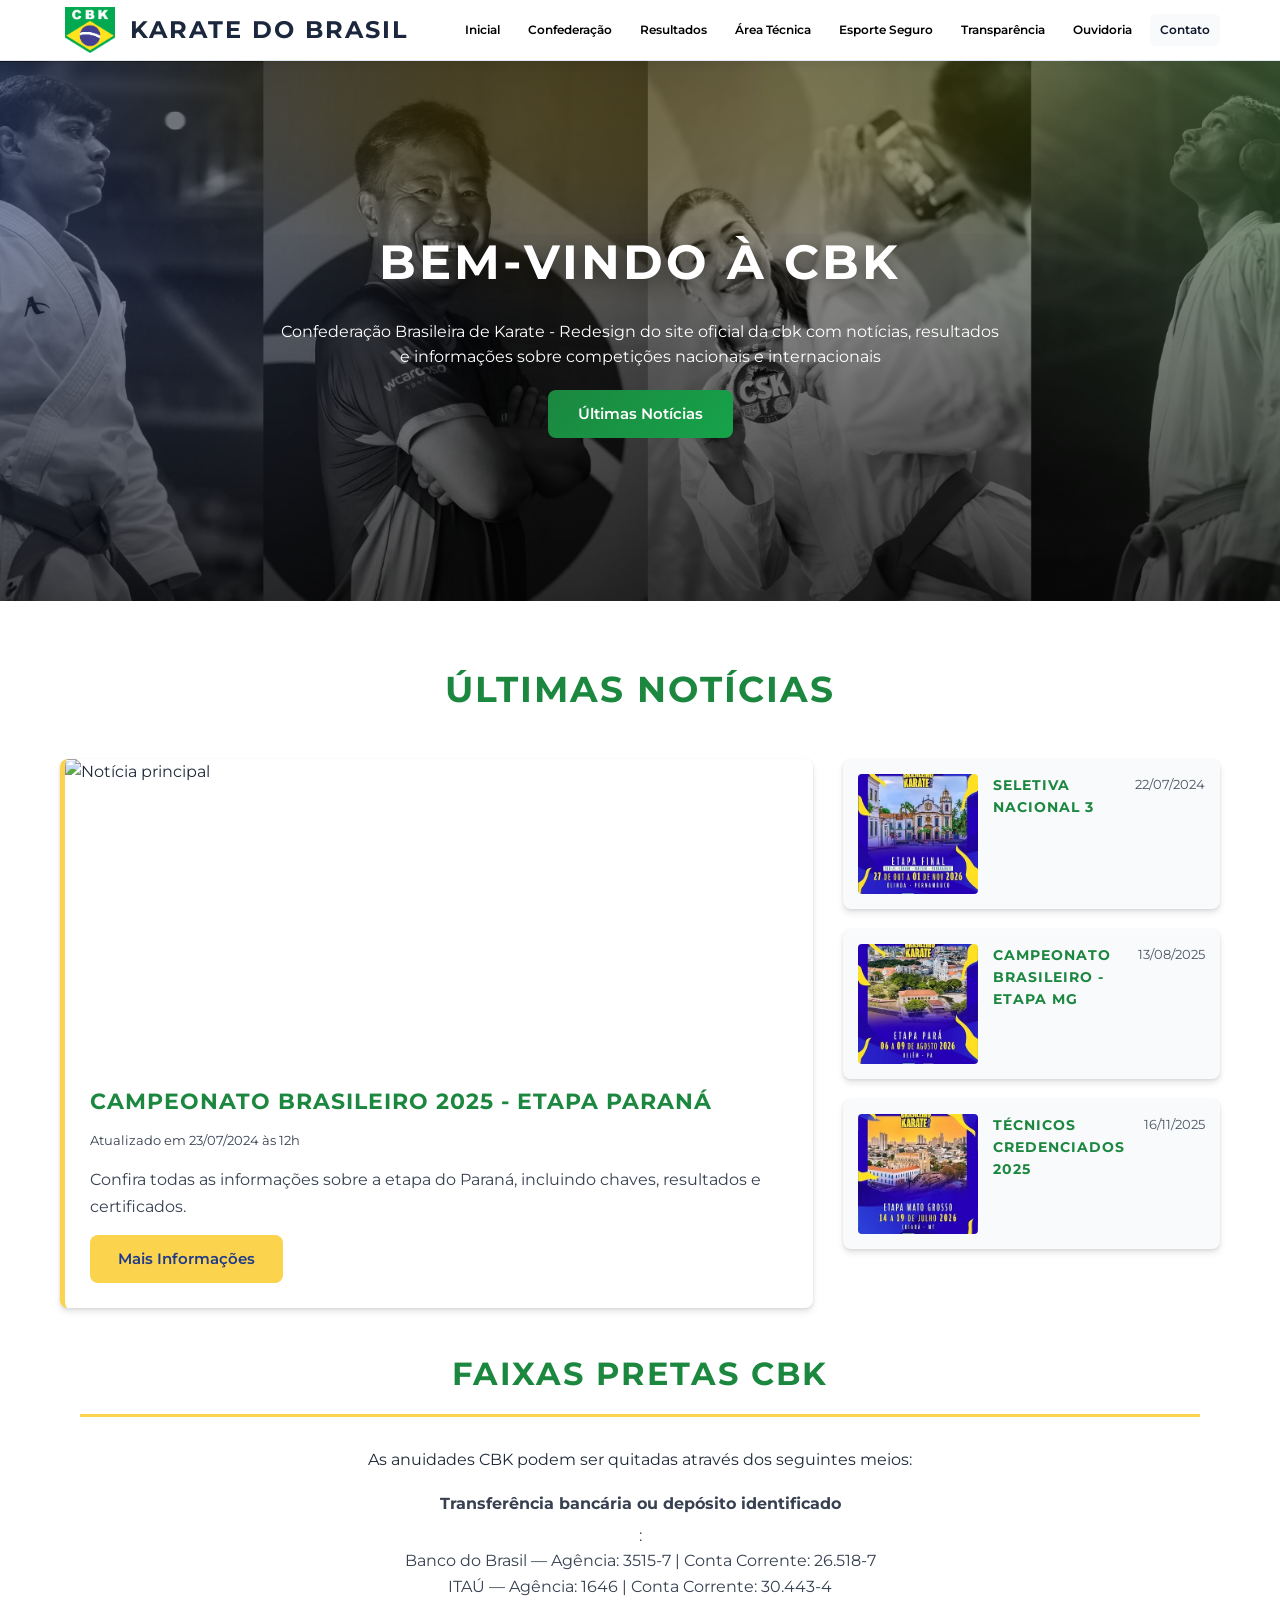
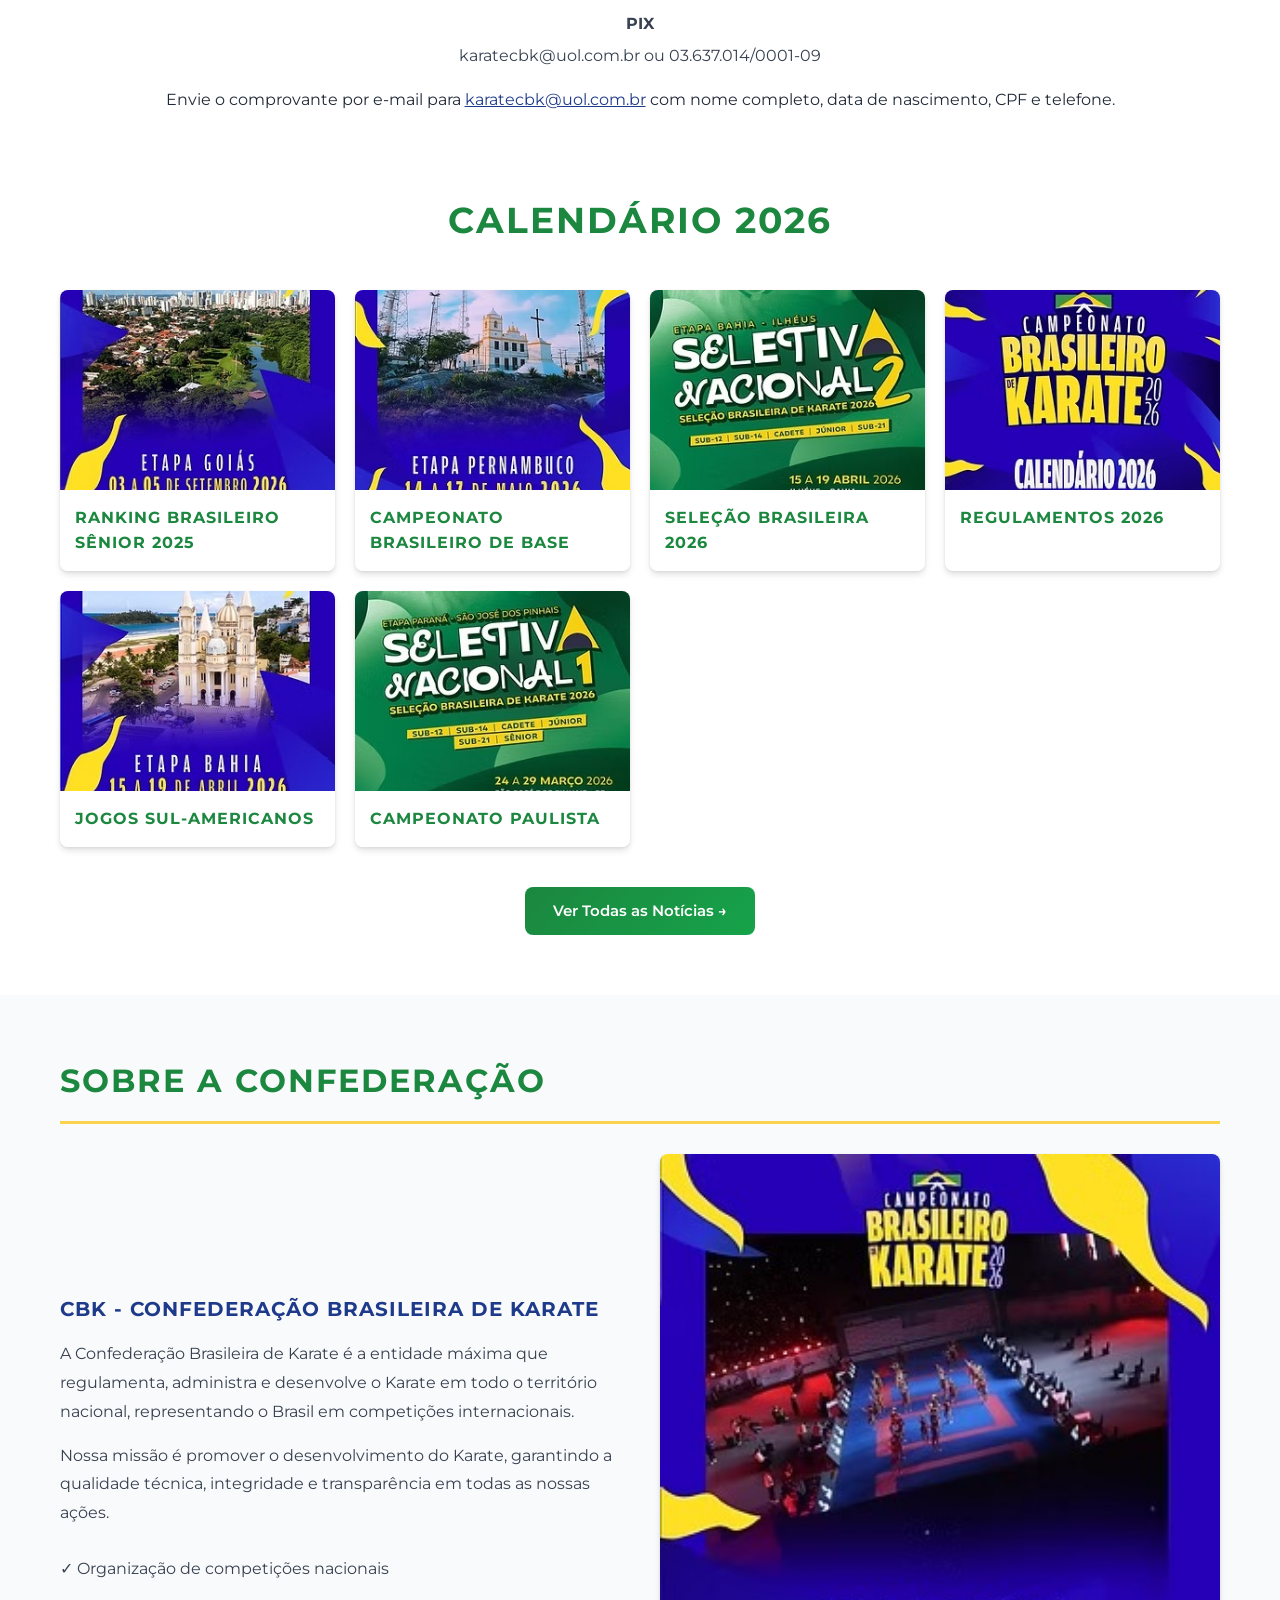
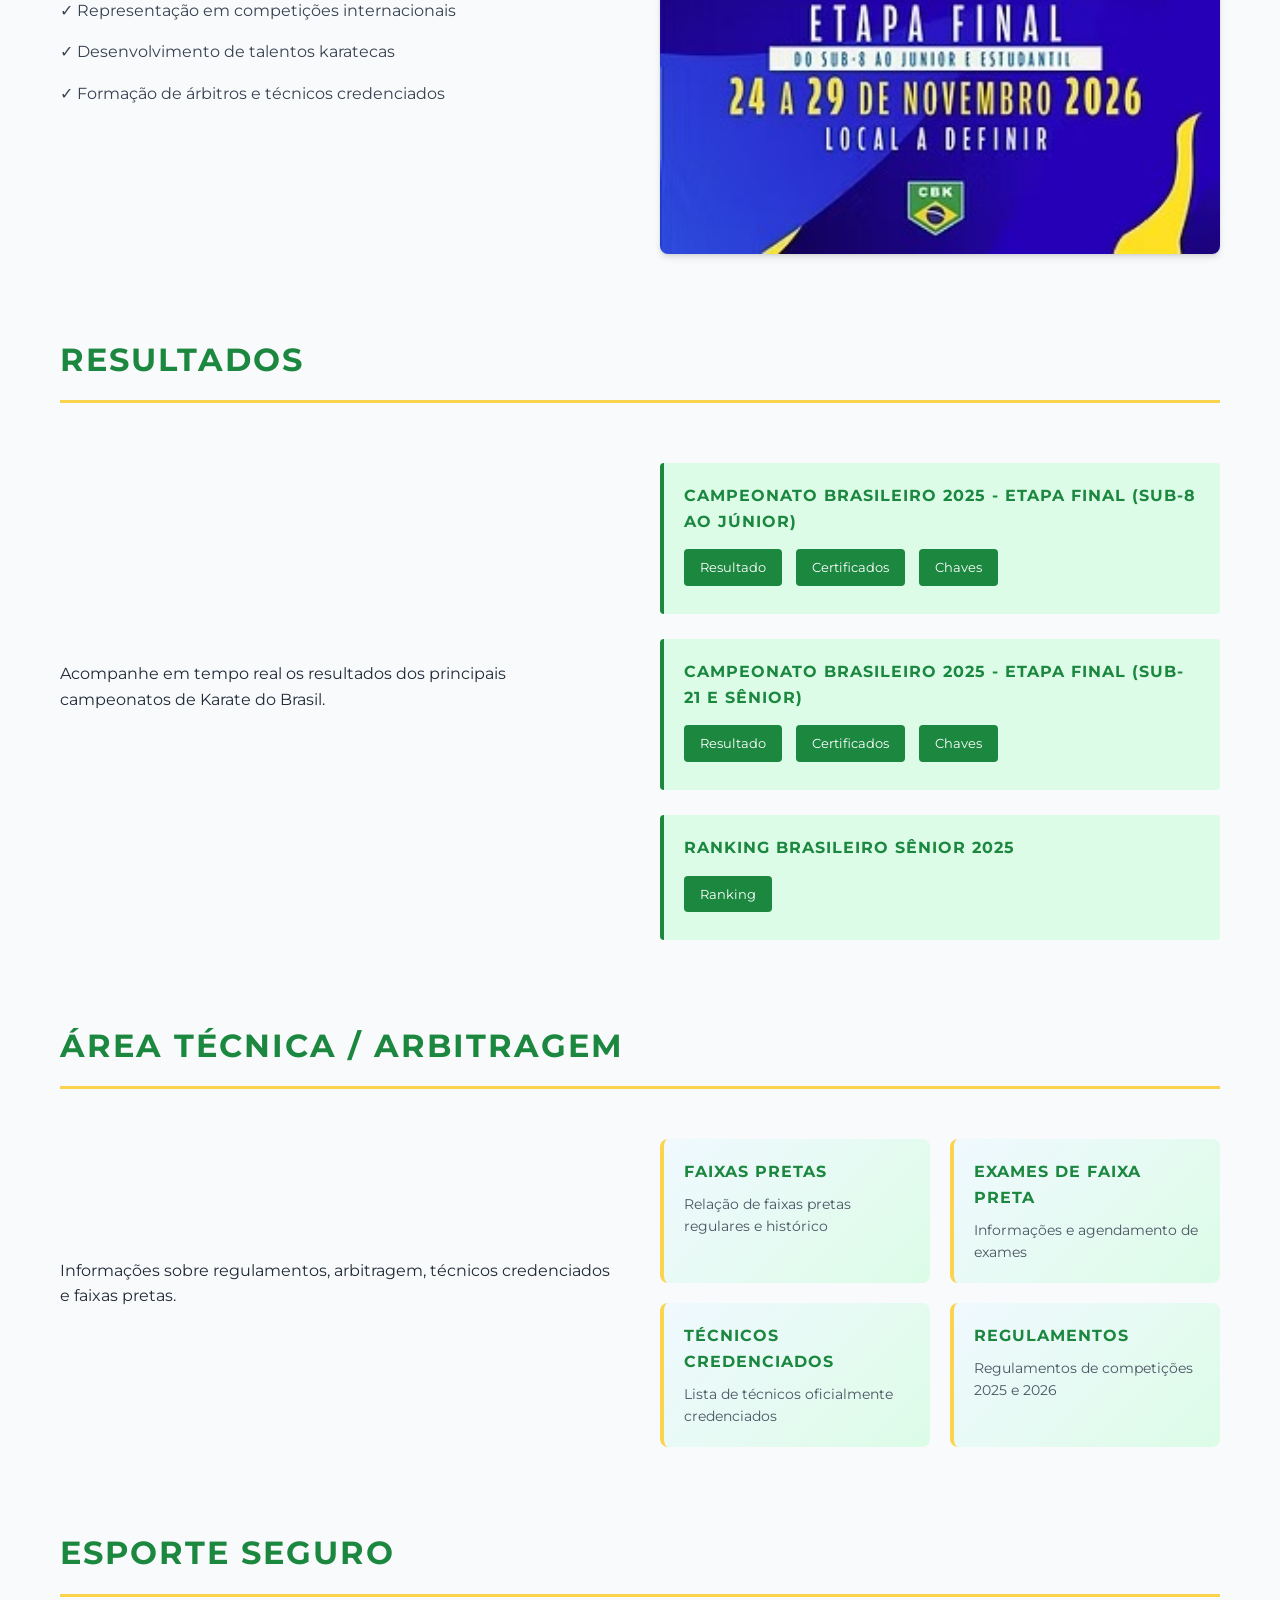
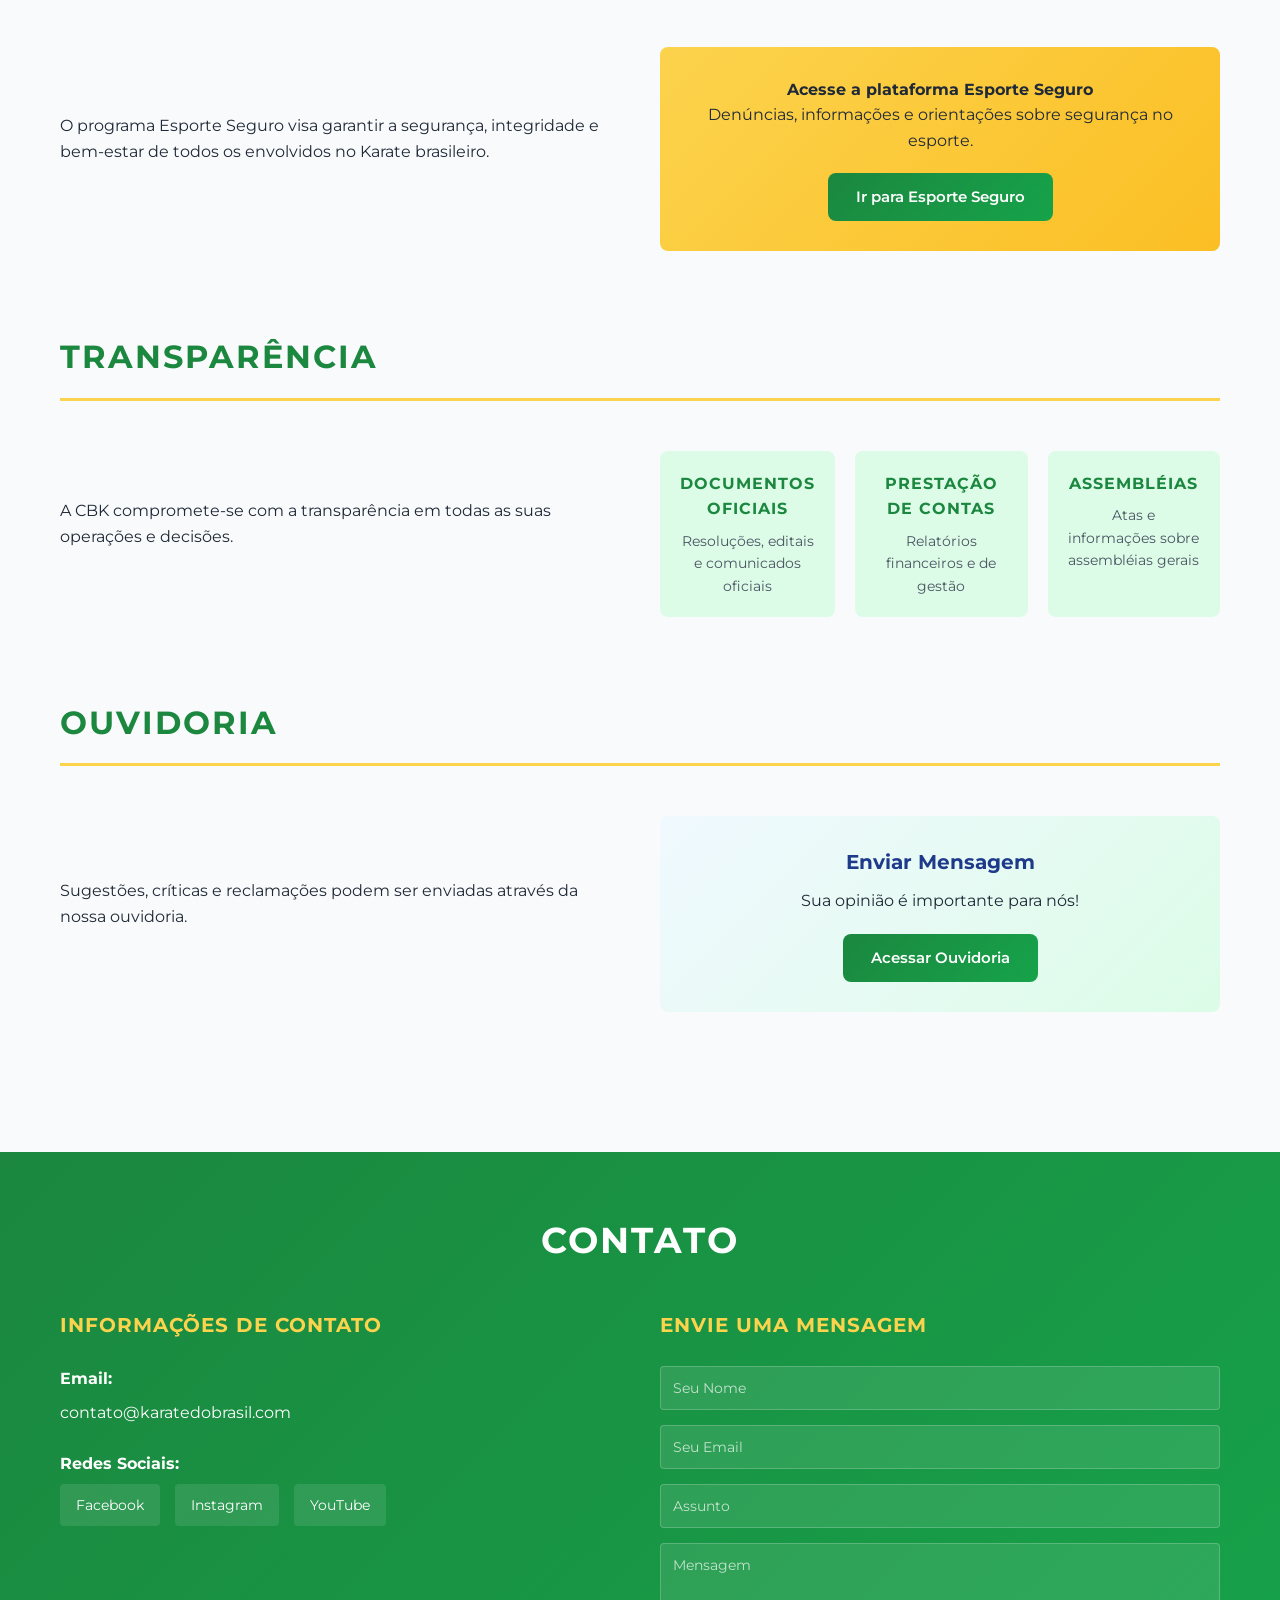
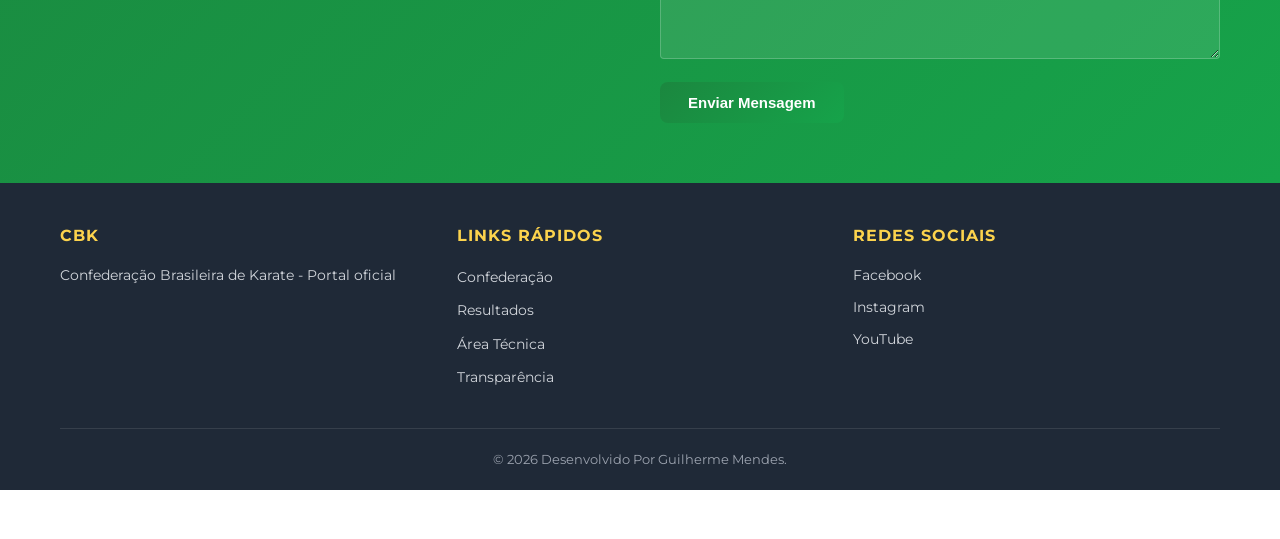
==== commit 4871b225: "Criação de Cards de Notícia" ====
--- a/index.html
+++ b/index.html
@@ -56,7 +56,7 @@
         <div class="container">
             <h2 class="section-title">Últimas Notícias</h2>
             <div class="noticias-grid">
-                <article class="noticia-card noticia-grande">
+                <article class="noticia-card noticia-grande" tabindex="0" role="button" aria-haspopup="dialog" data-id="news-1">
                     <div class="noticia-image">
                         <img src="img/c1.jpg" alt="Notícia principal">
                     </div>
@@ -66,31 +66,59 @@
                         <p>Confira todas as informações sobre a etapa do Paraná, incluindo chaves, resultados e certificados.</p>
                         <a href="#" class="btn btn-secondary">Mais Informações</a>
                     </div>
+                    <div class="noticia-details" hidden>
+                        <h3>Campeonato Brasileiro 2025 - Etapa Paraná</h3>
+                        <p class="noticia-data">Atualizado em 23/07/2024 às 12h</p>
+                        <img src="img/c1.jpg" alt="Campeonato Brasileiro 2025 - Etapa Paraná">
+                        <p>Confira todas as informações sobre a etapa do Paraná, incluindo chaves, resultados e certificados.</p>
+                        <a href="#" class="btn btn-secondary">Mais Informações</a>
+                    </div>
                 </article>
 
                 <div class="noticias-sidebar">
-                    <article class="noticia-card noticia-pequena">
+                    <article class="noticia-card noticia-pequena" tabindex="0" role="button" aria-haspopup="dialog" data-id="news-2">
                         <div class="noticia-image">
                             <img src="img/c2.jpg" alt="Notícia">
                         </div>
                         <h4>Seletiva Nacional 3</h4>
                         <p class="noticia-data">22/07/2024</p>
+                        <div class="noticia-details" hidden>
+                            <h3>Seletiva Nacional 3</h3>
+                            <p class="noticia-data">22/07/2024</p>
+                            <img src="img/c2.jpg" alt="Seletiva Nacional 3">
+                            <p>Resumo da Seletiva Nacional 3 com informações sobre local, categorias e inscrições.</p>
+                            <a href="#" class="btn btn-secondary">Mais Informações</a>
+                        </div>
                     </article>
 
-                    <article class="noticia-card noticia-pequena">
+                    <article class="noticia-card noticia-pequena" tabindex="0" role="button" aria-haspopup="dialog" data-id="news-3">
                         <div class="noticia-image">
                             <img src="img/c3.jpg" alt="Notícia">
                         </div>
                         <h4>Campeonato Brasileiro - Etapa MG</h4>
                         <p class="noticia-data">13/08/2025</p>
+                        <div class="noticia-details" hidden>
+                            <h3>Campeonato Brasileiro - Etapa MG</h3>
+                            <p class="noticia-data">13/08/2025</p>
+                            <img src="img/c3.jpg" alt="Campeonato Brasileiro - Etapa MG">
+                            <p>Informações sobre a etapa em Minas Gerais, incluindo chaves e resultados prévios.</p>
+                            <a href="#" class="btn btn-secondary">Mais Informações</a>
+                        </div>
                     </article>
 
-                    <article class="noticia-card noticia-pequena">
+                    <article class="noticia-card noticia-pequena" tabindex="0" role="button" aria-haspopup="dialog" data-id="news-4">
                         <div class="noticia-image">
                             <img src="img/c4.jpg" alt="Notícia">
                         </div>
                         <h4>Técnicos Credenciados 2025</h4>
                         <p class="noticia-data">16/11/2025</p>
+                        <div class="noticia-details" hidden>
+                            <h3>Técnicos Credenciados 2025</h3>
+                            <p class="noticia-data">16/11/2025</p>
+                            <img src="img/c4.jpg" alt="Técnicos Credenciados 2025">
+                            <p>Lista de técnicos credenciados para 2025 e informações sobre reciclagem e cursos.</p>
+                            <a href="#" class="btn btn-secondary">Mais Informações</a>
+                        </div>
                     </article>
                 </div>
             </div>
@@ -345,6 +373,7 @@
         </div>
     </footer>
 
+    <div id="newsBalloon" class="news-balloon" role="dialog" aria-hidden="true"></div>
     <script src="script.js"></script>
 </body>
 </html>
--- a/styles.css
+++ b/styles.css
@@ -798,6 +798,115 @@
     font-size: 14px;
 }
 
+/* --- Balão de notícia (tooltip/dialog) --- */
+.noticia-card[role="button"] {
+    cursor: pointer;
+}
+.noticia-card[role="button"]:focus {
+    outline: 3px solid rgba(252, 211, 77, 0.15);
+    outline-offset: 3px;
+}
+.noticia-details {
+    display: none; /* conteúdo utilizado pelo JS para preencher o balão */
+}
+
+.news-balloon {
+    position: absolute;
+    z-index: 3000;
+    max-width: 420px;
+    width: 90%;
+    background: var(--white);
+    border-radius: 12px;
+    box-shadow: 0 12px 30px rgba(14, 30, 37, 0.12);
+    padding: 16px;
+    transition: opacity 0.18s ease, transform 0.18s ease;
+    opacity: 0;
+    transform: translateY(6px);
+    pointer-events: none;
+    border: 1px solid rgba(0,0,0,0.06);
+}
+
+.news-balloon.show {
+    opacity: 1;
+    transform: translateY(0);
+    pointer-events: auto;
+}
+
+.news-balloon::after,
+.news-balloon.below::after {
+    content: "";
+    position: absolute;
+    left: 50%;
+    transform: translateX(-50%) rotate(45deg);
+    width: 14px;
+    height: 14px;
+    background: var(--white);
+    border-left: 1px solid rgba(0,0,0,0.06);
+    border-top: 1px solid rgba(0,0,0,0.06);
+    box-shadow: 0 6px 14px rgba(14, 30, 37, 0.08);
+}
+
+.news-balloon::after {
+    bottom: -7px;
+}
+
+.news-balloon.below::after {
+    top: -7px;
+    bottom: auto;
+}
+
+.news-balloon .news-balloon-body img {
+    width: 100%;
+    height: auto;
+    border-radius: 8px;
+    margin: 8px 0;
+    display: block;
+}
+
+.news-balloon .close-btn {
+    position: absolute;
+    top: 8px;
+    right: 8px;
+    background: transparent;
+    border: none;
+    font-size: 20px;
+    line-height: 1;
+    cursor: pointer;
+    color: var(--gray-700);
+    padding: 6px;
+    border-radius: 6px;
+}
+
+.news-balloon .close-btn:focus {
+    outline: 3px solid var(--primary-yellow);
+    outline-offset: 2px;
+}
+
+.news-balloon .news-balloon-body h3 {
+    margin: 0 0 8px;
+    font-size: 18px;
+    color: var(--primary-green);
+}
+
+.news-balloon .news-balloon-body .noticia-data {
+    margin-bottom: 8px;
+    color: var(--gray-600);
+    font-size: 13px;
+}
+
+.news-balloon .news-balloon-body p {
+    color: var(--gray-700);
+    line-height: 1.6;
+    margin-bottom: 10px;
+}
+
+@media (min-width: 700px) {
+    .news-balloon {
+        width: auto;
+        max-width: 420px;
+    }
+}
+
 .social-icon:hover {
     background: rgba(255, 255, 255, 0.2);
 }
